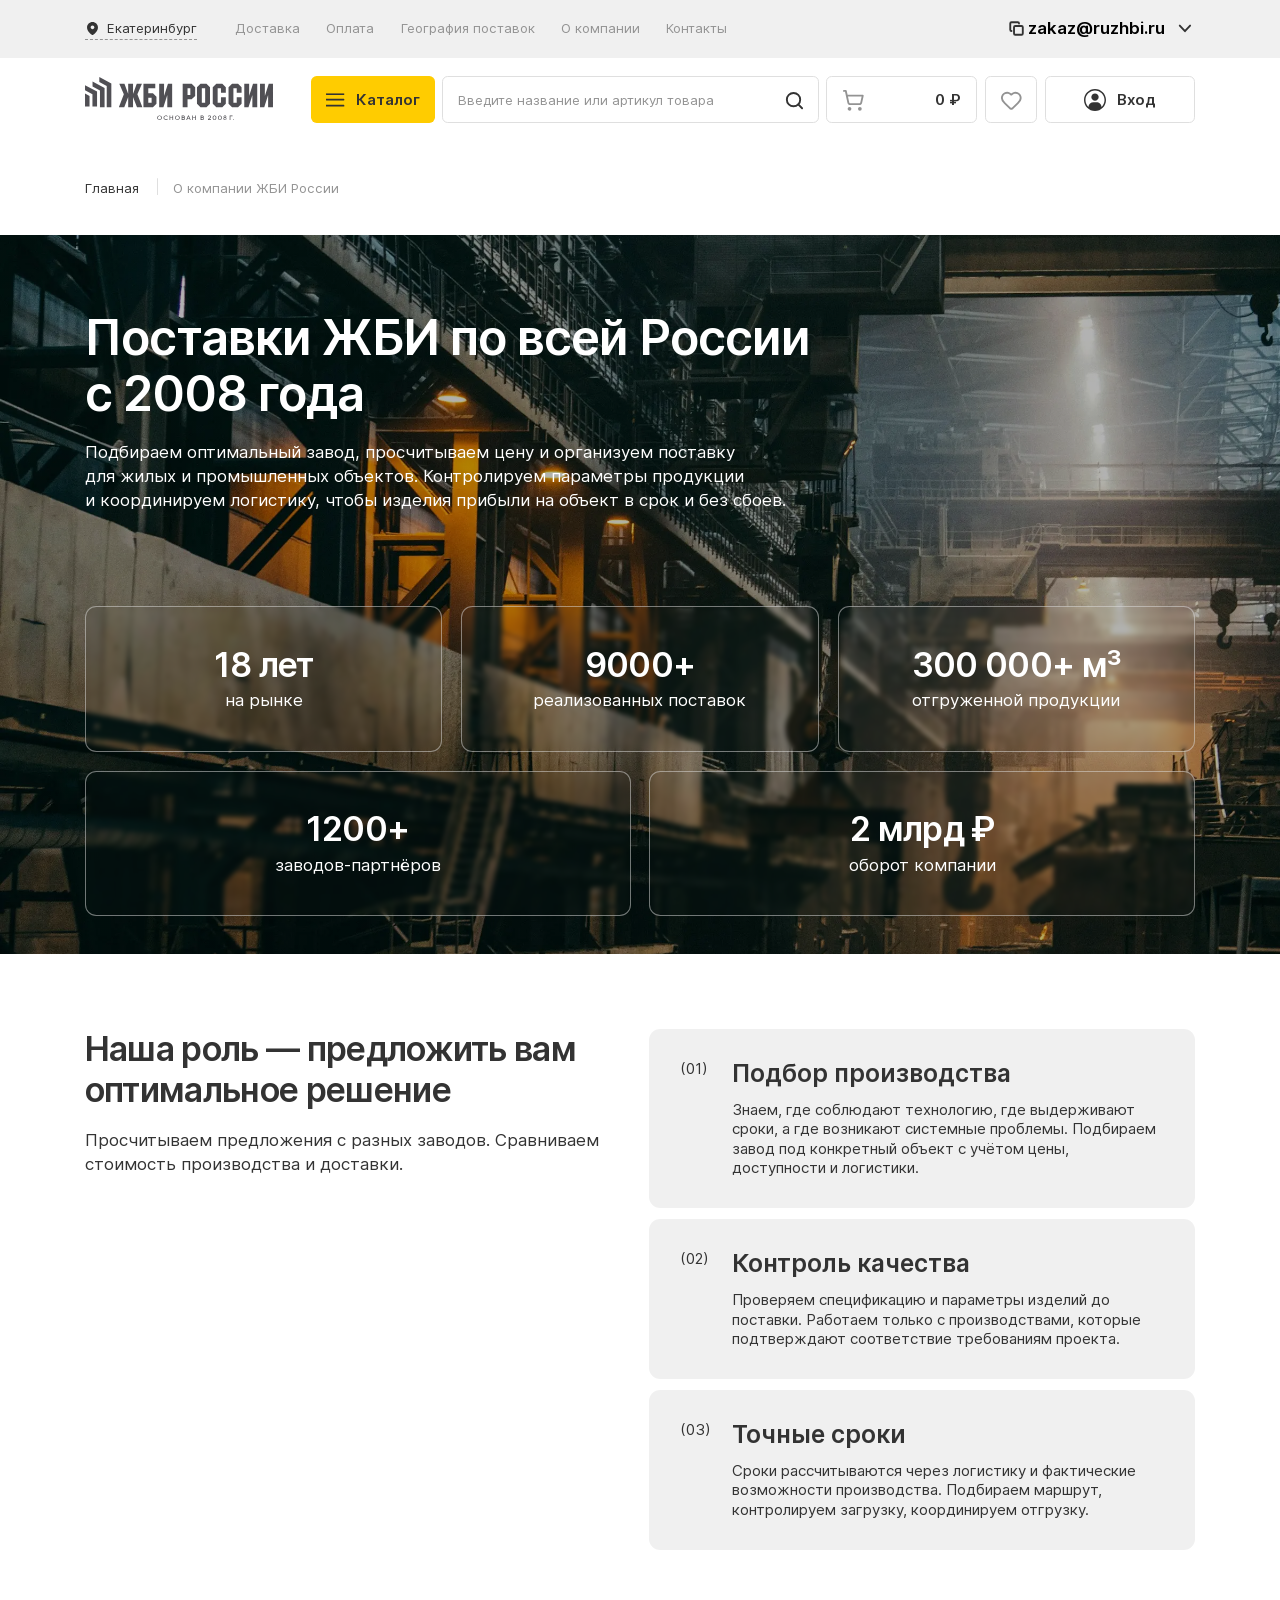
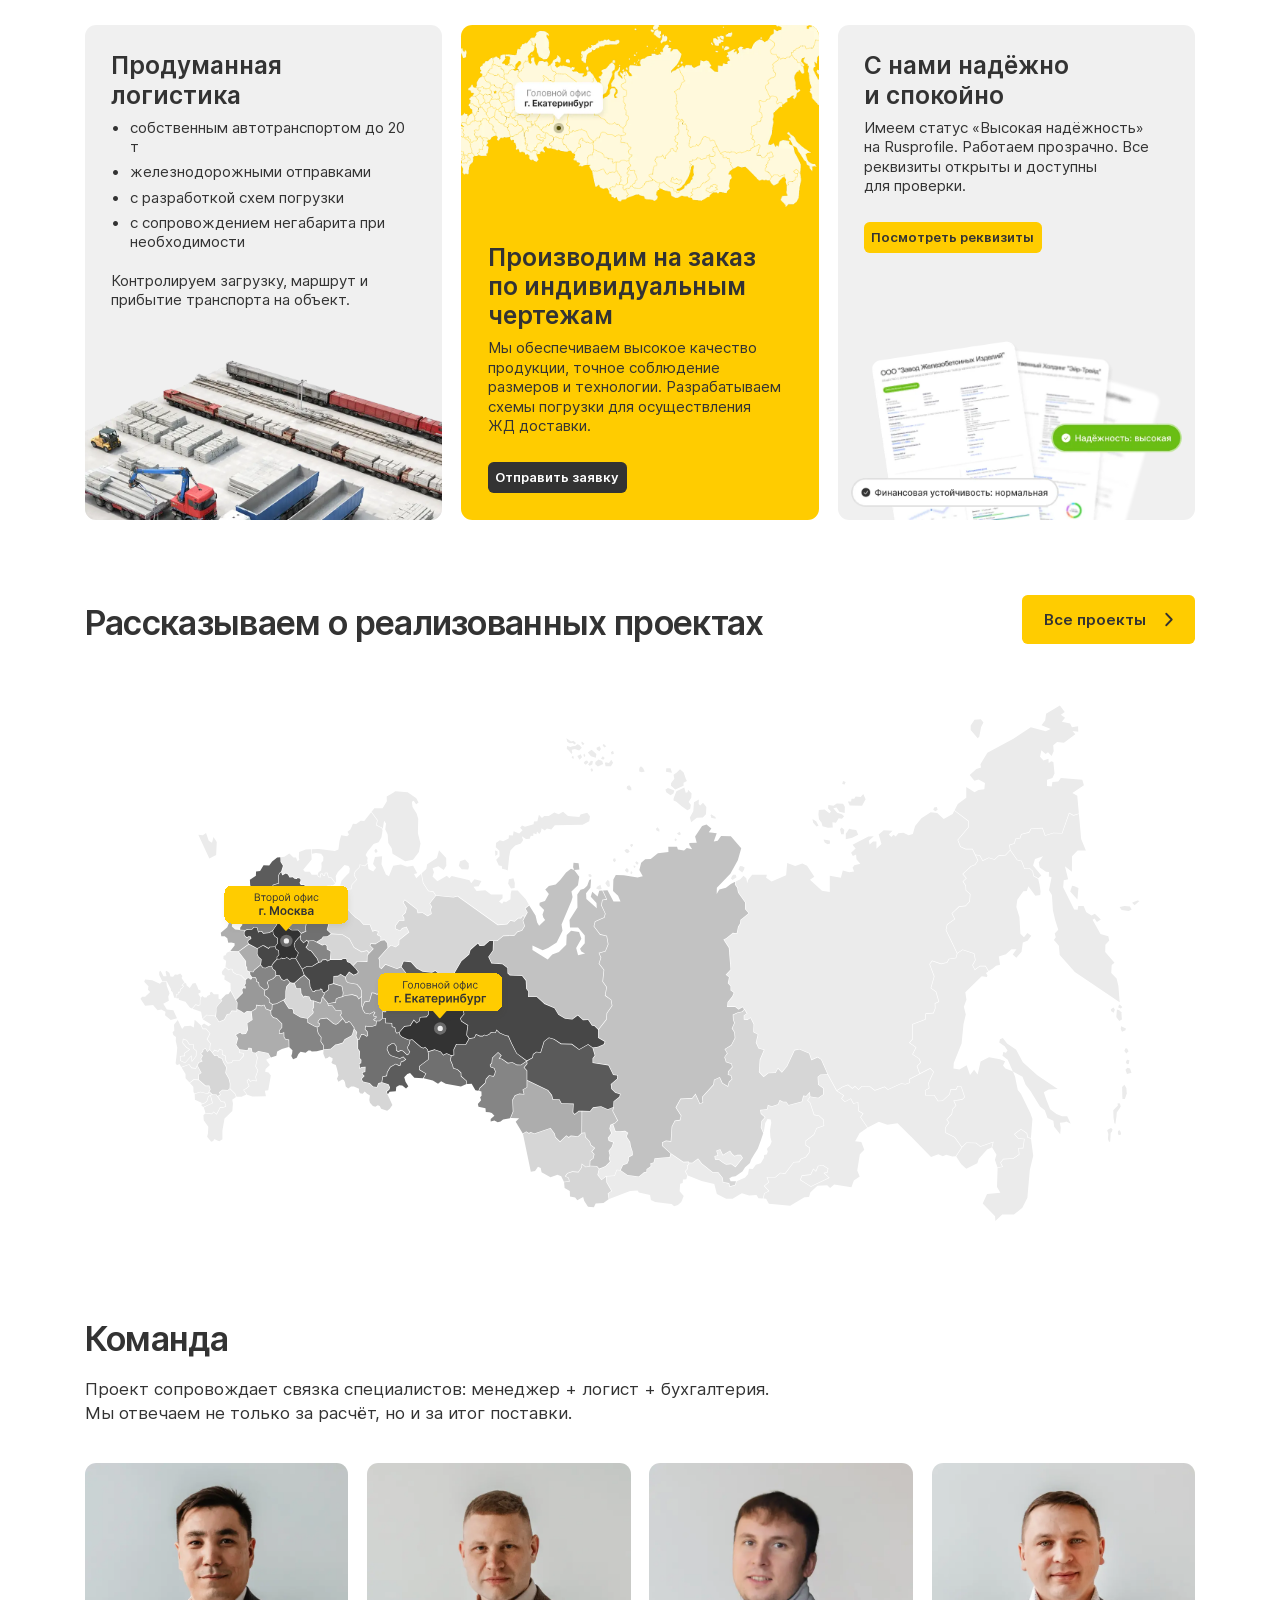
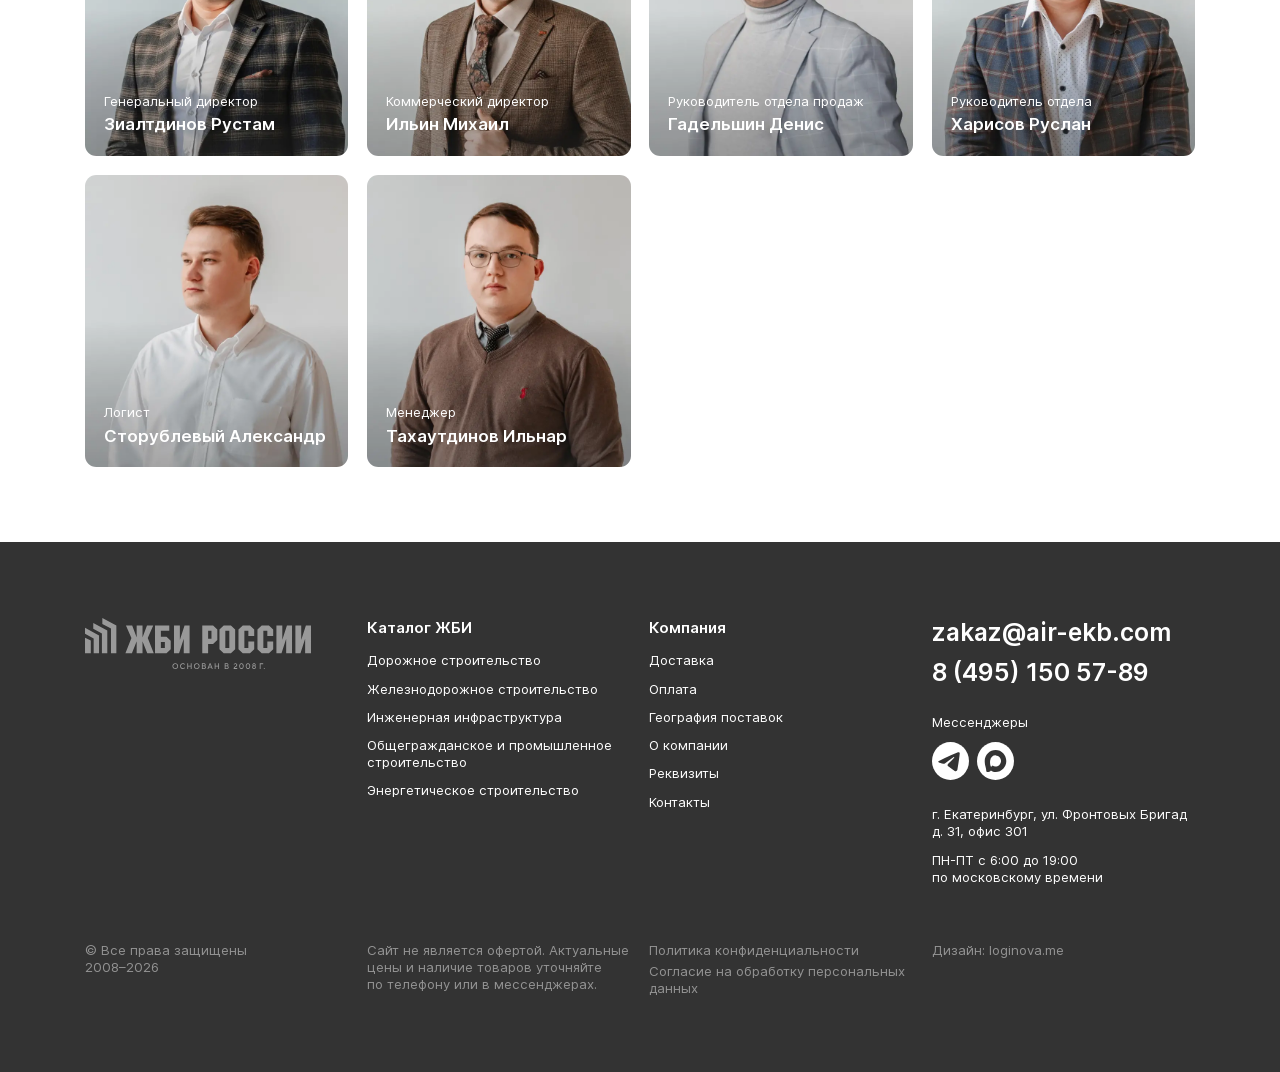
==== about.html @ 8b8c5595 "first commit" ====
<!DOCTYPE html>
<html lang="ru">

<head>
    <meta charset="UTF-8">
    <meta name="viewport" content="width=device-width, initial-scale=1.0">
    <meta name="description" content="">
    <meta name="keywords" content="">
    <meta name="color-scheme" content="light only">
    <link rel="stylesheet" href="css/swiper-bundle.min.css">
    <link rel="stylesheet" href="css/fancybox.css">
    <link rel="stylesheet" href="css/style.min.css">
    <link rel="icon" href="img/favicon.svg" type="image/svg+xml">
    <title>О компании</title>
</head>


<body class="m-page">
    <div class="wrapper">
        <div class="header-top">
            <div class="container">
                <div class="header-top__inner _flex">
                    <a href="" class="header-logo">
                        <img src="img/logo2.svg" alt="">
                    </a>

                    <div data-modal="cityModal" class="header-city _flex">
                        <img src="img/marker3.svg" alt="">
                        <div class="text14">Екатеринбург</div>
                    </div>
                    <div class="nav">
                        <ul>
                            <li><a href="">Доставка</a></li>
                            <li><a href="">Оплата</a></li>
                            <li><a href="">География поставок</a></li>
                            <li><a href="">О компании</a></li>
                            <li><a href="">Контакты</a></li>
                        </ul>
                    </div>

                    <button class="_toggle-catalog header-top__btn m-btn m-btn-yellow">
                        <span>Каталог</span>
                        <img src="img/arrow-right.svg" alt="">
                    </button>

                    <div class="header-action">
                        <div class="header-action__top _flex">
                            <button class="copy-btn" data-copy="zakaz@ruzhbi.ru">
                                <svg xmlns="http://www.w3.org/2000/svg" width="16" height="16" viewBox="0 0 16 16" fill="none">
                                    <path d="M2.66927 10.6654C1.93594 10.6654 1.33594 10.0654 1.33594 9.33203V2.66536C1.33594 1.93203 1.93594 1.33203 2.66927 1.33203H9.33594C10.0693 1.33203 10.6693 1.93203 10.6693 2.66536M6.66927 5.33203H13.3359C14.0723 5.33203 14.6693 5.92898 14.6693 6.66536V13.332C14.6693 14.0684 14.0723 14.6654 13.3359 14.6654H6.66927C5.93289 14.6654 5.33594 14.0684 5.33594 13.332V6.66536C5.33594 5.92898 5.93289 5.33203 6.66927 5.33203Z" stroke="#333333" stroke-width="2" stroke-linecap="round" stroke-linejoin="round" />
                                </svg>
                                <span class="h5 _view1">
                            zakaz@ruzhbi.ru
                        </span>
                                <span class="h5 _view2">
                            скопировано
                        </span>
                            </button>
                            <button class="header-action__toggle">
                                <svg xmlns="http://www.w3.org/2000/svg" width="20" height="20" viewBox="0 0 20 20" fill="none">
                                    <path d="M4 7L9.5 13L15 7" stroke="#333333" stroke-width="2" stroke-linecap="round" stroke-linejoin="round" />
                                </svg>
                            </button>
                        </div>
                        <div class="header-action__bottom">
                            <div class="header-action__links">
                                <a href="" class="header-action__link">
                                    <svg xmlns="http://www.w3.org/2000/svg" width="16" height="16" viewBox="0 0 16 16" fill="none">
                                        <path d="M9.22003 11.046C9.35772 11.1092 9.51283 11.1237 9.65983 11.0869C9.80682 11.0502 9.93692 10.9645 10.0287 10.844L10.2654 10.534C10.3896 10.3684 10.5506 10.234 10.7357 10.1414C10.9209 10.0488 11.125 10.0007 11.332 10.0007H13.332C13.6857 10.0007 14.0248 10.1411 14.2748 10.3912C14.5249 10.6412 14.6654 10.9804 14.6654 11.334V13.334C14.6654 13.6876 14.5249 14.0267 14.2748 14.2768C14.0248 14.5268 13.6857 14.6673 13.332 14.6673C10.1494 14.6673 7.09719 13.403 4.84675 11.1526C2.59631 8.90216 1.33203 5.84992 1.33203 2.66732C1.33203 2.3137 1.47251 1.97456 1.72256 1.72451C1.9726 1.47446 2.31174 1.33398 2.66536 1.33398H4.66536C5.01899 1.33398 5.35812 1.47446 5.60817 1.72451C5.85822 1.97456 5.9987 2.3137 5.9987 2.66732V4.66732C5.9987 4.87431 5.9505 5.07846 5.85793 5.2636C5.76536 5.44874 5.63096 5.60979 5.46536 5.73398L5.15336 5.96798C5.03098 6.06144 4.94471 6.19437 4.90922 6.34422C4.87374 6.49406 4.89122 6.65157 4.9587 6.78998C5.86982 8.64056 7.36831 10.1372 9.22003 11.046Z" stroke="#333333" stroke-width="2" stroke-linecap="round" stroke-linejoin="round" />
                                    </svg>
                                    <span class="h7">
                                8 (495) 150 57-89
                            </span>
                                </a>
                            </div>
                            <div class="header-action__links">
                                <a href="" class="header-action__link">
                                    <svg xmlns="http://www.w3.org/2000/svg" width="16" height="16" viewBox="0 0 16 16" fill="none">
                                        <path class="_fill" d="M1.2071 7.78249C2.60989 7.00979 4.17579 6.36489 5.63889 5.71669C8.15599 4.65499 10.6831 3.61169 13.2357 2.64039C13.7323 2.47489 14.6247 2.31304 14.7122 3.04904C14.6643 4.09084 14.4672 5.12654 14.332 6.16224C13.9888 8.43984 13.5922 10.7096 13.2055 12.9797C13.0722 13.7359 12.125 14.1273 11.5189 13.6434C10.0623 12.6595 8.59449 11.6852 7.15649 10.6785C6.68544 10.1999 7.12224 9.51254 7.54294 9.17074C8.74264 7.98844 10.0149 6.98394 11.1519 5.74054C11.4586 4.99989 10.5524 5.62409 10.2535 5.81534C8.61114 6.94714 7.00894 8.14804 5.27734 9.14274C4.39284 9.62964 3.36194 9.21354 2.47784 8.94184C1.68513 8.61364 0.523522 8.28299 1.20702 7.78254L1.2071 7.78249Z" fill="#333333" />
                                    </svg>
                                    <span class="h7">
                                Telegram
                            </span>
                                </a>
                                <a href="" class="header-action__link">
                                    <svg xmlns="http://www.w3.org/2000/svg" width="16" height="16" viewBox="0 0 16 16" fill="none">
                                        <path class="_fill" d="M8.15549 15.159C6.74231 15.159 6.08558 14.9518 4.94404 14.123C4.22198 15.0554 1.93545 15.784 1.83574 14.5374C1.83574 13.6015 1.62943 12.8107 1.39562 11.9474C1.11711 10.8837 0.800781 9.69926 0.800781 7.98296C0.800781 3.88387 4.14977 0.800049 8.11767 0.800049C12.089 0.800049 15.2007 4.03581 15.2007 8.02094C15.2071 9.90527 14.4689 11.7152 13.1481 13.0534C11.8272 14.3917 10.0317 15.1489 8.15549 15.159ZM8.21394 4.34316C6.28157 4.24301 4.77556 5.58635 4.44203 7.69288C4.16696 9.4368 4.65521 11.5606 5.07126 11.6711C5.27068 11.7194 5.77269 11.312 6.08558 10.9977C6.60296 11.3567 7.20545 11.5723 7.83228 11.6228C8.79478 11.6693 9.73702 11.3346 10.4565 10.6908C11.176 10.047 11.6152 9.14541 11.6798 8.1798C11.7175 7.21218 11.3754 6.2684 10.7272 5.55153C10.079 4.83465 9.17653 4.40198 8.21394 4.34661V4.34316Z" fill="#333333" />
                                    </svg>
                                    <span class="h7">
                                Max
                            </span>
                                </a>
                            </div>
                            <div class="text12 gray-text">
                                ПН-ПТ c 6:00 до 19:00 <br>
                        по московскому времени
                            </div>
                        </div>
                    </div>

                    <button class="header-top__close _toggle-menu">
                        <img src="img/close2.svg" alt="">
                    </button>

                    <a href="" class="header-top__req">
                        <span>Отправить заявку</span>
                        <img src="img/arrow-right.svg" alt="">
                    </a>
                </div>
            </div>
        </div>

        <div class="header-bottom">
            <div class="container">
                <div class="header-bottom__inner _flex">
                    <div class="header-bottom__mob">
                        <a href="" class="header-logo">
                            <img src="img/logo2.svg" alt="">
                        </a>
                        <a href="" class="header-bottom__phone h7">
                            8 (495) 150 57-89
                        </a>
                    </div>
                    <button class="_toggle-catalog catalog-btn m-btn m-btn-yellow">
                        <span class="catalog-btn__img">
                    <img src="img/burger.svg" alt="" class="_view1">
                    <img src="img/burger2.svg" alt="" class="_view2">
                </span>
                        <span class="body-m">Каталог</span>
                    </button>
                    <div class="header-search">
                        <div class="fg">
                            <input type="text" placeholder="Введите название или артикул товара">
                        </div>
                        <img class="header-search__icon" src="img/search.svg" alt="">
                    </div>
                    <a href="" class="header-cart m-btn-gray-outline">
                        <svg xmlns="http://www.w3.org/2000/svg" width="24" height="24" viewBox="0 0 24 24" fill="none">
                            <path d="M2.05078 2.05078H4.05078L6.71078 14.4708C6.80836 14.9256 7.06145 15.3323 7.42649 15.6206C7.79153 15.909 8.24569 16.0611 8.71078 16.0508H18.4908C18.946 16.05 19.3873 15.8941 19.7418 15.6086C20.0964 15.3232 20.3429 14.9253 20.4408 14.4808L22.0908 7.05078H5.12078M9.00078 21.0008C9.00078 21.5531 8.55307 22.0008 8.00078 22.0008C7.4485 22.0008 7.00078 21.5531 7.00078 21.0008C7.00078 20.4485 7.4485 20.0008 8.00078 20.0008C8.55307 20.0008 9.00078 20.4485 9.00078 21.0008ZM20.0008 21.0008C20.0008 21.5531 19.5531 22.0008 19.0008 22.0008C18.4485 22.0008 18.0008 21.5531 18.0008 21.0008C18.0008 20.4485 18.4485 20.0008 19.0008 20.0008C19.5531 20.0008 20.0008 20.4485 20.0008 21.0008Z" stroke="#939393" stroke-width="2" stroke-linecap="round" stroke-linejoin="round" />
                        </svg>
                        <span class="h6">0 ₽</span>
                    </a>
                    <a href="" class="header-favourite m-btn-gray-outline">
                        <svg xmlns="http://www.w3.org/2000/svg" width="24" height="24" viewBox="0 0 24 24" fill="none">
                            <path d="M2 9.50053C2.00002 8.38773 2.33759 7.30111 2.96813 6.38419C3.59867 5.46727 4.49252 4.76319 5.53161 4.36493C6.5707 3.96667 7.70616 3.89297 8.78801 4.15357C9.86987 4.41417 10.8472 4.99681 11.591 5.82453C11.6434 5.88054 11.7067 5.9252 11.7771 5.95573C11.8474 5.98626 11.9233 6.00201 12 6.00201C12.0767 6.00201 12.1526 5.98626 12.2229 5.95573C12.2933 5.9252 12.3566 5.88054 12.409 5.82453C13.1504 4.99143 14.128 4.4039 15.2116 4.14013C16.2952 3.87636 17.4335 3.94887 18.4749 4.34801C19.5163 4.74715 20.4114 5.45398 21.0411 6.37443C21.6708 7.29488 22.0053 8.38529 22 9.50053C22 11.7905 20.5 13.5005 19 15.0005L13.508 20.3135C13.3217 20.5275 13.0919 20.6994 12.834 20.8178C12.5762 20.9362 12.296 20.9984 12.0123 21.0002C11.7285 21.002 11.4476 20.9434 11.1883 20.8283C10.9289 20.7131 10.697 20.5442 10.508 20.3325L5 15.0005C3.5 13.5005 2 11.8005 2 9.50053Z" stroke="#939393" stroke-width="2" stroke-linecap="round" stroke-linejoin="round" />
                        </svg>
                    </a>
                    <div class="header-lk">
                        <a href="" class="header-lk__show m-btn m-btn-gray-outline">
                            <img src="img/user.svg" alt="">
                            <span class="h6">Вход</span>
                        </a>
                    </div>
                </div>
            </div>
            <div class="header-catalog">
                <button class="_back-to-menu header-catalog__close">
                    <img src="img/close2.svg" alt="">
                </button>
                <button class="_back-to-menu header-catalog__back back-btn">
                    <img src="img/arrow-left.svg" alt="">
                    <span class="h5">Каталог</span>
                </button>
                <div class="container">
                    <div class="header-catalog__inner">
                        <div class="header-catalog__col">
                            <div class="header-catalog__items">
                                <div class="menu-item">
                                    <div class="menu-item__show">
                                        <span class="h5">Популярные категории</span>
                                    </div>
                                    <div class="menu-item__hidden">
                                        <button class="menu-item__back back-btn">
                                            <img src="img/arrow-left.svg" alt="">
                                            <span class="h5">Популярные категории</span>
                                        </button>
                                        <div class="menu-item__scroll">
                                            <div class="menu-group">
                                                <a href="" class="h4">
                                                    Благоустройство территорий
                                                </a>
                                                <ul class="menu-group__links">
                                                    <li><a href="">Вазоны</a></li>
                                                    <li><a href="">Комплектующие водоотвода (решётки, пескоуловители и т.д.)</a></li>
                                                    <li><a href="">Заборы и другие элементы ограждения</a></li>
                                                    <li><a href="">Скамьи</a></li>
                                                    <li><a href="">Стойки (опоры) дорожных знаков</a></li>
                                                    <li><a href="">Столбы освещения (опоры освещения)</a></li>
                                                    <li><a href="">Тетраподы</a></li>
                                                    <li><a href="">Тротуарная плитка</a></li>
                                                    <li><a href="">Урны</a></li>
                                                    <li><a href="">Фундаменты дорожных знаков</a></li>
                                                    <li><a href="">Козырьки входа</a></li>
                                                </ul>
                                            </div>
                                            <div class="menu-group">
                                                <a href="" class="h4">
                                                    Балки
                                                </a>
                                                <ul class="menu-group__links">
                                                    <li><a href="">Балки обвязочные</a></li>
                                                    <li><a href="">Балки перекрытий СБНОС</a></li>
                                                    <li><a href="">Балки подкрановых путей</a></li>
                                                    <li><a href="">Балки стропильные</a></li>
                                                    <li><a href="">Балки фундаментные</a></li>
                                                </ul>
                                            </div>
                                            <div class="menu-group">
                                                <a href="" class="h4">
                                                    Благоустройство территорий
                                                </a>
                                                <ul class="menu-group__links">
                                                    <li><a href="">Вазоны</a></li>
                                                    <li><a href="">Комплектующие водоотвода (решётки, пескоуловители и т.д.)</a></li>
                                                    <li><a href="">Заборы и другие элементы ограждения</a></li>
                                                    <li><a href="">Скамьи</a></li>
                                                    <li><a href="">Стойки (опоры) дорожных знаков</a></li>
                                                    <li><a href="">Столбы освещения (опоры освещения)</a></li>
                                                    <li><a href="">Тетраподы</a></li>
                                                    <li><a href="">Тротуарная плитка</a></li>
                                                    <li><a href="">Урны</a></li>
                                                    <li><a href="">Фундаменты дорожных знаков</a></li>
                                                    <li><a href="">Козырьки входа</a></li>
                                                </ul>
                                            </div>
                                            <div class="menu-item__more _flex">
                                                <a href="" class="menu-item__more-link text16">
                                                    Все товары
                                                </a>
                                            </div>
                                        </div>
                                    </div>
                                </div>

                                <div class="menu-item">
                                    <div class="menu-item__show">
                                        <span class="h5">Дорожное строительство</span>
                                    </div>
                                    <div class="menu-item__hidden">
                                        <button class="menu-item__back back-btn">
                                            <img src="img/arrow-left.svg" alt="">
                                            <span class="h5">Дорожное строительство</span>
                                        </button>
                                        <div class="menu-item__scroll">
                                            <div class="menu-group">
                                                <ul class="menu-group__links">
                                                    <li><a href="">Автопавильоны</a></li>
                                                    <li><a href="">Балки</a></li>
                                                    <li><a href="">Бассейны</a></li>
                                                    <li><a href="">Блоки</a></li>
                                                    <li><a href="">Гаражи</a></li>
                                                    <li><a href="">Детали резервуаров</a></li>
                                                    <li><a href="">Диафрагмы жесткости</a></li>
                                                    <li><a href="">ЖБИ для с/х</a></li>
                                                    <li><a href="">Кирпич</a></li>
                                                    <li><a href="">Колонны</a></li>
                                                    <li><a href="">Люки</a></li>
                                                    <li><a href="">Панели стеновые, цокольные, карнизные, керамзитобетонные</a></li>
                                                    <li><a href="">Перемычки</a></li>
                                                    <li><a href="">Плиты</a></li>
                                                    <li><a href="">Прогоны</a></li>
                                                    <li><a href="">Ригели</a></li>
                                                    <li><a href="">Сваи</a></li>
                                                    <li><a href="">Фундаменты</a></li>
                                                    <li><a href="">Шахты лифта</a></li>
                                                    <li><a href="">Элементы лестничных сходов</a></li>
                                                </ul>
                                            </div>
                                        </div>
                                    </div>
                                </div>

                                <div class="menu-item">
                                    <div class="menu-item__show">
                                        <span class="h5">Железнодорожное строительство</span>
                                    </div>
                                    <div class="menu-item__hidden">
                                        <button class="menu-item__back back-btn">
                                            <img src="img/arrow-left.svg" alt="">
                                            <span class="h5">Железнодорожное строительство</span>
                                        </button>
                                        <div class="menu-item__scroll">
                                            <div class="menu-group">
                                                <ul class="menu-group__links">
                                                    <li><a href="">Автопавильоны</a></li>
                                                    <li><a href="">Балки</a></li>
                                                    <li><a href="">Бассейны</a></li>
                                                    <li><a href="">Блоки</a></li>
                                                    <li><a href="">Гаражи</a></li>
                                                    <li><a href="">Детали резервуаров</a></li>
                                                    <li><a href="">Диафрагмы жесткости</a></li>
                                                    <li><a href="">ЖБИ для с/х</a></li>
                                                    <li><a href="">Кирпич</a></li>
                                                    <li><a href="">Колонны</a></li>
                                                    <li><a href="">Люки</a></li>
                                                    <li><a href="">Панели стеновые, цокольные, карнизные, керамзитобетонные</a></li>
                                                    <li><a href="">Перемычки</a></li>
                                                    <li><a href="">Плиты</a></li>
                                                    <li><a href="">Прогоны</a></li>
                                                    <li><a href="">Ригели</a></li>
                                                    <li><a href="">Сваи</a></li>
                                                    <li><a href="">Фундаменты</a></li>
                                                    <li><a href="">Шахты лифта</a></li>
                                                    <li><a href="">Элементы лестничных сходов</a></li>
                                                </ul>
                                            </div>
                                        </div>
                                    </div>
                                </div>

                                <div class="menu-item">
                                    <div class="menu-item__show">
                                        <span class="h5">Инженерная инфраструктура</span>
                                    </div>
                                    <div class="menu-item__hidden">
                                        <button class="menu-item__back back-btn">
                                            <img src="img/arrow-left.svg" alt="">
                                            <span class="h5">Инженерная инфраструктура</span>
                                        </button>
                                        <div class="menu-item__scroll">
                                            <div class="menu-group">
                                                <ul class="menu-group__links">
                                                    <li><a href="">Автопавильоны</a></li>
                                                    <li><a href="">Балки</a></li>
                                                    <li><a href="">Бассейны</a></li>
                                                    <li><a href="">Блоки</a></li>
                                                    <li><a href="">Гаражи</a></li>
                                                    <li><a href="">Детали резервуаров</a></li>
                                                    <li><a href="">Диафрагмы жесткости</a></li>
                                                    <li><a href="">ЖБИ для с/х</a></li>
                                                    <li><a href="">Кирпич</a></li>
                                                    <li><a href="">Колонны</a></li>
                                                    <li><a href="">Люки</a></li>
                                                    <li><a href="">Панели стеновые, цокольные, карнизные, керамзитобетонные</a></li>
                                                    <li><a href="">Перемычки</a></li>
                                                    <li><a href="">Плиты</a></li>
                                                    <li><a href="">Прогоны</a></li>
                                                    <li><a href="">Ригели</a></li>
                                                    <li><a href="">Сваи</a></li>
                                                    <li><a href="">Фундаменты</a></li>
                                                    <li><a href="">Шахты лифта</a></li>
                                                    <li><a href="">Элементы лестничных сходов</a></li>
                                                </ul>
                                            </div>
                                        </div>
                                    </div>
                                </div>

                                <div class="menu-item">
                                    <div class="menu-item__show">
                                        <span class="h5">Общегражданское и промышленное строительство</span>
                                    </div>
                                    <div class="menu-item__hidden">
                                        <button class="menu-item__back back-btn">
                                            <img src="img/arrow-left.svg" alt="">
                                            <span class="h5">Общегражданское и промышленное строительство</span>
                                        </button>
                                        <div class="menu-item__scroll">
                                            <div class="menu-group">
                                                <ul class="menu-group__links">
                                                    <li><a href="">Автопавильоны</a></li>
                                                    <li><a href="">Балки</a></li>
                                                    <li><a href="">Бассейны</a></li>
                                                    <li><a href="">Блоки</a></li>
                                                    <li><a href="">Гаражи</a></li>
                                                    <li><a href="">Детали резервуаров</a></li>
                                                    <li><a href="">Диафрагмы жесткости</a></li>
                                                    <li><a href="">ЖБИ для с/х</a></li>
                                                    <li><a href="">Кирпич</a></li>
                                                    <li><a href="">Колонны</a></li>
                                                    <li><a href="">Люки</a></li>
                                                    <li><a href="">Панели стеновые, цокольные, карнизные, керамзитобетонные</a></li>
                                                    <li><a href="">Перемычки</a></li>
                                                    <li><a href="">Плиты</a></li>
                                                    <li><a href="">Прогоны</a></li>
                                                    <li><a href="">Ригели</a></li>
                                                    <li><a href="">Сваи</a></li>
                                                    <li><a href="">Фундаменты</a></li>
                                                    <li><a href="">Шахты лифта</a></li>
                                                    <li><a href="">Элементы лестничных сходов</a></li>
                                                </ul>
                                            </div>
                                        </div>
                                    </div>
                                </div>

                                <div class="menu-item">
                                    <div class="menu-item__show">
                                        <span class="h5">Энергетическое строительство</span>
                                    </div>
                                    <div class="menu-item__hidden">
                                        <button class="menu-item__back back-btn">
                                            <img src="img/arrow-left.svg" alt="">
                                            <span class="h5">Энергетическое строительство</span>
                                        </button>
                                        <div class="menu-item__scroll">
                                            <div class="menu-group">
                                                <ul class="menu-group__links">
                                                    <li><a href="">Автопавильоны</a></li>
                                                    <li><a href="">Балки</a></li>
                                                    <li><a href="">Бассейны</a></li>
                                                    <li><a href="">Блоки</a></li>
                                                    <li><a href="">Гаражи</a></li>
                                                    <li><a href="">Детали резервуаров</a></li>
                                                    <li><a href="">Диафрагмы жесткости</a></li>
                                                    <li><a href="">ЖБИ для с/х</a></li>
                                                    <li><a href="">Кирпич</a></li>
                                                    <li><a href="">Колонны</a></li>
                                                    <li><a href="">Люки</a></li>
                                                    <li><a href="">Панели стеновые, цокольные, карнизные, керамзитобетонные</a></li>
                                                    <li><a href="">Перемычки</a></li>
                                                    <li><a href="">Плиты</a></li>
                                                    <li><a href="">Прогоны</a></li>
                                                    <li><a href="">Ригели</a></li>
                                                    <li><a href="">Сваи</a></li>
                                                    <li><a href="">Фундаменты</a></li>
                                                    <li><a href="">Шахты лифта</a></li>
                                                    <li><a href="">Элементы лестничных сходов</a></li>
                                                </ul>
                                            </div>
                                        </div>
                                    </div>
                                </div>

                            </div>
                        </div>
                        <div class="header-catalog__col2"></div>
                    </div>
                </div>
            </div>
        </div>




        <main class="content">

            <div class='about-main m-section'>
                <div class="container">
                    <div class='breadcrumbs'>
                        <button class="breadcrumbs__btn">
                            <img src="img/dots.svg" alt="">
                        </button>
                        <div class='breadcrumbs__inner'>
                            <a href="" class="breadcrumbs__item"><span>Главная</span></a>
                            <div class="breadcrumbs__item"><span>О компании ЖБИ России</span></div>
                        </div>
                    </div>
                </div>
                <div class="about-main__wrap">
                    <img src="img/about-main.webp" alt="" class="about-main__img">
                    <div class="container">
                        <div class="about-main__content">
                            <h1 class="h1">
                                Поставки ЖБИ по всей России с 2008 года
                            </h1>
                            <div class="_mt20 _mt16-mob">
                                <div class="text18 text16-tablet">
                                    Подбираем оптимальный завод, просчитываем цену и организуем поставку для жилых и промышленных объектов. Контролируем параметры продукции и координируем логистику, чтобы изделия прибыли на объект в срок и без сбоев.
                                </div>
                            </div>
                        </div>
                        <div class="about-main__items grid5 grid-laptop6">
                            <div class="about-item">
                                <div class="h2">18 лет</div>
                                <div class="_mt4">
                                    <div class="text18 _mt16-mob">на рынке</div>
                                </div>
                            </div>
                            <div class="about-item">
                                <div class="h2">9000+</div>
                                <div class="_mt4">
                                    <div class="text18 _mt16-mob">реализованных поставок</div>
                                </div>
                            </div>
                            <div class="about-item">
                                <div class="h2">300 000+ м³</div>
                                <div class="_mt4">
                                    <div class="text18 _mt16-mob">отгруженной продукции</div>
                                </div>
                            </div>
                            <div class="about-item">
                                <div class="h2">1200+</div>
                                <div class="_mt4">
                                    <div class="text18 _mt16-mob">заводов-партнёров</div>
                                </div>
                            </div>
                            <div class="about-item">
                                <div class="h2">2 млрд ₽</div>
                                <div class="_mt4">
                                    <div class="text18 _mt16-mob">оборот компании</div>
                                </div>
                            </div>
                        </div>
                    </div>
                </div>
            </div>

            <div class="role m-section">
                <div class="container">
                    <div class="grid2 grid-tablet">
                        <div class="role__col">
                            <div class="h2">
                                Наша роль — предложить вам оптимальное решение
                            </div>
                            <div class="_mt20 _mt16-tablet">
                                <div class="text18 text16-tablet">
                                    Просчитываем предложения с разных заводов. Сравниваем стоимость производства и доставки.
                                </div>
                            </div>
                        </div>
                        <div class="role__col2">
                            <div class="role__items">
                                <div class="role-item">
                                    <div class="role-item__num text16">
                                        (01)
                                    </div>
                                    <div class="role-item__content">
                                        <div class="h3">
                                            Подбор производства
                                        </div>
                                        <div class="_mt12">
                                            <div class="text16">
                                                Знаем, где соблюдают технологию, где выдерживают сроки, а где возникают системные проблемы. Подбираем завод под конкретный объект с учётом цены, доступности и логистики.
                                            </div>
                                        </div>
                                    </div>
                                </div>
                                <div class="role-item">
                                    <div class="role-item__num text16">
                                        (02)
                                    </div>
                                    <div class="role-item__content">
                                        <div class="h3">
                                            Контроль качества
                                        </div>
                                        <div class="_mt12">
                                            <div class="text16">
                                                Проверяем спецификацию и параметры изделий до поставки. Работаем только с производствами, которые подтверждают соответствие требованиям проекта.
                                            </div>
                                        </div>
                                    </div>
                                </div>
                                <div class="role-item">
                                    <div class="role-item__num text16">
                                        (03)
                                    </div>
                                    <div class="role-item__content">
                                        <div class="h3">
                                            Точные сроки
                                        </div>
                                        <div class="_mt12">
                                            <div class="text16">
                                                Сроки рассчитываются через логистику и фактические возможности производства. Подбираем маршрут, контролируем загрузку, координируем отгрузку.
                                            </div>
                                        </div>
                                    </div>
                                </div>
                            </div>
                        </div>
                    </div>
                </div>
            </div>

            <div class="about-advantages m-section">
                <div class="container">
                    <div class="grid3 grid-tablet">
                        <div class="advantage-card">
                            <div class="advantage-card__content">
                                <div class="h3">
                                    Продуманная логистика
                                </div>
                                <div class="_mt8">
                                    <div class="text text--small">
                                        <ul>
                                            <li>собственным автотранспортом до 20 т</li>
                                            <li>железнодорожными отправками</li>
                                            <li>с разработкой схем погрузки</li>
                                            <li>с сопровождением негабарита при необходимости</li>
                                        </ul>

                                        <p>Контролируем загрузку, маршрут и прибытие транспорта на объект.</p>
                                    </div>
                                </div>
                            </div>
                            <div class="advantage-card__img">
                                <img src="img/advantage-img4.webp" alt="" class="_view1">
                                <img src="img/advantage-img4-tablet.webp" alt="" class="_view2">
                            </div>
                        </div>
                        <div class="advantage-card advantage-card--yellow">
                            <div class="advantage-card__content">
                                <div class="h3">
                                    Производим на заказ <span class="_no-wrap">по индивидуальным</span> чертежам
                                </div>
                                <div class="_mt8">
                                    <div class="body-m">
                                        Мы обеспечиваем высокое качество продукции, точное соблюдение размеров и технологии. Разрабатываем схемы погрузки для осуществления ЖД доставки.
                                    </div>
                                </div>
                                <div class="_mt28 _flex">
                                    <a href="" class="m-btn m-btn-black m-btn-small">
                                        <span>Отправить заявку</span>
                                    </a>
                                </div>
                            </div>
                            <div class="advantage-card__img">
                                <img src="img/advantage-img2.webp" alt="" class="_view1">
                                <img src="img/advantage-img2-tablet.webp" alt="" class="_view2">
                            </div>
                        </div>
                        <div class="advantage-card">
                            <div class="advantage-card__content">
                                <div class="h3">
                                    С нами надёжно и спокойно
                                </div>
                                <div class="_mt8">
                                    <div class="body-m">
                                        Имеем статус «Высокая надёжность» на Rusprofile. Работаем прозрачно. Все реквизиты открыты <span class="_no-wrap">и доступны</span> для проверки.
                                    </div>
                                </div>
                                <div class="_mt28 _flex">
                                    <a href="" class="m-btn m-btn-yellow m-btn-small">
                                        <span>Посмотреть реквизиты</span>
                                    </a>
                                </div>
                            </div>
                            <div class="advantage-card__img">
                                <img src="img/advantage-img3.webp" alt="" class="_view1">
                                <img src="img/advantage-img3-tablet.webp" alt="" class="_view2">
                            </div>
                        </div>

                    </div>
                </div>
            </div>

            <div class="done-projects m-section">
                <div class="container">
                    <div class="link-and-title">
                        <div class="h2">
                            Рассказываем о реализованных проектах
                        </div>
                        <a href="" class="m-btn m-btn-yellow">
                            <span>Все проекты</span>
                            <img src="img/arrow-right.svg" alt="">
                        </a>
                    </div>
                    <div class="done-projects__map _mt40 _mt28-tablet">
                        <img src="img/map.svg" alt="">
                    </div>
                </div>
            </div>

            <div class="team m-section _last">
                <div class="container">
                    <div class="h2">
                        Команда
                    </div>
                    <div class="team__desc _mt20">
                        <div class="text18">
                            Проект сопровождает связка специалистов: менеджер + логист + бухгалтерия. <span class="_no-wrap">Мы отвечаем</span> не только за расчёт, но и за итог поставки.
                        </div>
                    </div>
                    <div class="team-slider slider _mt40 _mt28-tablet">
                        <div class="swiper-container">
                            <div class="swiper-wrapper">
                                <div class="swiper-slide">
                                    <div class="team-card">
                                        <div class="team-card__img">
                                            <img src="img/team-img.webp" alt="">
                                        </div>
                                        <div class="team-card__content">
                                            <div class="text14">
                                                Генеральный директор
                                            </div>
                                            <div class="h5">
                                                Зиалтдинов Рустам
                                            </div>
                                        </div>
                                    </div>

                                </div>
                                <div class="swiper-slide">
                                    <div class="team-card">
                                        <div class="team-card__img">
                                            <img src="img/team-img2.webp" alt="">
                                        </div>
                                        <div class="team-card__content">
                                            <div class="text14">
                                                Коммерческий директор
                                            </div>
                                            <div class="h5">
                                                Ильин Михаил
                                            </div>
                                        </div>
                                    </div>

                                </div>
                                <div class="swiper-slide">
                                    <div class="team-card">
                                        <div class="team-card__img">
                                            <img src="img/team-img3.webp" alt="">
                                        </div>
                                        <div class="team-card__content">
                                            <div class="text14">
                                                Руководитель отдела продаж
                                            </div>
                                            <div class="h5">
                                                Гадельшин Денис
                                            </div>
                                        </div>
                                    </div>

                                </div>
                                <div class="swiper-slide">
                                    <div class="team-card">
                                        <div class="team-card__img">
                                            <img src="img/team-img4.webp" alt="">
                                        </div>
                                        <div class="team-card__content">
                                            <div class="text14">
                                                Руководитель отдела
                                            </div>
                                            <div class="h5">
                                                Харисов Руслан
                                            </div>
                                        </div>
                                    </div>

                                </div>
                                <div class="swiper-slide">
                                    <div class="team-card">
                                        <div class="team-card__img">
                                            <img src="img/team-img5.webp" alt="">
                                        </div>
                                        <div class="team-card__content">
                                            <div class="text14">
                                                Логист
                                            </div>
                                            <div class="h5">
                                                Сторублевый Александр
                                            </div>
                                        </div>
                                    </div>

                                </div>
                                <div class="swiper-slide">
                                    <div class="team-card">
                                        <div class="team-card__img">
                                            <img src="img/team-img6.webp" alt="">
                                        </div>
                                        <div class="team-card__content">
                                            <div class="text14">
                                                Менеджер
                                            </div>
                                            <div class="h5">
                                                Тахаутдинов Ильнар
                                            </div>
                                        </div>
                                    </div>

                                </div>
                            </div>
                        </div>
                        <div class="swiper-nav">
                            <div class="swiper-button m-btn-gray-outline swiper-button-prev">
                                <img src="img/prev.svg" alt="">
                            </div>
                            <div class="swiper-button m-btn-gray-outline swiper-button-next">
                                <img src="img/next.svg" alt="">
                            </div>
                        </div>

                    </div>
                </div>
            </div>

        </main>
        <footer class="footer">
            <div class="container">
                <div class="footer-top grid4">
                    <div class="footer-top__col">
                        <a href="" class="footer__logo">
                            <img src="img/logo.svg" alt="">
                        </a>
                    </div>
                    <div class="footer-top__col2">
                        <div class="body-m semi-bold-text">
                            Каталог ЖБИ
                        </div>
                        <div class="footer-nav _mt16">
                            <ul>
                                <li><a href="">Дорожное строительство</a></li>
                                <li><a href="">Железнодорожное строительство</a></li>
                                <li><a href="">Инженерная инфраструктура</a></li>
                                <li><a href="">Общегражданское и промышленное строительство</a></li>
                                <li><a href="">Энергетическое строительство</a></li>
                            </ul>
                        </div>
                    </div>
                    <div class="footer-top__col3">
                        <div class="body-m semi-bold-text">
                            Компания
                        </div>
                        <div class="footer-nav _mt16">
                            <ul>
                                <li><a href="">Доставка</a></li>
                                <li><a href="">Оплата</a></li>
                                <li><a href="">География поставок</a></li>
                                <li><a href="">О компании</a></li>
                                <li><a href="">Реквизиты</a></li>
                                <li><a href="">Контакты</a></li>
                            </ul>
                        </div>
                    </div>
                    <div class="footer-top__col4">
                        <div class="h3">
                            <a href="mailto:zakaz@air-ekb.com">zakaz@air-ekb.com</a>
                        </div>
                        <div class="_mt12">
                            <div class="h3">
                                <a href="tel:8 (495) 150 57-89">8 (495) 150 57-89</a>
                            </div>
                        </div>
                        <div class="_mt28 _mt16-tablet">
                            <div class="body-s">
                                Мессенджеры
                            </div>
                            <div class="socials _mt12">
                                <a href="" class="socials__item">
                                    <img src="img/tg.svg" alt="">
                                </a>
                                <a href="" class="socials__item">
                                    <img src="img/max.svg" alt="">
                                </a>
                            </div>
                        </div>
                        <div class="_mt28 _mt16-tablet">
                            <div class="body-s">
                                г. Екатеринбург, ул. Фронтовых Бригад <span class="_no-wrap">д. 31,</span> <span class="_no-wrap">офис 301</span>
                            </div>
                            <div class="_mt12">
                                <div class="body-s">
                                    ПН-ПТ c 6:00 до 19:00 по московскому времени
                                </div>
                            </div>
                        </div>
                    </div>
                </div>
                <div class="footer-bottom gray-text grid4">
                    <div class="footer-bottom__col">
                        <div class="body-s">
                            © Все права защищены <br>
                2008–2026
                        </div>
                    </div>
                    <div class="footer-bottom__col2">
                        <div class="body-s">
                            Сайт не является офертой. Актуальные цены <span class="_no-wrap">и наличие</span> товаров уточняйте по телефону или в мессенджерах.
                        </div>
                    </div>
                    <div class="footer-bottom__col3">
                        <a href="" class="body-s">Политика конфиденциальности</a>
                        <div class="_mt4">
                            <a href="" class="body-s">
                                Согласие на обработку персональных данных
                            </a>
                        </div>
                    </div>
                    <div class="footer-bottom__col4">
                        <div class="body-s">
                            Дизайн: <a href="">loginova.me</a>
                        </div>
                    </div>
                </div>
            </div>

            <button class="scroll-up">
                <img src="img/arrow-top.svg" alt="">
            </button>

            <div class="footer-mob">
                <button class="_toggle-menu footer-mob__btn">
                    <img src="img/menu-icon.svg" alt="">
                    <span>Меню</span>
                </button>
                <a href="" class="footer-mob__btn">
                    <img src="img/menu-icon2.svg" alt="">
                    <span>Избранное</span>
                    <span class="pin">2</span>
                </a>
                <a href="" class="footer-mob__btn">
                    <img src="img/menu-icon3.svg" alt="">
                    <span>Корзина</span>
                    <span class="pin">24</span>
                </a>
                <a href="" class="footer-mob__btn">
                    <img src="img/menu-icon4.svg" alt="">
                    <span>Вход</span>
                </a>
                <a href="" class="footer-mob__btn">
                    <img src="img/menu-icon5.svg" alt="">
                    <span>Контакты</span>
                </a>
            </div>

        </footer>
    </div>

    <div class="modal modal-city" id="cityModal">
        <div class="modal__bg modal-bg _close-modal"></div>
        <div class="modal__dialog">
            <div class="h2">
                Выберите город
            </div>

            <div class="header-search">
                <div class="fg">
                    <input type="text" placeholder="Введите название города">
                </div>
                <img class="header-search__icon" src="img/search.svg" alt="">
            </div>

            <div class="modal-city__bottom">
                <div class="modal-city__suggest">
                    <div class="modal-city__suggest-item"><span class="h5">Москва</span></div>
                    <div class="modal-city__suggest-item modal-city__suggest-item--active"><span class="h5">Екатеринбург</span></div>
                    <div class="modal-city__suggest-item"><span class="h5">Пермь</span></div>
                </div>
                <div class="modal-city__letters">
                    <a href="#group1" class="modal-city__letter">А</a>
                    <a href="#group2" class="modal-city__letter">Б</a>
                    <a href="#group3" class="modal-city__letter">В</a>
                    <a href="#group4" class="modal-city__letter">Г</a>
                    <a href="#group5" class="modal-city__letter">Е</a>
                    <a href="#group6" class="modal-city__letter">И</a>
                    <a href="" class="modal-city__letter">К</a>
                    <a href="" class="modal-city__letter">Л</a>
                    <a href="" class="modal-city__letter">М</a>
                    <a href="" class="modal-city__letter">Н</a>
                    <a href="" class="modal-city__letter">О</a>
                    <a href="" class="modal-city__letter">П</a>
                    <a href="" class="modal-city__letter">Р</a>
                    <a href="" class="modal-city__letter">С</a>
                    <a href="" class="modal-city__letter">Т</a>
                    <a href="" class="modal-city__letter">У</a>
                    <a href="" class="modal-city__letter">Ф</a>
                    <a href="" class="modal-city__letter">Х</a>
                    <a href="" class="modal-city__letter">Ч</a>
                    <a href="" class="modal-city__letter">Ш</a>
                    <a href="" class="modal-city__letter">Ю</a>
                    <a href="" class="modal-city__letter">Я</a>
                </div>

                <div class="modal-city__groups">
                    <div id="group1" class="modal-city__group">
                        <div class="modal-city__group-title">А</div>
                        <div class="modal-city__list">
                            <div class="modal-city__item">Абакан</div>
                            <div class="modal-city__item">Арамиль</div>
                            <div class="modal-city__item">Армавир</div>
                            <div class="modal-city__item">Архангельск</div>
                            <div class="modal-city__item">Алушта</div>
                            <div class="modal-city__item">Ардон</div>
                            <div class="modal-city__item">Арти</div>
                            <div class="modal-city__item">Астрахань</div>
                            <div class="modal-city__item">Анапа</div>
                        </div>
                    </div>
                    <div id="group2" class="modal-city__group">
                        <div class="modal-city__group-title">Б</div>
                        <div class="modal-city__list">
                            <div class="modal-city__item">Абакан</div>
                            <div class="modal-city__item">Арамиль</div>
                            <div class="modal-city__item">Армавир</div>
                            <div class="modal-city__item">Архангельск</div>
                            <div class="modal-city__item">Алушта</div>
                            <div class="modal-city__item">Ардон</div>
                            <div class="modal-city__item">Арти</div>
                            <div class="modal-city__item">Астрахань</div>
                            <div class="modal-city__item">Анапа</div>
                        </div>
                    </div>
                    <div id="group3" class="modal-city__group">
                        <div class="modal-city__group-title">В</div>
                        <div class="modal-city__list">
                            <div class="modal-city__item">Абакан</div>
                            <div class="modal-city__item">Арамиль</div>
                            <div class="modal-city__item">Армавир</div>
                            <div class="modal-city__item">Архангельск</div>
                            <div class="modal-city__item">Алушта</div>
                            <div class="modal-city__item">Ардон</div>
                            <div class="modal-city__item">Арти</div>
                            <div class="modal-city__item">Астрахань</div>
                            <div class="modal-city__item">Анапа</div>
                        </div>
                    </div>
                    <div id="group4" class="modal-city__group">
                        <div class="modal-city__group-title">Г</div>
                        <div class="modal-city__list">
                            <div class="modal-city__item">Абакан</div>
                            <div class="modal-city__item">Арамиль</div>
                            <div class="modal-city__item">Армавир</div>
                            <div class="modal-city__item">Архангельск</div>
                            <div class="modal-city__item">Алушта</div>
                            <div class="modal-city__item">Ардон</div>
                            <div class="modal-city__item">Арти</div>
                            <div class="modal-city__item">Астрахань</div>
                            <div class="modal-city__item">Анапа</div>
                        </div>
                    </div>
                    <div id="group5" class="modal-city__group">
                        <div class="modal-city__group-title">Д</div>
                        <div class="modal-city__list">
                            <div class="modal-city__item">Абакан</div>
                            <div class="modal-city__item">Арамиль</div>
                            <div class="modal-city__item">Армавир</div>
                            <div class="modal-city__item">Архангельск</div>
                            <div class="modal-city__item">Алушта</div>
                            <div class="modal-city__item">Ардон</div>
                            <div class="modal-city__item">Арти</div>
                            <div class="modal-city__item">Астрахань</div>
                            <div class="modal-city__item">Анапа</div>
                        </div>
                    </div>
                    <div id="group6" class="modal-city__group">
                        <div class="modal-city__group-title">Е</div>
                        <div class="modal-city__list">
                            <div class="modal-city__item">Абакан</div>
                            <div class="modal-city__item">Арамиль</div>
                            <div class="modal-city__item">Армавир</div>
                            <div class="modal-city__item">Архангельск</div>
                            <div class="modal-city__item">Алушта</div>
                            <div class="modal-city__item">Ардон</div>
                            <div class="modal-city__item">Арти</div>
                            <div class="modal-city__item">Астрахань</div>
                            <div class="modal-city__item">Анапа</div>
                        </div>
                    </div>
                </div>
            </div>


            <button class="close-btn _close-modal">
                <img src="img/close2.svg" alt="">
            </button>
        </div>
    </div>


    <script src="js/jquery.min.js"></script>
    <script src="js/fancybox.umd.js"></script>
    <script src="js/swiper-bundle.min.js"></script>
    <script src="js/main.min.js"></script>

</body>

</html>
---- css/style.min.css ----
@font-face{font-family:Inter;src:url(../fonts/Inter-Regular.woff) format("woff"),url(../fonts/Inter-Regular.woff2) format("woff2");font-weight:400;font-style:normal;font-display:swap}@font-face{font-family:Inter;src:url(../fonts/Inter-Medium.woff) format("woff"),url(../fonts/Inter-Medium.woff2) format("woff2");font-weight:500;font-style:normal;font-display:swap}@font-face{font-family:Inter;src:url(../fonts/Inter-SemiBold.woff) format("woff"),url(../fonts/Inter-SemiBold.woff2) format("woff2");font-weight:600;font-style:normal;font-display:swap}@font-face{font-family:Inter;src:url(../fonts/Inter-Bold.woff) format("woff"),url(../fonts/Inter-Bold.woff2) format("woff2");font-weight:700;font-style:normal;font-display:swap}*,::after,::before{margin:0;padding:0;-webkit-box-sizing:border-box;box-sizing:border-box;-webkit-font-smoothing:antialiased!important;-webkit-tap-highlight-color:transparent;outline:0!important}h1,h2,h3,h4,h5,h6{font-weight:400}a,body,div,form,h1,h2,h3,h4,h5,li,p,ul{margin:0;padding:0;border:0;text-decoration:none;line-height:1}button,input,textarea{outline:0!important;-webkit-transition:.125s;transition:.125s;font-family:inherit}input:active,input[type=checkbox]:focus,input[type=file]:focus,input[type=radio]:focus,input[type=text]:focus{outline:0!important}::-webkit-input-placeholder{color:#222}::-moz-placeholder{color:#222}:-moz-placeholder{color:#222}:-ms-input-placeholder{color:#222}input::-webkit-inner-spin-button,input::-webkit-outer-spin-button{-webkit-appearance:none;margin:0}input[type=number]{-moz-appearance:textfield}html{height:100%;scroll-behavior:smooth;width:100%}svg{-ms-flex-negative:0;flex-shrink:0;height:auto}circle,path,rect,svg{-webkit-transition:.3s;transition:.3s}a{color:inherit;text-decoration:none;-webkit-transition:.3s;transition:.3s}a:focus,a:hover{text-decoration:none}li,ul{margin:0;padding:0;list-style:none}i{line-height:100%}fieldset{min-width:0;padding:0;margin:0;border:0}button{cursor:pointer;border:none;outline:0;-webkit-box-sizing:border-box;box-sizing:border-box;-webkit-transition:.3s;transition:.3s;background-color:inherit;font-size:1em}.swiper-button-next,.swiper-button-prev{z-index:2}.swiper-button-next::after,.swiper-button-prev::after{display:none}img{-webkit-user-select:none;-moz-user-select:none;-o-user-select:none;-ms-user-select:none;user-select:none;-ms-flex-negative:0;flex-shrink:0}html.fixed-body{overflow-y:hidden}.wrapper{min-height:100vh;display:-webkit-box;display:-ms-flexbox;display:flex;-webkit-box-orient:vertical;-webkit-box-direction:normal;-ms-flex-direction:column;flex-direction:column;-ms-flex-negative:0;flex-shrink:0}.content{-webkit-box-flex:1;-ms-flex-positive:1;flex-grow:1;display:-webkit-box;display:-ms-flexbox;display:flex;-webkit-box-orient:vertical;-webkit-box-direction:normal;-ms-flex-direction:column;flex-direction:column;width:100%}.m-page{width:calc(100vw - (100vw - 100%));overflow-x:hidden;font-family:Inter,sans-serif;font-weight:400;color:#333;font-size:16px}@media screen and (max-width:1680px){.m-page{font-size:.9523809524vw}}.m-page.fixed-body,.m-page.fixed-body2{overflow-y:hidden;padding-right:var(--scrollWidth)}.container{max-width:1680px;width:100%;margin:0 auto;padding:0 5.625em}a:hover{color:#eea501}@media screen and (max-width:1440px){.m-page{font-size:16px}.container{max-width:1360px}}@media screen and (max-width:1440px)and (max-width:1360px){.m-page{font-size:1.1764705882vw}}@media screen and (max-width:992px){.m-page{font-size:2vw}.container{padding:0 2.5em}}@media screen and (max-width:576px){.m-page{font-size:4.4444444444vw}.container{padding:0 1.25em}}.text-center{text-align:center}.caps-text{text-transform:uppercase}.underline-text{text-decoration:underline}.h1,.text h1{font-size:3.25em;line-height:115%;letter-spacing:-.02em;font-weight:600}.h2,.text h2{font-size:2.25em;line-height:120%;letter-spacing:-.02em;font-weight:600}.h3,.text h3{font-size:1.625em;line-height:120%;font-weight:600}.h4,.text h4{font-size:1.25em;line-height:120%;font-weight:600}.h5,.h6,.h7,.text h5,.text h6{font-weight:600}.text20{font-size:1.25em;line-height:120%}.text19{font-size:1.1875em;line-height:120%}.body-l,.h5,.text h5,.text li,.text p,.text18{font-size:1.125em;line-height:140%}.text17{font-size:1.0625em;line-height:120%}.body-m,.h6,.text h6,.text--small li,.text--small p,.text16{font-size:1em;line-height:130%}.text15{font-size:.9375em;line-height:120%}.body-s,.h7,.text14{font-size:.875em;line-height:129%}.text13{font-size:.8125em;line-height:120%}.body-xs,.text12{font-size:.75em;line-height:120%}.text11{font-size:.6875em;line-height:120%}.text10{font-size:.625em;line-height:120%}.body-xxs,.text8{font-size:.5em;line-height:110%}.extra-bold-text{font-weight:800}.bold-text{font-weight:700}.semi-bold-text{font-weight:600}.medium-text{font-weight:500}.regular-text{font-weight:400}.light-text{font-weight:300}._no-wrap{white-space:nowrap}.gray-text{color:#939393}.green-text{color:#69be15}@media screen and (max-width:992px){.h1,.text h1{font-size:2.625em;line-height:120%}.h2,.text h2{font-size:2.125em;line-height:115%}.h3-tablet{font-size:1.125em}.text20-tablet{font-size:1.25em}.text19-tablet{font-size:1.1875em}.text18-tablet{font-size:1.125em}.text17-tablet{font-size:1.0625em}.text li,.text p,.text16-tablet{font-size:1em;line-height:130%}.text15-tablet{font-size:.9375em;line-height:140%}.text14-tablet{font-size:.875em;line-height:130%}.text13-tablet{font-size:.8125em}.text12-tablet{font-size:.75em}.text11-tablet{font-size:.6875em}.text10-tablet{font-size:.625em}}@media screen and (max-width:576px){.h1,.h2,.text h1,.text h2{font-size:1.75em;line-height:115%}.h3-20-mob{font-size:1.25em}.text14-mob{font-size:.875em;line-height:130%}.text12-mob{font-size:.75em}}.m-btn{display:-webkit-box;display:-ms-flexbox;display:flex;-webkit-box-align:center;-ms-flex-align:center;align-items:center;-webkit-box-pack:center;-ms-flex-pack:center;justify-content:center;-webkit-transition:.225s ease-out;transition:.225s ease-out;padding:0 1.5em;height:3.25em;border-radius:.375em;font-weight:600}.m-btn:focus{-webkit-box-shadow:none;box-shadow:none}.m-btn img{width:1.5em;margin:0 .75em}.m-btn img:first-child{margin-left:0}.m-btn img:last-child{margin-right:0}.m-btn-small{height:2.0625em;padding:0 .5em}.m-btn-small span{font-size:.875em}.m-btn-yellow{background-color:#fc0;color:#333}.m-btn-yellow:hover{background-color:#eea501;color:#333}.m-btn-gray-outline{border:1px solid #dfdfdf;color:#333}.m-btn-gray-outline:hover{background-color:rgba(238,165,1,.2);border-color:#eea501;color:#333}.m-btn-black{background-color:#333;color:#fff}.m-btn-black:hover{background-color:#262626;color:#fff}.fg{position:relative;margin:0}.fg label{display:block;font-size:.9375em;line-height:140%;margin-bottom:.375em}.fg label span{color:#fc0}.fg .nice-select,.fg input,.fg textarea{border-radius:.375em;border:1px solid #dfdfdf;padding:0 1.5em;height:3.3125em;width:100%;font-size:1em;background-color:#fff;color:#000}.fg .nice-select::-webkit-input-placeholder,.fg input::-webkit-input-placeholder,.fg textarea::-webkit-input-placeholder{color:#939393}.fg .nice-select::-moz-placeholder,.fg input::-moz-placeholder,.fg textarea::-moz-placeholder{color:#939393}.fg .nice-select:-ms-input-placeholder,.fg input:-ms-input-placeholder,.fg textarea:-ms-input-placeholder{color:#939393}.fg .nice-select::-ms-input-placeholder,.fg input::-ms-input-placeholder,.fg textarea::-ms-input-placeholder{color:#939393}.fg .nice-select::placeholder,.fg input::placeholder,.fg textarea::placeholder{color:#939393}.fg .nice-select:focus,.fg input:focus,.fg textarea:focus{border-color:#939393}.fg .nice-select:disabled,.fg input:disabled,.fg textarea:disabled{pointer-events:none;background:#f6f6f6!important;color:rgba(0,0,0,.4)}.fg textarea{padding-top:1.19em;padding-bottom:1.19em;height:13.0625em;resize:vertical}.fg__field{position:relative}.fg .nice-select{display:-webkit-box;display:-ms-flexbox;display:flex;-webkit-box-align:center;-ms-flex-align:center;align-items:center;-webkit-box-pack:justify;-ms-flex-pack:justify;justify-content:space-between;border-radius:.1875em;white-space:nowrap;height:3.6875em;padding:0 0 0 1.25em}.fg .nice-select.disabled{pointer-events:none;background:#f6f6f6!important}.fg .nice-select.disabled .current{opacity:.4}.fg .nice-select.open{border-bottom-left-radius:0;border-bottom-right-radius:0}.fg .nice-select:focus{border:1px solid #333}.fg .nice-select:before{content:"";-webkit-box-ordinal-group:4;-ms-flex-order:3;order:3;border-left:#333;-ms-flex-negative:0;flex-shrink:0;width:3.6875em;height:3.6875em;background-image:url(../img/select-arrow.svg);background-size:.5em auto;background-repeat:no-repeat;background-position:center;margin-left:1em}.fg .nice-select .current{font-size:1em;line-height:157%}.fg .nice-select .list{margin-top:-1px;border-radius:0 0 .1875em .1875em;width:calc(100% + 2px);left:-1px;border:1px solid #333;background:#fff;-webkit-box-shadow:none;box-shadow:none;max-height:14.875em;overflow-y:auto;z-index:5}.fg .nice-select .list::-webkit-scrollbar{width:.3125em;height:.3125em}.fg .nice-select .list::-webkit-scrollbar-track{background:#dfdfdf;border-radius:.25em}.fg .nice-select .list::-webkit-scrollbar-thumb{background:#939393;border-radius:.25em}.fg .nice-select .option{height:3.6875em;font-size:1em;line-height:157%;padding:.5em 1.25em;display:-webkit-box;display:-ms-flexbox;display:flex;-webkit-box-align:center;-ms-flex-align:center;align-items:center;color:#2b2b2b;border:none;border-bottom:1px solid #333}.fg .nice-select .option:last-child{border-bottom:none}.fg .nice-select .option.disabled{display:none}.fg .nice-select .option.focus,.fg .nice-select .option.selected.focus,.fg .nice-select .option:hover{background-color:#fc0;border-color:#fc0;font-weight:400;color:#fff}.fg._error input,.fg._error textarea{border-color:#fc0;color:#fc0}.fg._error input::-webkit-input-placeholder,.fg._error textarea::-webkit-input-placeholder{color:#fc0}.fg._error input::-moz-placeholder,.fg._error textarea::-moz-placeholder{color:#fc0}.fg._error input:-ms-input-placeholder,.fg._error textarea:-ms-input-placeholder{color:#fc0}.fg._error input::-ms-input-placeholder,.fg._error textarea::-ms-input-placeholder{color:#fc0}.fg._error input::placeholder,.fg._error textarea::placeholder{color:#fc0}.fg._error .fg__error-text{display:block}.fg__error-text{margin-top:.375em;color:#fc0;display:none}.m-check,.m-radio{position:relative}.m-check input,.m-radio input{position:absolute;opacity:0;width:100%;height:100%;left:0;top:0;z-index:2;cursor:pointer}.m-check label,.m-radio label{position:relative;cursor:pointer;display:block;padding-left:1.9375em;min-height:1.4375em}.m-check label:after,.m-check label:before,.m-radio label:after,.m-radio label:before{pointer-events:none}.m-check label:before,.m-radio label:before{content:"";position:absolute;z-index:1;left:0;top:0;border:1px solid #dfdfdf;width:1.4375em;height:1.4375em;background-size:0 auto;background-repeat:no-repeat;background-position:center;-webkit-transition:none;transition:none;background-color:#fff}.m-check label a,.m-radio label a{text-decoration:underline;position:relative;z-index:2}.m-check input:checked+label::before{background-size:.625em auto}.m-check label:before{border-radius:.25em;background-image:url(../img/check.svg)}.cartcalc{max-width:100%;width:7.5625em;display:grid;grid-template-columns:.875em calc(100% - 1.75em) .875em;border:1px solid #dfdfdf;height:3.0625em;padding:0 .75em;border-radius:.375em}.cartcalc input{height:100%;width:100%;border:none;color:#333;font-weight:600;font-size:1em;text-align:center}.cartcalc svg{width:100%;height:auto}.cartcalc button{display:-webkit-box;display:-ms-flexbox;display:flex;-webkit-box-align:center;-ms-flex-align:center;align-items:center;-webkit-box-pack:center;-ms-flex-pack:center;justify-content:center}.pagination{margin-top:2.5em}.pagination ul{display:-webkit-box;display:-ms-flexbox;display:flex;-webkit-box-align:center;-ms-flex-align:center;align-items:center;-webkit-box-pack:center;-ms-flex-pack:center;justify-content:center;gap:.5em}.pagination a{font-size:1.125em;display:-webkit-box;display:-ms-flexbox;display:flex;-webkit-box-align:center;-ms-flex-align:center;align-items:center;-webkit-box-pack:center;-ms-flex-pack:center;justify-content:center;height:2.22em;min-width:2.22em;padding:0 .5em;border-radius:.33em;font-weight:600;color:#939393}.pagination a:hover{background-color:#f0f0f0;color:#333}.pagination .next a,.pagination .prev a{border:1px solid #dfdfdf}.pagination .next a:after,.pagination .prev a:after{content:"";width:1em;height:1em;background-size:100% auto;background-repeat:no-repeat;background-position:center}.pagination .next a:hover,.pagination .prev a:hover{background-color:rgba(238,165,1,.2)}.pagination .disabled{pointer-events:none}.pagination .disabled a:after{opacity:.5}.pagination .prev{margin-right:auto}.pagination .prev a:after{background-image:url(../img/prev.svg)}.pagination .next{margin-left:auto}.pagination .next a:after{background-image:url(../img/next.svg)}.pagination .current a{background-color:#f0f0f0;color:#333;pointer-events:none}.load-more{margin-top:2.375em;display:-webkit-box;display:-ms-flexbox;display:flex;-webkit-box-align:center;-ms-flex-align:center;align-items:center;-webkit-box-pack:center;-ms-flex-pack:center;justify-content:center}.load-more__btn{display:-webkit-box;display:-ms-flexbox;display:flex;-webkit-box-align:center;-ms-flex-align:center;align-items:center}.load-more__btn:hover{opacity:.7}.load-more__btn img{width:1.25em;margin-right:1.25em}.tabs{display:-webkit-box;display:-ms-flexbox;display:flex}.tab{height:3.5625em;padding:0 1.56em;display:-webkit-box;display:-ms-flexbox;display:flex;-webkit-box-align:center;-ms-flex-align:center;align-items:center;position:relative;text-transform:uppercase;font-weight:700;color:rgba(51,51,51,.8);-webkit-transition:.3s;transition:.3s}.tab:not(:last-child){margin:0 .94em 0 0}.tab:before{content:"";position:absolute;width:100%;height:2px;left:0;bottom:0;background-color:#fc0;opacity:0;-webkit-transition:inherit;transition:inherit}.tab span{font-size:.875em;line-height:120%}.tab:hover{background:#fbfbfb;cursor:pointer}.tab._active{background:#fbfbfb;pointer-events:none}.tab._active:before{opacity:1}.tab-content{display:none}.tab-content._active{display:block}._dense{grid-auto-flow:dense}.grid,.grid2,.grid3,.grid4,.grid5,.grid6,.grid8{display:grid;gap:1.25em}.grid{grid-template-columns:100%}.grid2{grid-template-columns:repeat(2,calc(50% - .625em))}.grid3{grid-template-columns:repeat(3,calc(33.3333333333% - .8333333333em))}.grid4{grid-template-columns:repeat(4,calc(25% - .9375em))}.grid5{grid-template-columns:repeat(5,calc(20% - 1em))}.grid6{grid-template-columns:repeat(6,calc(16.6666666667% - 1.0416666667em))}.grid8{grid-template-columns:repeat(8,calc(12.5% - 1.09375em))}@media screen and (max-width:1440px){.grid-laptop2{grid-template-columns:repeat(2,calc(50% - .625em))}.grid-laptop3{grid-template-columns:repeat(3,calc(33.3333333333% - .8333333333em))}.grid-laptop6{grid-template-columns:repeat(6,calc(16.6666666667% - 1.0416666667em))}}@media screen and (max-width:992px){.grid-tablet{grid-template-columns:100%}.grid-tablet2{grid-template-columns:repeat(2,calc(50% - .625em))}.grid-tablet3{grid-template-columns:repeat(3,calc(33.3333333333% - .8333333333em))}.grid-tablet4{grid-template-columns:repeat(4,calc(25% - .9375em))}}@media screen and (max-width:576px){.pagination{margin-top:1.75em}.pagination a{font-size:.875em;height:2.14em;min-width:2.14em;border-radius:.43em}.pagination .next a,.pagination .prev a{min-width:2.57em;height:2.57em}.load-more{margin-top:1.75em}.load-more__btn img{width:1.125em;margin-right:.75em}.grid-mob{grid-template-columns:100%}.grid-mob2{grid-template-columns:repeat(2,calc(50% - .625em))}.grid-mob-small{grid-template-columns:100%;gap:.75em}.grid-mob-big{grid-template-columns:100%}.grid-mob2{grid-template-columns:repeat(2,calc(50% - .375em));gap:.75em}}._flex,._flex-between,._flex-center{display:-webkit-box;display:-ms-flexbox;display:flex;-webkit-box-align:center;-ms-flex-align:center;align-items:center}._flex-between._start,._flex-center._start,._flex._start{-webkit-box-align:unset;-ms-flex-align:unset;align-items:unset}._flex-between{-webkit-box-pack:justify;-ms-flex-pack:justify;justify-content:space-between}._flex-center{-webkit-box-pack:center;-ms-flex-pack:center;justify-content:center}._mt48{margin-top:3em}._mt40{margin-top:2.5em}._mt32{margin-top:2em}._mt30{margin-top:1.875em}._mt28{margin-top:1.75em}._mt24{margin-top:1.5em}._mt20{margin-top:1.25em}._mt16{margin-top:1em}._mt12{margin-top:.75em}._mt8{margin-top:.5em}._mt4{margin-top:.25em}._scale-img{overflow:hidden}._scale-img:hover img{-webkit-transform:scale(1.05);-ms-transform:scale(1.05);transform:scale(1.05)}._scale-img img{-webkit-transition:.6s;transition:.6s}.m-backdrop{position:relative}.m-backdrop:after{content:"";position:absolute;top:0;left:0;width:100%;height:100%;background:rgba(0,0,0,.12);pointer-events:none;border-radius:inherit}.socials{display:-webkit-box;display:-ms-flexbox;display:flex;-webkit-box-align:center;-ms-flex-align:center;align-items:center}.socials__item{width:2.5em;height:2.5em;display:-webkit-box;display:-ms-flexbox;display:flex;-webkit-box-align:center;-ms-flex-align:center;align-items:center;-webkit-box-pack:center;-ms-flex-pack:center;justify-content:center}.socials__item:not(:last-child){margin:0 .5em 0 0}.socials__item img{width:100%;-webkit-transition:.3s;transition:.3s}.socials__item:hover img{-webkit-transform:translateY(-10%);-ms-transform:translateY(-10%);transform:translateY(-10%)}.cart-btn,.favourite-btn{display:-webkit-box;display:-ms-flexbox;display:flex;-webkit-box-align:center;-ms-flex-align:center;align-items:center;-webkit-box-pack:center;-ms-flex-pack:center;justify-content:center;background-repeat:no-repeat;background-position:center;background-size:1.25em auto,0 auto;-webkit-transition:none;transition:none}.cart-btn._added,.favourite-btn._added{background-size:0 auto,1.25em auto}.cart-btn{background-image:url(../img/cart.svg),url(../img/cart2.svg)}.favourite-btn{background-image:url(../img/favourite.svg),url(../img/favourite2.svg)}.qa-card{padding:1.25em 2.5em;border-radius:1.25em;background:#fff}.qa-card._active .qa-card__btn img{-webkit-transform:rotate(-45deg);-ms-transform:rotate(-45deg);transform:rotate(-45deg)}.qa-card__show{cursor:pointer;display:-webkit-box;display:-ms-flexbox;display:flex;-webkit-box-align:center;-ms-flex-align:center;align-items:center;-webkit-box-pack:justify;-ms-flex-pack:justify;justify-content:space-between;min-height:6.25em}.qa-card__btn{margin-left:1em;width:2.5em;display:-webkit-box;display:-ms-flexbox;display:flex;-webkit-box-align:center;-ms-flex-align:center;align-items:center;-webkit-box-pack:center;-ms-flex-pack:center;justify-content:center;-ms-flex-negative:0;flex-shrink:0}.qa-card__btn img{-webkit-transition:.3s;transition:.3s;width:100%}.qa-card__hidden{margin-top:-.625em;padding-top:1.25em;display:none;border-top:1px solid #e3e3e3}@media screen and (max-width:992px){._mt30-tablet{margin-top:1.875em}._mt28-tablet{margin-top:1.75em}._mt16-tablet{margin-top:1em}}@media screen and (max-width:576px){._mt28-mob{margin-top:1.75em}._mt16-mob{margin-top:1em}._mt8-mob{margin-top:.5em}}:root{--vh:1vh}.breadcrumbs{margin-bottom:1.25em}.breadcrumbs__item{position:relative;display:inline}.breadcrumbs__item:last-child{color:#939393}.breadcrumbs__item:not(:first-child){margin-left:2em}.breadcrumbs__item:not(:first-child):before{content:"";position:absolute;z-index:1;width:1px;height:1.125em;background-color:#dfdfdf;border-radius:1px;top:0;right:100%;margin-right:1em}.breadcrumbs span{font-size:.875em;line-height:129%}.breadcrumbs__btn{-webkit-box-align:center;-ms-flex-align:center;align-items:center;-webkit-box-pack:center;-ms-flex-pack:center;justify-content:center;display:none;width:2em}.breadcrumbs__btn img{width:100%}@media screen and (max-width:992px){.breadcrumbs--collapse{display:-webkit-box;display:-ms-flexbox;display:flex;-webkit-box-align:center;-ms-flex-align:center;align-items:center}.breadcrumbs--collapse .breadcrumbs__inner{display:inline-block}.breadcrumbs--collapse .breadcrumbs__item{display:block}.breadcrumbs--collapse .breadcrumbs__item::before{top:50%;-webkit-transform:translateY(-50%);-ms-transform:translateY(-50%);transform:translateY(-50%)}.breadcrumbs--collapse .breadcrumbs__item:not(:last-child){display:none}.breadcrumbs--collapse .breadcrumbs__btn{display:-webkit-inline-box;display:-ms-inline-flexbox;display:inline-flex}}.modal-bg{position:fixed;top:0;left:0;width:100%;height:calc(100*var(--vh));background-color:#333;opacity:.5}.modal{position:fixed;left:0;top:0;width:100%;height:calc(100*var(--vh));overflow-y:auto;z-index:80;opacity:0;pointer-events:none;padding:1em 0;text-align:center}.modal:after{content:"";display:inline-block;height:100%;vertical-align:middle;margin-right:-4px}.modal__dialog{text-align:left;vertical-align:middle;background:#fff;width:62.5em;max-width:calc(100% - 2em);position:relative;z-index:3;padding:4em;display:inline-block}.modal._active{opacity:1;pointer-events:unset}.modal._active .modal__bg{display:block}.modal .close-btn{position:absolute;right:1.25em;top:1.25em}.modal .header-search{margin:1.25em 0 0}.close-btn{width:2em;display:-webkit-box;display:-ms-flexbox;display:flex;-webkit-box-align:center;-ms-flex-align:center;align-items:center;-webkit-box-pack:center;-ms-flex-pack:center;justify-content:center;-ms-flex-negative:0;flex-shrink:0}.close-btn img{width:100%}.modal-city__suggest{display:-webkit-box;display:-ms-flexbox;display:flex;-webkit-box-align:center;-ms-flex-align:center;align-items:center;-ms-flex-wrap:wrap;flex-wrap:wrap;margin-top:1em}.modal-city__suggest-item{margin:1em 2em 0 0}.modal-city__suggest-item--active,.modal-city__suggest-item:hover{text-decoration-line:underline;cursor:pointer}.modal-city__suggest-item--active{pointer-events:none}.modal-city__letters{display:-webkit-box;display:-ms-flexbox;display:flex;-webkit-box-align:center;-ms-flex-align:center;align-items:center;-ms-flex-wrap:wrap;flex-wrap:wrap;margin-top:2.5em;gap:.4375em}.modal-city__letter{-ms-flex-negative:0;flex-shrink:0;width:1.75em;height:1.875em;border-radius:.25em;border:1px solid #dfdfdf;display:-webkit-box;display:-ms-flexbox;display:flex;-webkit-box-align:center;-ms-flex-align:center;align-items:center;-webkit-box-pack:center;-ms-flex-pack:center;justify-content:center}.modal-city__letter--active,.modal-city__letter:hover{cursor:pointer;background-color:#fc0;border-color:#fc0;color:#333}.modal-city__letter--active{pointer-events:none}.modal-city__bottom{-webkit-box-flex:1;-ms-flex-positive:1;flex-grow:1;display:-webkit-box;display:-ms-flexbox;display:flex;-webkit-box-orient:vertical;-webkit-box-direction:normal;-ms-flex-direction:column;flex-direction:column;min-height:0}.modal-city__groups{margin-top:3em}.modal-city__group:not(:last-child){margin-bottom:1em}.modal-city__group-title{font-weight:600;font-size:1.125em;line-height:120%;padding-bottom:.67em;border-bottom:1px solid #dfdfdf}.modal-city__list{margin-top:1em;display:grid;grid-template-columns:repeat(4,1fr);gap:.25em}.modal-city__item{line-height:140%;color:#939393;-webkit-transition:.225s;transition:.225s}.modal-city__item:hover{color:#333;cursor:pointer}@media screen and (max-width:992px){.modal__dialog{padding:2.5em 1.5em}}.header-catalog__close,.header-top__close{display:none}.header-top{background-color:#f0f0f0;padding:1.125em 0;position:relative;z-index:21}.header-top .header-logo,.header-top__btn,.header-top__req{display:none}.nav ul{display:-webkit-box;display:-ms-flexbox;display:flex;gap:1.75em;color:#939393}.nav a{font-size:.875em;line-height:129%}.header-city{cursor:pointer;padding:.125em 0;border-bottom:1px dashed #939393;margin-right:2.5em}.header-city img{width:1em;margin-right:.5em}.header-action{margin-left:auto;position:relative}.header-action .copy-btn svg{width:1em;margin-right:.25em}.header-action .copy-btn:hover{color:#eea501}.header-action .copy-btn:hover path{stroke:#eea501}.header-action__toggle{width:1.25em;display:-webkit-box;display:-ms-flexbox;display:flex;-webkit-box-align:center;-ms-flex-align:center;align-items:center;-webkit-box-pack:center;-ms-flex-pack:center;justify-content:center;margin-left:.75em}.header-action__toggle:hover path{stroke:#eea501}.header-action__toggle svg{width:100%}.header-action__bottom{position:absolute;top:100%;right:0;margin-top:1.625em;min-width:15em;padding:1.25em;border-radius:.75em;border:1px solid #dfdfdf;background:#fff;-webkit-transition:.3s;transition:.3s;opacity:0;pointer-events:none}.header-action__links{display:grid;grid-template-columns:100%;gap:.5em;padding-bottom:1em;margin-bottom:1em;border-bottom:1px dashed #dfdfdf}.header-action__link{display:-webkit-inline-box;display:-ms-inline-flexbox;display:inline-flex;-webkit-box-align:center;-ms-flex-align:center;align-items:center;margin-right:auto}.header-action__link svg{width:1em;margin-right:.5em}.header-action__link:hover{color:#eea501}.header-action__link:hover path{stroke:#eea501}.header-action__link:hover ._fill{stroke:transparent;fill:#eea501}.header-action._open .header-action__bottom{opacity:1;pointer-events:unset}.header-action._open .header-action__toggle svg{-webkit-transform:rotate(-180deg);-ms-transform:rotate(-180deg);transform:rotate(-180deg)}.header-logo{display:block;width:15.625em}.header-logo img{width:100%}.burger{display:none}@media screen and (max-width:992px){.header-catalog__close,.header-top__close{display:-webkit-box;display:-ms-flexbox;display:flex;-webkit-box-align:center;-ms-flex-align:center;align-items:center;-webkit-box-pack:center;-ms-flex-pack:center;justify-content:center;top:1.25em;right:1.25em;width:2em;height:2em;position:fixed}.header-catalog__close img,.header-top__close img{width:100%}.header-top{position:fixed;top:0;left:0;width:100%;background-color:#fff;padding:0;opacity:0;pointer-events:none}.header-top .container{padding:0}.header-top__inner{height:calc(100*var(--vh));overflow-y:auto;-webkit-box-orient:vertical;-webkit-box-direction:normal;-ms-flex-direction:column;flex-direction:column;-webkit-box-align:start;-ms-flex-align:start;align-items:flex-start;padding:2.5em}.header-top .header-logo{display:block;width:12.5em;margin-bottom:2.5em}.header-top__btn{display:-webkit-box;display:-ms-flexbox;display:flex;-webkit-box-pack:justify;-ms-flex-pack:justify;justify-content:space-between;padding:0 .75em;height:3em;width:100%;margin-top:2.5em;-webkit-box-ordinal-group:3;-ms-flex-order:2;order:2}.header-top__btn span{font-size:1.125em}.header-top__req{margin-top:auto;display:-webkit-box;display:-ms-flexbox;display:flex;-webkit-box-align:center;-ms-flex-align:center;align-items:center;font-weight:600;-webkit-box-ordinal-group:11;-ms-flex-order:10;order:10}.header-top__req span{line-height:140%}.header-top__req img{margin-left:.5em;width:1.25em}.nav{-webkit-box-ordinal-group:4;-ms-flex-order:3;order:3;margin-top:1.25em;margin-bottom:2em}.nav ul{display:grid;grid-template-columns:100%;gap:1.25em}.nav a{font-size:1.125em;line-height:120%;font-weight:600;color:#333}.header-action{margin:1em 0 0}.header-action__toggle{display:none}}@media screen and (max-width:576px){.header-top__inner{padding:2.5em 1.875em}.header-top__close{right:.5em;top:.5em}}.header-bottom{padding:1.25em 0;background-color:#fff;position:sticky;top:0;z-index:20}.header-bottom__phone{display:none}.header-lk{margin-left:.5em;width:12.5em}.header-lk__show{height:3.125em}.header-cart,.header-favourite{margin-left:.5em;height:3.125em;display:-webkit-box;display:-ms-flexbox;display:flex;-webkit-box-align:center;-ms-flex-align:center;align-items:center;-webkit-box-pack:center;-ms-flex-pack:center;justify-content:center;border-radius:.375em}.header-cart:hover path,.header-favourite:hover path{stroke:#333}.header-cart svg,.header-favourite svg{width:1.5em}.header-favourite{width:3.5em}.header-cart{-webkit-box-pack:justify;-ms-flex-pack:justify;justify-content:space-between;padding:0 1em;width:12.5em}.catalog-btn{padding:0 1em;-ms-flex-negative:0;flex-shrink:0;height:3.125em;display:-webkit-box;display:-ms-flexbox;display:flex;-webkit-box-align:center;-ms-flex-align:center;align-items:center;-webkit-box-pack:center;-ms-flex-pack:center;justify-content:center;margin-left:2.5em}.catalog-btn__img{width:1.25em;-ms-flex-negative:0;flex-shrink:0;margin-right:.75em;position:relative}.catalog-btn__img img{width:100%;position:absolute;top:50%;left:50%;-webkit-transform:translate(-50%,-50%);-ms-transform:translate(-50%,-50%);transform:translate(-50%,-50%);-webkit-transition:.3s;transition:.3s;margin:0 .75em 0 0}.catalog-btn__img ._view2{opacity:0}.header-search{-webkit-box-flex:1;-ms-flex-positive:1;flex-grow:1;margin-left:.5em;position:relative}.header-search__icon{position:absolute;top:50%;right:1em;-webkit-transform:translateY(-50%);-ms-transform:translateY(-50%);transform:translateY(-50%);width:1.3125em}.header-search .fg{height:3.125em}.header-search .fg input{height:100%;border-radius:.43em;font-size:.875em;padding:0 4em 0 1.12em}.m-page._fix-header .header-bottom{-webkit-box-shadow:0 5px 12px rgba(51,51,51,.1);box-shadow:0 5px 12px rgba(51,51,51,.1)}.m-page._open-menu .header-top{opacity:1;pointer-events:unset}.m-page._open-catalog .catalog-btn ._view1{opacity:0}.m-page._open-catalog .catalog-btn ._view2{opacity:1}.m-page._open-catalog .header-catalog{opacity:1;pointer-events:unset}@media screen and (max-width:1440px){.header-logo{width:12.5em}.header-cart,.header-lk{width:10em}}@media screen and (max-width:992px){.catalog-btn,.header-cart,.header-favourite,.header-lk{display:none}.header-bottom{padding:0}.header-bottom__inner{display:block}.header-bottom__mob{width:calc(100% + 5em);padding-left:2.5em;padding-right:2.5em;margin-left:-2.5em;background-color:#f0f0f0;height:3.8125em;display:-webkit-box;display:-ms-flexbox;display:flex;-webkit-box-align:center;-ms-flex-align:center;align-items:center;-webkit-box-pack:justify;-ms-flex-pack:justify;justify-content:space-between}.header-bottom__phone{display:block}.header-search{margin:.75em 0 0}.header-search__icon{width:1em}.header-search .fg{height:2.75em}.header-search .fg input{height:100%}.header-logo{width:10em}}@media screen and (max-width:576px){.header-bottom__mob{width:calc(100% + 2.5em);padding-left:1.25em;padding-right:1.25em;margin-left:-1.25em;height:3em}.header-logo{width:6.875em}}.header-catalog{position:absolute;border-top:1px solid #dfdfdf;width:100%;height:calc(100*var(--vh) - 9.75em);top:100%;background-color:#fff;opacity:0;pointer-events:none}.header-catalog .container{height:100%}.header-catalog__inner{display:grid;height:100%;position:relative}.header-catalog__inner:before{content:"";position:absolute;width:50vw;height:100%;background-color:#f0f0f0;right:calc(100% - 28.75em);top:0}.header-catalog__items{width:28.75em;padding:3em 0}.header-catalog__back{display:none}.menu-item._open .menu-item__hidden{opacity:1;pointer-events:unset}.menu-item._open .menu-item__show{background-color:#fff}.menu-item__show{padding:1em;border-radius:.5em 0 0 .5em;-webkit-transition:.3s;transition:.3s;display:-webkit-box;display:-ms-flexbox;display:flex;-webkit-box-align:center;-ms-flex-align:center;align-items:center;-webkit-box-pack:justify;-ms-flex-pack:justify;justify-content:space-between;position:relative;z-index:2}.menu-item__show:after{content:"";width:.875em;height:.875em;margin-left:2em;-ms-flex-negative:0;flex-shrink:0;background-image:url(../img/arrow-right4.svg);background-size:100% auto;background-repeat:no-repeat;background-position:center}.menu-item__show:hover{cursor:pointer;background-color:#fff}.menu-item__hidden{position:absolute;width:calc(100% - 28.75em);height:100%;right:0;top:0;padding:3em 0 3em 2em;-webkit-transition:.3s;transition:.3s;opacity:0;pointer-events:none}.menu-item__scroll{height:100%;overflow-y:auto;padding-right:.625em}.menu-item__scroll::-webkit-scrollbar{width:.3125em;height:.3125em}.menu-item__scroll::-webkit-scrollbar-track{background:#dfdfdf;border-radius:.25em}.menu-item__scroll::-webkit-scrollbar-thumb{background:#939393;border-radius:.25em}.menu-item__more{margin-top:2.5em}.menu-item__more-link{font-weight:600;padding-bottom:.25em;border-bottom:1px dashed #333}.menu-item__more-link:hover{border-color:#eea501}.menu-item__back{display:none}.menu-group{padding-bottom:2em;margin-bottom:2em;border-bottom:1px solid #dfdfdf}.menu-group__links{margin-top:.75em;display:grid;grid-template-columns:repeat(2,calc(50% - .25em));gap:.5em}.menu-group__links:first-child{margin-top:0}.menu-group__links a{font-size:1em;line-height:130%}.m-page._fix-header .header-catalog{height:calc(100*var(--vh) - 5.625em)}@media screen and (max-width:992px){.header-catalog{height:calc(100*var(--vh));z-index:100;position:fixed;top:0;padding:2.5em;overflow-y:auto}.header-catalog .container{padding:0}.header-catalog__inner{height:unset;padding:0}.header-catalog__inner:before{display:none}.header-catalog__items{width:100%;padding:0}.header-catalog._open-sub-catalog .menu-item,.header-catalog._open-sub-catalog .menu-item__show{display:none}.header-catalog._open-sub-catalog .menu-item._open,.header-catalog._open-sub-catalog .menu-item._open .menu-item__hidden{display:block}.header-catalog._open-sub-catalog .header-catalog__back{display:none}.menu-item__show{padding:1em 0;border-radius:0;background-color:rgba(0,0,0,0)!important;border-bottom:1px solid #dfdfdf}.menu-item__show .h5{font-weight:400}.menu-item__scroll{height:unset;overflow:unset}.menu-item__back{display:-webkit-box;display:-ms-flexbox;display:flex}.menu-item__hidden{position:static;width:100%;padding:0;display:none}.back-btn{display:-webkit-box;display:-ms-flexbox;display:flex;-webkit-box-align:center;-ms-flex-align:center;align-items:center;padding:.75em 0;border-bottom:1px solid #dfdfdf;width:100%;margin-bottom:1.5em}.back-btn img{width:1.5em;margin-right:.5em}.menu-group{padding-bottom:0;margin-bottom:0;border-bottom:none}.menu-group .h4{display:none}.menu-group__links{margin-top:0;display:block}.menu-group__links a{display:-webkit-box;display:-ms-flexbox;display:flex;-webkit-box-align:center;-ms-flex-align:center;align-items:center;-webkit-box-pack:justify;-ms-flex-pack:justify;justify-content:space-between;font-size:1em;line-height:130%;padding:1em 0;border-bottom:1px solid #dfdfdf}.menu-group__links a:after{content:"";width:.875em;height:.875em;margin-left:2em;-ms-flex-negative:0;flex-shrink:0;background-image:url(../img/arrow-right4.svg);background-size:100% auto;background-repeat:no-repeat;background-position:center}}@media screen and (max-width:576px){.header-catalog{padding:2.5em 1.875em}.header-catalog__close{right:.5em;top:.5em}}.footer{padding:5em 0;background-color:#333;color:#fff;position:relative;z-index:10}.footer__logo{display:block;max-width:17.5em}.footer__logo img{width:100%;display:block}@media screen and (min-width:1441px){.footer-bottom,.footer-top{grid-template-columns:repeat(4,calc(25% - 1.875em));gap:2.5em}}.footer-nav ul{display:grid;grid-template-columns:100%;gap:.75em}.footer-nav a{font-size:.875em;line-height:129%}.footer-bottom{margin-top:3.75em}@media screen and (max-width:1440px){.footer__logo{max-width:15em}}@media screen and (max-width:992px){.footer__logo{margin:0 auto}.footer .socials{-webkit-box-pack:center;-ms-flex-pack:center;justify-content:center}.footer-top{text-align:center;grid-template-columns:100%;gap:3.75em}.footer-bottom{text-align:center;grid-template-columns:100%;gap:2.5em}}@media screen and (max-width:576px){.footer{padding:3.75em 0}}.text{display:grid;grid-template-columns:100%;gap:1.25em}.text li{position:relative;padding-left:1.25em}.text li:before{position:absolute;top:0;left:0}.text ol,.text ul{display:grid;grid-template-columns:100%;gap:.375em}.text ol{counter-reset:list}.text ol li{counter-increment:list}.text ol li:before{content:counter(list) ". "}.text ul li:before{content:"•"}.text hr{height:0;display:block;opacity:0;margin:0}@media screen and (max-width:992px){.text{gap:.5em}.text ol,.text ul{gap:0}}.m-section{padding:2.5em 0}.m-section._first{padding-top:0}.m-section._last{padding-bottom:5em}.m-img img{width:100%;display:block}.m-img ._view2,.m-img ._view3,.m-img ._view4{display:none}.subscribe__inner{display:grid;grid-template-columns:30.5em 58.3125em;-webkit-box-pack:justify;-ms-flex-pack:justify;justify-content:space-between;border-radius:.75em;background:#f0f0f0;overflow:hidden}.subscribe-form{padding:2.5em 5em}.subscribe-form .fg{max-width:23.75em}.advantage-card{display:-webkit-box;display:-ms-flexbox;display:flex;-webkit-box-orient:vertical;-webkit-box-direction:normal;-ms-flex-direction:column;flex-direction:column;-webkit-box-pack:justify;-ms-flex-pack:justify;justify-content:space-between;border-radius:.75em;background-color:#f0f0f0;overflow:hidden}.advantage-card--yellow{background:#fc0;-webkit-box-orient:vertical;-webkit-box-direction:reverse;-ms-flex-direction:column-reverse;flex-direction:column-reverse}.advantage-card__content{padding:1.75em}.advantage-card__img img{width:100%;display:block}.advantage-card__img ._view2{display:none}.main-projects__title{max-width:43em}.link-and-title{display:-webkit-box;display:-ms-flexbox;display:flex;-webkit-box-pack:justify;-ms-flex-pack:justify;justify-content:space-between;-webkit-box-align:end;-ms-flex-align:end;align-items:flex-end}.link-and-title .m-btn{-ms-flex-negative:0;flex-shrink:0}.link-and-title .m-btn img{margin-right:-.5em}.project-card{border-radius:.75em;background-color:#f0f0f0;padding:.75em;display:-webkit-box;display:-ms-flexbox;display:flex;-webkit-box-orient:vertical;-webkit-box-direction:normal;-ms-flex-direction:column;flex-direction:column}.project-card__top{-ms-flex-wrap:wrap;flex-wrap:wrap;gap:.5em}.project-card__place img{width:.875em;margin-right:.375em}.project-card__img{margin-top:1.25em;position:relative;padding-bottom:60.5%;display:block;border-radius:.5em;margin-bottom:.5em}.project-card__img img{position:absolute;top:0;left:0;width:100%;height:100%;-o-object-fit:cover;object-fit:cover;border-radius:inherit}.project-card__bottom{margin-top:auto;border-radius:.5em;padding:1em;background-color:#fff;-webkit-box-flex:1;-ms-flex-positive:1;flex-grow:1;display:-webkit-box;display:-ms-flexbox;display:flex;-webkit-box-orient:vertical;-webkit-box-direction:normal;-ms-flex-direction:column;flex-direction:column;-webkit-box-pack:justify;-ms-flex-pack:justify;justify-content:space-between}.project-card__info{display:-webkit-box;display:-ms-flexbox;display:flex;-webkit-box-align:center;-ms-flex-align:center;align-items:center;gap:1.25em;min-height:3.8125em;padding-bottom:1em;margin-bottom:1em;border-bottom:1px solid #dfdfdf}.project-card__icon{width:9.375em}.project-card__desc{overflow:hidden;display:-webkit-box;-webkit-line-clamp:3;-webkit-box-orient:vertical}.project-card__link{display:-webkit-box;display:-ms-flexbox;display:flex;-webkit-box-align:center;-ms-flex-align:center;align-items:center}.project-card__link span{line-height:130%}.project-card__link img{width:.375em;margin-left:1.25em;-webkit-transition:.3s;transition:.3s}.project-card__link:hover{color:#333}.project-card__link:hover img{-webkit-transform:translateX(.25em);-ms-transform:translateX(.25em);transform:translateX(.25em)}.dot{background-color:#dfdfdf;width:.375em;height:.375em;border-radius:50%;-ms-flex-negative:0;flex-shrink:0}@media screen and (max-width:1440px){.m-img ._view2{display:block}.m-img ._view1{display:none}.subscribe__inner{grid-template-columns:30.5em 40.8125em}.subscribe-form{padding:2.5em}.main-projects__title{max-width:unset}.project-card__top{min-height:2.625em}}@media screen and (max-width:992px){.m-img ._view3{display:block}.m-img ._view2{display:none}.subscribe__inner{grid-template-columns:100%}.advantage-card{gap:1.75em}.advantage-card__img ._view1{display:none}.advantage-card__img ._view2{display:block}.main-projects__title{max-width:33em}}@media screen and (max-width:576px){.m-img ._view4{display:block}.m-img ._view3{display:none}.m-section{padding:1.875em 0}.m-section._last{padding-bottom:3.75em}.subscribe__img{min-height:12.5em}.subscribe-form{padding:1.25em 1.25em 1.75em}.advantage-card{gap:0}.advantage-card__content{padding:1.25em}.advantage-card__img ._view1{display:block}.advantage-card__img ._view2{display:none}.link-and-title{-webkit-box-orient:vertical;-webkit-box-direction:normal;-ms-flex-direction:column;flex-direction:column;-webkit-box-align:start;-ms-flex-align:start;align-items:flex-start}.link-and-title .m-btn{margin:1em 0 0}.project-card__icon{width:6.25em}}.category-card{padding:1.5em;border:1px solid #dfdfdf;border-radius:.75em;min-height:25em}.category-card._big{grid-row:span 2}.category-card__top{display:-webkit-box;display:-ms-flexbox;display:flex;-webkit-box-align:start;-ms-flex-align:start;align-items:flex-start;-webkit-box-pack:justify;-ms-flex-pack:justify;justify-content:space-between}.category-card__num{margin-left:.67em;-ms-flex-negative:0;flex-shrink:0;color:#939393}.category-card__links{display:-webkit-box;display:-ms-flexbox;display:flex;-webkit-box-orient:vertical;-webkit-box-direction:normal;-ms-flex-direction:column;flex-direction:column;-webkit-box-align:start;-ms-flex-align:start;align-items:flex-start}.category-card__link{margin-bottom:.75em;font-size:1em;line-height:130%;display:-webkit-box;display:-ms-flexbox;display:flex;-webkit-box-align:center;-ms-flex-align:center;align-items:center}.category-card__link:after{content:"";width:1.25em;height:1.25em;background-image:url("data:image/svg+xml;charset=utf8,%3Csvg width='24' height='24' viewBox='0 0 24 24' fill='none' xmlns='http://www.w3.org/2000/svg'%3E%3Cpath d='M9 18L15 12L9 6' stroke='%23333333' stroke-width='2' stroke-linecap='round' stroke-linejoin='round'/%3E%3C/svg%3E");background-size:100% auto;background-repeat:no-repeat;background-position:center;-ms-flex-negative:0;flex-shrink:0;margin-left:.25em}.category-card__link:last-child{margin-bottom:0}.category-card__link:hover{color:#eea501}.category-card__link:hover:after{background-image:url("data:image/svg+xml;charset=utf8,%3Csvg width='24' height='24' viewBox='0 0 24 24' fill='none' xmlns='http://www.w3.org/2000/svg'%3E%3Cpath d='M9 18L15 12L9 6' stroke='%23eea501' stroke-width='2' stroke-linecap='round' stroke-linejoin='round'/%3E%3C/svg%3E")}.product-card{text-align:center;display:block}.product-card:hover{color:#333}.product-card:hover .product-card__img{background-color:#dfdfdf}.product-card__img{padding-bottom:100%;border-radius:.75em;margin-bottom:.5em;background-color:#f0f0f0;position:relative;-webkit-transition:.3s;transition:.3s}.product-card__img img{position:absolute;top:50%;left:50%;-webkit-transform:translate(-50%,-50%);-ms-transform:translate(-50%,-50%);transform:translate(-50%,-50%);max-width:100%;max-height:100%}.main__inner{border-radius:.75em;background-color:#f0f0f0;-webkit-box-align:center;-ms-flex-align:center;align-items:center}.main__col{padding:3.75em}.main__col2{display:-webkit-box;display:-ms-flexbox;display:flex;-webkit-box-align:center;-ms-flex-align:center;align-items:center;-webkit-box-pack:end;-ms-flex-pack:end;justify-content:flex-end}.main__img{width:43.75em;display:block}.main__badge{display:-webkit-inline-box;display:-ms-inline-flexbox;display:inline-flex;-webkit-box-align:center;-ms-flex-align:center;align-items:center;padding:.5em 1em;border-radius:3.125em;border:1px solid #dfdfdf}.main__badge span{line-height:130%}@media screen and (max-width:1440px){.category-card{min-height:23.75em}.category-card._big{grid-row:span 1;grid-column:1/-1}.main__inner{-webkit-box-align:unset;-ms-flex-align:unset;align-items:unset;grid-template-columns:calc(100% - 35.5em) 34.25em}.main__col{padding-right:0}.main__col2{-webkit-box-align:unset;-ms-flex-align:unset;align-items:unset}.main__img{width:100%}}@media screen and (max-width:992px){.category-card{min-height:unset}.main__inner{grid-template-columns:100%}.main__col{padding:0 3.75em 3.75em}.main__col2{-webkit-box-ordinal-group:0;-ms-flex-order:-1;order:-1}.main__img{margin:0 auto;max-width:35em}}@media screen and (max-width:576px){.category-card .h3{font-size:1.25em}.main__inner{grid-template-columns:100%;gap:0}.main__col{padding:1.75em 1.25em 2.5em}.main__badge span{font-size:.75em}}.main-info{padding:1.25em 0;margin-top:1.25em;background-color:#f0f0f0;border-radius:.75em;display:grid;grid-template-columns:repeat(3,33.3333333333%)}.main-info__col{padding:0 2.5em;border-right:1px solid #dfdfdf}.main-info__col:last-child{border:none}.req .subscribe__inner{grid-template-columns:37.5em 51.25em}.ceo .text,.delivery .text,.product-desc .text{position:relative}.ceo._show-all .text-btn ._view1,.delivery._show-all .text-btn ._view1,.product-desc._show-all .text-btn ._view1{display:none}.ceo._show-all .text-btn ._view2,.delivery._show-all .text-btn ._view2,.product-desc._show-all .text-btn ._view2{display:block}.ceo._show-all .text-btn svg,.delivery._show-all .text-btn svg,.product-desc._show-all .text-btn svg{-webkit-transform:rotate(-180deg);-ms-transform:rotate(-180deg);transform:rotate(-180deg)}.ceo .text-btn img,.delivery .text-btn img,.product-desc .text-btn img{-webkit-transition:.3s;transition:.3s}.ceo .text-btn ._view2,.delivery .text-btn ._view2,.product-desc .text-btn ._view2{display:none}.ceo:not(._show-all) .text,.product-desc:not(._show-all) .text{overflow:hidden}.ceo:not(._show-all) .text:before,.product-desc:not(._show-all) .text:before{content:"";position:absolute;left:0;bottom:0;width:100%;height:3.75em;background:-webkit-gradient(linear,left top,left bottom,from(rgba(255,255,255,.5)),to(#fff));background:linear-gradient(to bottom,rgba(255,255,255,.5) 0,#fff 100%);z-index:2}.ceo__inner{max-width:69.875em}.ceo:not(._show-all) .text{height:19.875em}.text-btn{display:-webkit-box;display:-ms-flexbox;display:flex;-webkit-box-align:center;-ms-flex-align:center;align-items:center;font-weight:600;padding-bottom:.25em;border-bottom:1px dashed #333}.text-btn:hover{color:#eea501;border-color:#eea501}.text-btn:hover path{stroke:#eea501}.text-btn svg{width:1.25em;margin-left:.5em}.help__inner{padding:5em;background-color:#f0f0f0;border-radius:.75em;position:relative}.help__content{max-width:41em}.help__nav{gap:.5em}.help__nav .m-btn img{width:1em;margin:0 .5em 0 0}.help__worker{text-align:right;position:absolute;right:5em;bottom:0;display:-webkit-box;display:-ms-flexbox;display:flex;-webkit-box-align:end;-ms-flex-align:end;align-items:flex-end}.help__worker img{width:22em}.help__worker-text{display:grid;grid-template-columns:100%;gap:.25em;padding:0 1.25em 1.25em 0}@media screen and (max-width:1440px){.req .subscribe__inner{grid-template-columns:30.625em 35.625em;padding-right:2.5em}.ceo__inner{max-width:62.5em}.help__inner{padding:5em 2.5em}}@media screen and (max-width:992px){.main-info{padding:0 2.5em;grid-template-columns:100%}.main-info__col{padding:1.25em 0;border-right:none;border-bottom:1px solid #dfdfdf}.req .subscribe__inner{grid-template-columns:100%;padding-right:0}.ceo:not(._show-all) .text{height:14.75em}.help__inner{padding:2.5em 2.5em 0}.help__worker{position:static;margin-top:2.5em}.help__worker img{width:21em}}@media screen and (max-width:576px){.main-info{padding:0 1.25em}.help__inner{padding:1.75em 1.25em 12.5em;overflow:hidden}.help__nav{-webkit-box-orient:vertical;-webkit-box-direction:normal;-ms-flex-direction:column;flex-direction:column}.help__nav .m-btn{width:100%}.help__worker{margin-top:3em;text-align:left}.help__worker-text{padding:1em .5em;max-width:11.375em}.help__worker img{width:15.625em;position:absolute;right:-4.75em;bottom:0}}.catalog__inner{padding-top:5em;border-top:1px solid #dfdfdf}.catalog__grid{display:grid;grid-template-columns:22.5em calc(100% - 23.75em);gap:1.25em}.catalog__tab{display:-webkit-box;display:-ms-flexbox;display:flex;-webkit-box-align:center;-ms-flex-align:center;align-items:center;-webkit-box-pack:justify;-ms-flex-pack:justify;justify-content:space-between;padding:1em;font-weight:600;cursor:pointer;-webkit-transition:.3s;transition:.3s;position:relative}.catalog__tab._active,.catalog__tab:hover{border-radius:.5em}.catalog__tab._active:before,.catalog__tab:hover:before{opacity:0}.catalog__tab._active{background-color:#f0f0f0;pointer-events:none}.catalog__tab:hover{background-color:#dfdfdf}.catalog__tab:before{content:"";position:absolute;left:50%;top:100%;-webkit-transform:translateX(-50%);-ms-transform:translateX(-50%);transform:translateX(-50%);width:calc(100% - 2em);border-bottom:1px dashed #dfdfdf;z-index:-1}.catalog__tab:after{content:"";width:.875em;height:.875em;background-image:url(../img/arrow-right3.svg);background-size:100% auto;background-repeat:no-repeat;background-position:center;margin-left:2em;-ms-flex-negative:0;flex-shrink:0}.product-card2{display:grid;grid-template-columns:5.625em calc(100% - 6.375em);gap:.75em;-webkit-box-align:center;-ms-flex-align:center;align-items:center;border-radius:.625em;background-color:#f0f0f0;padding:.5em .625em}.product-card2:hover{color:#333;background-color:#dfdfdf}.product-card2__img{background-color:#fff;display:-webkit-box;display:-ms-flexbox;display:flex;-webkit-box-align:center;-ms-flex-align:center;align-items:center;-webkit-box-pack:center;-ms-flex-pack:center;justify-content:center;height:4.375em;border-radius:.75em;overflow:hidden}.product-card2__img img{max-width:100%;max-height:100%}.product-card2__title{overflow:hidden;display:-webkit-box;-webkit-line-clamp:3;-webkit-box-orient:vertical;font-size:1em;line-height:130%;font-weight:600}.catalog-spoiler__show{display:none}@media screen and (min-width:993px){.catalog-spoiler__hidden{display:block!important}}@media screen and (max-width:1440px){.catalog__grid{grid-template-columns:17.5em calc(100% - 18.75em)}}@media screen and (max-width:992px){.catalog__grid{grid-template-columns:100%;gap:0}.catalog__col{display:none}.catalog .tab-content{display:block}.catalog-spoiler{border-bottom:1px dashed #dfdfdf}.catalog-spoiler._open .catalog-spoiler__show{background-color:#f0f0f0;border-radius:.5em}.catalog-spoiler._open .catalog-spoiler__show:after{-webkit-transform:rotate(-180deg);-ms-transform:rotate(-180deg);transform:rotate(-180deg)}.catalog-spoiler__show{padding:1em;display:-webkit-box;display:-ms-flexbox;display:flex;-webkit-box-align:center;-ms-flex-align:center;align-items:center;-webkit-box-pack:justify;-ms-flex-pack:justify;justify-content:space-between;-webkit-transition:.3s;transition:.3s}.catalog-spoiler__show:after{content:"";width:.875em;height:.875em;background-image:url(../img/arrow-bottom.svg);background-size:100% auto;background-repeat:no-repeat;background-position:center;margin-left:2em;-ms-flex-negative:0;flex-shrink:0;-webkit-transition:.3s;transition:.3s}.catalog-spoiler__hidden{padding:1.25em 0 2.5em;display:none}}@media screen and (max-width:576px){.catalog-items{grid-template-columns:100%;gap:.5em}.catalog-spoiler__hidden{padding:.5em 0 1.75em}}.catalog-main .h1{max-width:20em}.catalog-content__inner{display:grid;grid-template-columns:14.5em calc(100% - 15.75em);gap:1.75em 1.25em}.filter__mob{display:none}.filter__top{padding:1.75em 0;border-top:1px solid #dfdfdf}.filter__group{border-top:1px solid #dfdfdf}.filter__group:last-child{border-bottom:1px solid #dfdfdf}.filter__group._show-all .filter__more ._view1,.filter__group:not(._show-all) .m-check:nth-child(5)~.m-check{display:none}.filter__group._show-all .filter__more ._view2{display:block}.filter__show{display:-webkit-box;display:-ms-flexbox;display:flex;-webkit-box-align:center;-ms-flex-align:center;align-items:center;-webkit-box-pack:justify;-ms-flex-pack:justify;justify-content:space-between;-webkit-transition:.225s;transition:.225s;padding:2em 0;cursor:pointer}.filter__show--active svg{-webkit-transform:rotate(180deg);-ms-transform:rotate(180deg);transform:rotate(180deg)}.filter__hidden{display:none;margin-top:-.5em;padding-bottom:2em}.filter__hidden--active{display:block}.filter__toggle{margin-left:1.25em;display:-webkit-box;display:-ms-flexbox;display:flex;-webkit-box-align:center;-ms-flex-align:center;align-items:center;-webkit-box-pack:center;-ms-flex-pack:center;justify-content:center}.filter__toggle svg{width:.8125em}.filter__checks{max-height:22em;overflow-y:auto;display:grid;grid-template-columns:100%;gap:1em}.filter__checks::-webkit-scrollbar{width:.3125em;height:.3125em}.filter__checks::-webkit-scrollbar-track{background:#dfdfdf;border-radius:.25em}.filter__checks::-webkit-scrollbar-thumb{background:#939393;border-radius:.25em}.filter__checks-wrap{padding-right:.25em}.filter .m-check label{display:-webkit-box;display:-ms-flexbox;display:flex;-webkit-box-align:center;-ms-flex-align:center;align-items:center}.filter__more{display:-webkit-box;display:-ms-flexbox;display:flex;margin-top:1em;color:#eea501}.filter__more:hover{color:#fc0}.filter__more ._view2{display:none}.filter__search{margin-bottom:1.25em}.filter__search input{padding:0 1em}@media screen and (max-width:992px){.catalog-content__inner{grid-template-columns:100%}._show-filter .filter{-webkit-transform:translateX(0);-ms-transform:translateX(0);transform:translateX(0)}._show-filter .filter__bg{display:block}.filter{position:fixed;top:0;left:0;-webkit-transform:translateX(-120%);-ms-transform:translateX(-120%);transform:translateX(-120%);width:22.5em;height:calc(100*var(--vh));background-color:#fff;z-index:100;display:-webkit-box;display:-ms-flexbox;display:flex;-webkit-box-orient:vertical;-webkit-box-direction:normal;-ms-flex-direction:column;flex-direction:column;-webkit-transition:.225s;transition:.225s}.filter__bg{background:-webkit-gradient(linear,left bottom,left top,from(rgba(0,0,0,.4)),to(rgba(0,0,0,.4)));background:linear-gradient(0deg,rgba(0,0,0,.4),rgba(0,0,0,.4));position:fixed;top:0;left:0;bottom:0;right:0;z-index:99;display:none}.filter__top{display:none}.filter__bottom{padding:0 .25em 0 1.25em;-webkit-box-flex:1;-ms-flex-positive:1;flex-grow:1;min-height:0}.filter__scroll{height:100%;overflow-y:auto;padding-right:1em}.filter__scroll::-webkit-scrollbar{width:.3125em;height:.3125em}.filter__scroll::-webkit-scrollbar-track{background:#dfdfdf;border-radius:.25em}.filter__scroll::-webkit-scrollbar-thumb{background:#939393;border-radius:.25em}.filter__mob{display:block}.filter__mob-top{position:relative;display:-webkit-box;display:-ms-flexbox;display:flex;-webkit-box-align:center;-ms-flex-align:center;align-items:center;-webkit-box-pack:center;-ms-flex-pack:center;justify-content:center;height:4em;border-bottom:1px solid #dfdfdf}.filter__mob-back,.filter__mob-close{position:absolute;right:1.25em;top:50%;-webkit-transform:translateY(-50%);-ms-transform:translateY(-50%);transform:translateY(-50%);display:-webkit-box;display:-ms-flexbox;display:flex;-webkit-box-align:center;-ms-flex-align:center;align-items:center;-webkit-box-pack:center;-ms-flex-pack:center;justify-content:center}.filter__mob-back:hover path,.filter__mob-close:hover path{stroke:#eea501}.filter__mob-back svg,.filter__mob-close svg{width:.875em}.filter__mob-back{right:unset;left:1.25em}.filter__mob-back svg{width:1em}.filter__mob--sub .filter__mob1{display:none}.filter__mob--sub .filter__mob2{display:-webkit-box;display:-ms-flexbox;display:flex}.filter__mob2{display:none}.filter__checks{overflow-y:unset;max-height:unset}.filter__group:first-child{border-top:none}}.catalog-mob{display:none}.catalog-banner{border-radius:.75em;overflow:hidden;margin-top:4em;background-color:#f0f0f0}.catalog-banner__img{width:100%;display:block}.catalog-banner__content{padding:1.25em}.catalog-banner__btn{width:100%;height:2.8125em;margin-top:1.5em;padding:0}.catalog-banner__btn span{font-size:.875em}.catalog-row,.catalog-table__head{display:grid;grid-template-columns:calc(100% - 52.5em) 7.25em 10em 10em 6.25em 14em;gap:1em;-webkit-box-pack:justify;-ms-flex-pack:justify;justify-content:space-between}.catalog-table__head{padding:0 2em 1.375em}.catalog-table__head-mob-col{display:none}.catalog-table__sort{display:-webkit-box;display:-ms-flexbox;display:flex;-webkit-box-align:center;-ms-flex-align:center;align-items:center;color:#939393;cursor:pointer}.catalog-table__sort:after{content:"";width:.8125em;height:.4375em;background-image:url(../img/triangle.svg),url(../img/triangle2.svg);background-repeat:no-repeat;background-position:center;background-size:100% auto,0 auto;margin-left:.5em;-ms-flex-negative:0;flex-shrink:0}.catalog-table__sort._active{color:#333}.catalog-table__sort._active:after{background-size:0 auto,100% auto}.catalog-row .cart-btn,.catalog-row .favourite-btn,.delivery-row .cart-btn,.delivery-row .favourite-btn{width:2.5em;height:2.5em;margin-left:.375em;border-radius:.375em}.catalog-row{padding:1.5em 2em;border:1px solid #dfdfdf;border-bottom:none;-webkit-box-align:center;-ms-flex-align:center;align-items:center}.catalog-row:last-child{border-bottom:1px solid #dfdfdf}.catalog-row__available{min-height:1.875em;margin-right:.75em}.catalog-row__available:before{content:"";width:.5em;height:.5em;border-radius:50%;background-color:#69be15;margin-right:.25em}.catalog-row__badge{padding:0 .75em;display:-webkit-box;display:-ms-flexbox;display:flex;-webkit-box-align:center;-ms-flex-align:center;align-items:center;-webkit-box-pack:center;-ms-flex-pack:center;justify-content:center;border-radius:3.125em;background:#ebffd7;height:1.875em}.catalog-row__col6{display:-webkit-box;display:-ms-flexbox;display:flex}.catalog-row__btn{-webkit-box-flex:1;-ms-flex-positive:1;flex-grow:1;padding:0;height:2.5em}.catalog-row__btn span{font-size:.875em}.catalog-row__mob-col,.catalog-row__mob-title{display:none}@media screen and (max-width:1440px){.catalog-row,.catalog-table__head{grid-template-columns:calc(100% - 36em) 12.75em 6.25em 14em}.catalog-table__head-col2,.catalog-table__head-col3,.catalog-table__head-col4{display:none}.catalog-table__head-mob-col{display:block}.catalog-table__sort{color:#333}.catalog-row__col2,.catalog-row__col3,.catalog-row__col4,.catalog-table__sort:after{display:none}.catalog-row__mob-col{display:-webkit-box;display:-ms-flexbox;display:flex}.catalog-row__sizes{display:-webkit-box;display:-ms-flexbox;display:flex;gap:.25em}.catalog-row__size:last-child:after{display:none}.catalog-row__size:before{content:attr(data-text) ":"}.catalog-row__size:after{content:", "}}@media screen and (max-width:992px){.catalog-banner{display:none}.catalog-mob{display:block}.catalog-mob__btn{padding:0 1.75em;margin-bottom:1.25em;height:2.5em}.catalog-mob__btn img{width:1.25em;margin-right:.625em}.catalog-table__head{display:none}}@media screen and (max-width:992px)and (min-width:577px){.catalog-table__rows{display:grid;grid-template-columns:50% 50%}.catalog-table__rows .catalog-row{border-top:none;border-bottom:1px solid #dfdfdf!important;border-left:none}.catalog-table__rows .catalog-row:nth-child(1),.catalog-table__rows .catalog-row:nth-child(2){border-top:1px solid #dfdfdf}.catalog-table__rows .catalog-row:nth-child(odd){border-left:1px solid #dfdfdf}}@media screen and (max-width:992px){.catalog-row{padding:1.25em;grid-template-columns:100%}.catalog-row__col5{margin-top:-.75em}.catalog-row__mob-title{display:block;width:9em;-ms-flex-negative:0;flex-shrink:0;line-height:140%}.catalog-row__badge{height:1.75em;padding:0 .5em}}.catalog-info{position:relative;min-height:18.125em;padding-right:39em}.catalog-info__img{position:absolute;right:0;top:0;max-width:38.3125em;max-height:18.125em}.catalog-info__desc,.catalog-info__title{max-width:46.25em}.selected-tags{margin-bottom:3.5em;display:-webkit-box;display:-ms-flexbox;display:flex;-ms-flex-wrap:wrap;flex-wrap:wrap;gap:.5em}.selected-tags__item{display:-webkit-box;display:-ms-flexbox;display:flex;-webkit-box-align:center;-ms-flex-align:center;align-items:center;-webkit-box-pack:center;-ms-flex-pack:center;justify-content:center;cursor:pointer;border:1px solid #dfdfdf;height:2.8125em;padding:0 .9375em;font-weight:600;border-radius:.375em;-webkit-transition:.3s;transition:.3s}.selected-tags__item:after{content:"";width:1.125em;height:1.125em;background-image:url(../img/close.svg);background-size:100% auto;background-repeat:no-repeat;background-position:center;-ms-flex-negative:0;flex-shrink:0;margin-left:.625em;display:none}.selected-tags__item._selected,.selected-tags__item:hover{background-color:#fc0;border-color:#fc0}.selected-tags__item._selected:after{display:block}@media screen and (max-width:1440px){.catalog-info{padding-right:29em;min-height:15.125em}.catalog-info__img{max-width:29em;max-height:15.125em}.catalog-info__desc,.catalog-info__title{max-width:46.25em}}@media screen and (max-width:992px){.catalog-info{padding:0;min-height:unset}.catalog-info__img{width:100%;display:block;position:static}.selected-tags{margin-bottom:1.5em;width:calc(100% + 5em);padding-left:2.5em;padding-right:2.5em;margin-left:-2.5em;overflow-x:auto;-ms-flex-wrap:nowrap;flex-wrap:nowrap}.selected-tags::-webkit-scrollbar{width:0;height:0}.selected-tags__item{-ms-flex-negative:0;flex-shrink:0}}@media screen and (max-width:576px){.selected-tags{width:calc(100% + 2.5em);padding-left:1.25em;padding-right:1.25em;margin-left:-1.25em}.selected-tags__item{font-size:.875em}}.team__desc{max-width:46.25em}.slider .swiper-container{width:calc(100% + 1.25em)}.slider .swiper-wrapper{-webkit-box-align:stretch;-ms-flex-align:stretch;align-items:stretch}.slider .swiper-slide{padding-right:1.25em;height:auto}.slider .swiper-nav{margin-top:1em;display:-webkit-box;display:-ms-flexbox;display:flex;-webkit-box-align:center;-ms-flex-align:center;align-items:center;-webkit-box-pack:center;-ms-flex-pack:center;justify-content:center;gap:.75em}.slider .swiper-button{position:static;margin:0}.swiper-button{width:3em;height:3em;border-radius:.375em;display:-webkit-box;display:-ms-flexbox;display:flex;-webkit-box-align:center;-ms-flex-align:center;align-items:center;-webkit-box-pack:center;-ms-flex-pack:center;justify-content:center}.swiper-button img{width:1.125em}@media screen and (min-width:577px){.team-slider .swiper-wrapper{display:grid;grid-template-columns:repeat(4,calc(25% - .9375em));gap:1.25em;-webkit-transform:unset!important;-ms-transform:unset!important;transform:unset!important}.team-slider .swiper-container{width:100%}.team-slider .swiper-slide{padding-right:0}.team-slider .swiper-nav{display:none}}.team-card{position:relative;color:#fff}.team-card__img{position:relative;padding-bottom:111%;display:block;border-radius:.75em}.team-card__img img{position:absolute;top:0;left:0;width:100%;height:100%;-o-object-fit:cover;object-fit:cover;border-radius:inherit}.team-card__content{position:absolute;left:0;bottom:0;width:100%;padding:1.25em;display:grid;grid-template-columns:100%;gap:.25em}.done-projects__map img{width:100%;display:block}.role__items{display:grid;grid-template-columns:100%;gap:.75em}.role-item{display:grid;grid-template-columns:2.5em calc(100% - 3.5em);gap:1em;padding:2em;border-radius:.75em;background-color:#f0f0f0}@media screen and (max-width:992px){.role__col{max-width:36.25em;margin-bottom:.5em}}@media screen and (max-width:576px){.team{overflow:hidden}.team-slider .swiper-slide{width:18.75em}.role-item{padding:1.25em;grid-template-columns:100%}.swiper-button{width:2.25em;height:2.25em}.swiper-button img{width:.875em}}.about-main__wrap{margin-top:2.5em;position:relative;padding:5em 0 2.5em;color:#fff;background:-webkit-gradient(linear,left bottom,left top,from(rgba(0,0,0,.3)),to(rgba(0,0,0,.3)));background:linear-gradient(0deg,rgba(0,0,0,.3) 0,rgba(0,0,0,.3) 100%)}.about-main__img{position:absolute;top:0;left:0;width:100%;height:100%;-o-object-fit:cover;object-fit:cover;z-index:-1}.about-main__content{max-width:49em}.about-main__items{margin-top:8.75em}.about-item{padding:2.5em 1em;border-radius:.75em;border:1px solid rgba(223,223,223,.5);background:hsla(0,0%,100%,.01);backdrop-filter:blur(2.5px);text-align:center}.clients{margin-top:2.5em}.clients__grid{margin-top:1.25em;display:grid;grid-template-columns:repeat(6,calc(16.6666666667% - .625em));gap:.75em}.client-item{padding:2em 2.25em;display:-webkit-box;display:-ms-flexbox;display:flex;-webkit-box-align:center;-ms-flex-align:center;align-items:center;-webkit-box-pack:center;-ms-flex-pack:center;justify-content:center;border-radius:.5em;border:1px solid #dfdfdf;height:7.5em}.client-item img{max-width:100%;max-height:100%}.projects__inner{padding-top:5em;border-top:1px solid #dfdfdf}.our-expansion__inner{padding:5em;background-color:#f0f0f0;border-radius:.75em;position:relative}.our-expansion__content{max-width:39.25em}.our-expansion__img{position:absolute;bottom:0;right:5em;width:38.25em}@media screen and (max-width:1440px)and (min-width:993px){.about-main .about-item{grid-column:span 2}.about-main .about-item:nth-child(4),.about-main .about-item:nth-child(5){grid-column:span 3}}@media screen and (max-width:1440px){.about-main__items{margin-top:6.25em}.client-item{padding:1.875em .25em}.our-expansion__inner{padding:3.375em 2.5em}.our-expansion__content{max-width:28em}.our-expansion__img{right:2.5em}}@media screen and (max-width:992px){.about-main__wrap{margin-top:0}.about-main__items{grid-template-columns:repeat(2,calc(50% - .5em));gap:1em}.about-main .about-item:nth-child(3){grid-column:span 2}.clients__grid{grid-template-columns:repeat(3,calc(33.3333333333% - .5em))}.client-item{padding:1.5em 2em}.our-expansion__inner{padding:2.5em 2.5em 0}.our-expansion__content{max-width:100%}.our-expansion__img{position:static;display:block;margin-top:2.5em;max-width:100%}}@media screen and (max-width:576px){.about-main__wrap{padding-top:2.5em}.about-main__items{grid-template-columns:100%;gap:.5em;margin-top:3.75em}.about-item{padding:1.75em 1em}.clients__grid{margin-top:1em;grid-template-columns:repeat(2,calc(50% - .375em))}.client-item{padding:.5em 1.25em;height:5em}.projects__inner{padding-top:0;border-top:none}.our-expansion__inner{padding:1.75em 1.25em 0}}.project-main .h1{max-width:20em}.project-main__grid{margin-top:2.5em;display:grid;grid-template-columns:calc(100% - 55.5em) 30.5em 22.5em;gap:1.25em}.gallery__img{border-radius:.75em;position:relative;padding-bottom:65.2%;display:block}.gallery__img img{position:absolute;top:0;left:0;width:100%;height:100%;-o-object-fit:cover;object-fit:cover;border-radius:inherit}.gallery__small{margin-top:.625em}.gallery__small .swiper-slide{width:6.5em}.gallery__small .gallery__img{cursor:pointer;border-radius:.375em;padding-bottom:90%}.gallery .swiper{width:calc(100% + .75em)}.gallery .swiper-slide{padding-right:.75em}.project-info{min-height:100%;padding:1.25em;border-radius:.75em;background-color:#f0f0f0;display:-webkit-box;display:-ms-flexbox;display:flex;-webkit-box-orient:vertical;-webkit-box-direction:normal;-ms-flex-direction:column;flex-direction:column}.project-info__top{display:-webkit-box;display:-ms-flexbox;display:flex;-webkit-box-pack:justify;-ms-flex-pack:justify;justify-content:space-between;-webkit-box-align:start;-ms-flex-align:start;align-items:flex-start;gap:1em}.project-info__top img{width:9.375em;-ms-flex-negative:0;flex-shrink:0}.project-info__bottom{margin-top:auto;padding-top:3.75em}.project-info__props{display:grid;grid-template-columns:100%;gap:.75em}.prop-item{display:-webkit-box;display:-ms-flexbox;display:flex;-webkit-box-align:end;-ms-flex-align:end;align-items:flex-end}.prop-item__desc,.prop-item__title{font-size:1em;line-height:130%}.prop-item__title{color:#939393;-webkit-box-ordinal-group:0;-ms-flex-order:-1;order:-1}.prop-item:before{content:"";margin:0 .3125em .375em;min-width:.5em;-webkit-box-flex:1;-ms-flex-positive:1;flex-grow:1;border-bottom:1px dashed #dfdfdf}.prop-item__link{color:#333;text-decoration:underline}.prop-item__link--dashed{text-decoration-style:dashed}.prop-item__link:hover{color:#eea501;text-decoration:underline}.prop-item .m-info{margin-left:.375em}.product-card3{padding:1.25em;display:grid;grid-template-columns:9.625em calc(100% - 10.375em);gap:.75em;border-radius:.5em;border:1px solid #dfdfdf}.product-card3__img img{width:100%;display:block}@media screen and (max-width:1440px){.project-main__grid{grid-template-columns:calc(100% - 50em) 23.75em 23.75em}.gallery__big .gallery__img{padding:0;height:25em}}@media screen and (max-width:992px){.project-main__grid{grid-template-columns:100%;margin-top:1.75em}}@media screen and (max-width:576px){.project-main__grid{gap:.75em}.gallery__big .gallery__img{height:13.75em;border-radius:.5em}.gallery .swiper{width:calc(100% + .25em)}.gallery .swiper-slide{padding-right:.25em}.gallery__small{margin-top:.25em}.gallery__small .gallery__img{padding-bottom:100%}.gallery__small .swiper-slide{width:4em}.project-info__bottom{padding-top:2.5em}.product-card3{grid-template-columns:8.375em calc(100% - 9.125em)}}.product-card4{border-radius:.75em;border:1px solid #dfdfdf;padding:1.25em;position:relative}.product-card4 .favourite-btn{position:absolute;top:.75em;right:.75em;width:1.5em;height:1.5em;background-size:100% auto,0 auto;z-index:2}.product-card4 .favourite-btn._added{background-size:0 auto,100% auto}.product-card4__img{padding-bottom:53.75%;position:relative;margin-bottom:1.25em}.product-card4__img img{position:absolute;top:50%;left:50%;-webkit-transform:translate(-50%,-50%);-ms-transform:translate(-50%,-50%);transform:translate(-50%,-50%);max-width:100%;max-height:100%}.product-card4__tag{padding:.25em .5em;display:-webkit-inline-box;display:-ms-inline-flexbox;display:inline-flex;-webkit-box-align:center;-ms-flex-align:center;align-items:center;border-radius:3.125em;background-color:#f0f0f0;text-transform:uppercase}.product-card4__tag span{font-size:.625em;line-height:120%;letter-spacing:.04em;overflow:hidden;display:-webkit-box;-webkit-line-clamp:1;-webkit-box-orient:vertical}.favourite-empty{text-align:center;padding:6.25em 0}.favourite-empty__nav{margin-top:3.75em}@media screen and (max-width:992px){.favourite-empty{padding:2em 0}.favourite-empty__nav{margin-top:2.5em}}@media screen and (max-width:576px){.product-card4{padding:1em}}.contacts-info__link,.requisite-card__link{display:-webkit-box;display:-ms-flexbox;display:flex;-webkit-box-align:center;-ms-flex-align:center;align-items:center;font-weight:600}.contacts-info__link img,.requisite-card__link img{width:1.25em;margin-left:.5em;-webkit-transition:.3s;transition:.3s}.contacts-info__link:hover,.requisite-card__link:hover{color:#333}.contacts-info__link:hover img,.requisite-card__link:hover img{-webkit-transform:translateX(.25em);-ms-transform:translateX(.25em);transform:translateX(.25em)}.contacts-info{padding:2em;background-color:#f0f0f0;border-radius:.75em;display:-webkit-box;display:-ms-flexbox;display:flex;-webkit-box-orient:vertical;-webkit-box-direction:normal;-ms-flex-direction:column;flex-direction:column;min-height:30em}.contacts-info__mail{display:-webkit-box;display:-ms-flexbox;display:flex;-webkit-box-align:center;-ms-flex-align:center;align-items:center}.contacts-info__bottom{margin-top:auto;padding-top:2em;display:-webkit-box;display:-ms-flexbox;display:flex;border-top:1px solid #dfdfdf}.copy-btn{display:-webkit-box;display:-ms-flexbox;display:flex;-webkit-box-align:center;-ms-flex-align:center;align-items:center;-webkit-box-pack:center;-ms-flex-pack:center;justify-content:center}.copy-btn img{width:1.5em;margin-right:.75em}.copy-btn ._view2,.copy-btn._copied ._view1{display:none}.copy-btn._copied ._view2{display:block}.contact-card{padding:.75em;border:1px solid #dfdfdf;border-radius:.75em;display:-webkit-box;display:-ms-flexbox;display:flex;-webkit-box-orient:vertical;-webkit-box-direction:normal;-ms-flex-direction:column;flex-direction:column}.contact-card__img{position:relative;padding-bottom:0;display:block;height:17.5em;border-radius:.5em}.contact-card__img img{position:absolute;top:0;left:0;width:100%;height:100%;-o-object-fit:cover;object-fit:cover;border-radius:inherit}.contact-card__info{padding:.75em}.contact-card__bottom{padding:.75em;margin-top:auto}.contact-card .copy-btn img{width:1em;margin-right:.25em}.requisite-card{padding:2.5em;border-radius:.75em;border:1px solid #dfdfdf}.requisite-card__badge{display:-webkit-inline-box;display:-ms-inline-flexbox;display:inline-flex;-webkit-box-align:center;-ms-flex-align:center;align-items:center;background-color:#69be15;color:#fff;padding:0 1em;height:2.0625em;border-radius:3.125em;font-weight:600}.requisite-card__props{margin-top:2em;display:grid;grid-template-columns:100%;gap:.375em}.requisite-card__props2{display:grid;grid-template-columns:100%;gap:.375em}.requisite-card__prop{display:-webkit-box;display:-ms-flexbox;display:flex;-webkit-box-pack:justify;-ms-flex-pack:justify;justify-content:space-between;gap:.25em}.requisite-card__bottom{margin-top:2em;padding-top:2em;border-top:1px solid #dfdfdf}.requisite-card__download{display:-webkit-box;display:-ms-flexbox;display:flex;-webkit-box-align:center;-ms-flex-align:center;align-items:center;font-weight:600}.requisite-card__download svg{width:1.25em;margin-left:.5em}.requisite-card__download:hover{color:#eea501}.requisite-card__download:hover path{stroke:#eea501}@media screen and (max-width:992px){.contacts-info{grid-column:1/-1;min-height:unset}.contacts-info__bottom{margin-top:4em}}@media screen and (max-width:576px){.contacts-info{padding:2em 1.25em}.contacts-info__bottom{margin-top:2.5em}.contact-card{min-height:28em}.contact-card__img{height:12.5em}.requisite-card{padding:2em 1.25em}}.catalog-item__wrap{padding:1.25em 0;background-color:#f0f0f0;margin-top:2.5em}.catalog-item__grid{display:grid;grid-template-columns:calc(100% - 55.5em) 30.5em 22.5em;gap:2.5em 1.25em;min-height:30.75em}.gallery2{height:100%;position:relative}.gallery2 .catalog-row__badge{position:absolute;top:.75em;left:.75em;z-index:2}.gallery2 .gallery__big{height:calc(100% - 5.75em)}.gallery2 .gallery__small{height:5.125em}.gallery2 .gallery__small .swiper-slide{width:16.6666666667%}.gallery2 .swiper{width:100%}.gallery2 .gallery__img,.gallery2 .swiper,.gallery2 .swiper-slide,.gallery2 .swiper-wrapper{height:100%}.gallery2 .gallery__img{padding:0;background-color:#fff}.gallery2 .gallery__img:not(._full) img{position:absolute;top:50%;left:50%;-webkit-transform:translate(-50%,-50%);-ms-transform:translate(-50%,-50%);transform:translate(-50%,-50%);max-width:100%;max-height:100%;width:auto;height:auto}.product-cart,.product-info{padding:1.25em;background-color:#fff;border-radius:.75em;display:-webkit-box;display:-ms-flexbox;display:flex;-webkit-box-orient:vertical;-webkit-box-direction:normal;-ms-flex-direction:column;flex-direction:column}.product-info__top{margin-top:.75em;-ms-flex-wrap:wrap;flex-wrap:wrap}.product-info__top .dot{margin:0 .5em}.product-info__props{margin-top:1.5em;display:grid;grid-template-columns:100%;gap:.75em}.product-info__bottom{margin-top:auto;padding-top:2.5em}.product-info__tags{display:-webkit-box;display:-ms-flexbox;display:flex;-ms-flex-wrap:wrap;flex-wrap:wrap;gap:.25em;margin-top:.5em}.product-info__tag{display:-webkit-box;display:-ms-flexbox;display:flex;-webkit-box-align:center;-ms-flex-align:center;align-items:center;padding:.375em .625em;border-radius:3.125em;border:1px solid #dfdfdf}.product-info__tag span{font-size:.875em;line-height:129%}@media screen and (max-width:1440px){.catalog-item__grid{grid-template-columns:repeat(2,calc(50% - .625em))}.gallery2{grid-column:1/-1;height:30.75em}.gallery2 .gallery__small .swiper-slide{width:6.5em}}@media screen and (max-width:992px){.catalog-item__wrap{margin-top:1.75em}.product-scheme{max-width:34.25em}}@media screen and (max-width:576px){.catalog-item{overflow:hidden}.catalog-item__grid{grid-template-columns:100%;gap:.75em}.gallery2{height:17.75em}.gallery2 .gallery__big{height:calc(100% - 4em)}.gallery2 .gallery__small{height:3.75em}.gallery2 .gallery__small .swiper-slide{width:4em}.gallery2 .gallery__small .swiper{overflow:unset}}.product-cart{height:calc(100% - 4.75em);position:relative}.product-cart__props{margin-top:1em;display:grid;grid-template-columns:100%;gap:.75em}.product-cart__bottom{margin-top:auto;padding-top:2.75em}.product-cart__btn{width:100%;height:3.0625em}.product-cart__nav{margin-top:.375em;display:-webkit-box;display:-ms-flexbox;display:flex}.product-cart__nav .product-cart__btn{width:auto;-webkit-box-flex:1;-ms-flex-positive:1;flex-grow:1}.product-cart .favourite-btn{-ms-flex-negative:0;flex-shrink:0;height:3.0625em;width:4.5em;margin-left:.375em;border-radius:.375em;background-size:1.5em auto,0 auto}.product-cart .favourite-btn._added{background-size:0 auto,1.5em auto}.product-cart__added{display:none;grid-template-columns:calc(100% - 7.75em) 7.375em;gap:.375em;-webkit-box-flex:1;-ms-flex-positive:1;flex-grow:1;height:3.0625em}.product-cart__added-link{border-radius:.375em;height:3.0625em;display:-webkit-box;display:-ms-flexbox;display:flex;-webkit-box-align:center;-ms-flex-align:center;align-items:center;-webkit-box-pack:center;-ms-flex-pack:center;justify-content:center;-webkit-box-orient:vertical;-webkit-box-direction:normal;-ms-flex-direction:column;flex-direction:column;text-align:center}.product-cart__badge{position:absolute;top:0;right:0;border-radius:0 .75em;background-color:#fff3c2;height:1.625em;display:-webkit-box;display:-ms-flexbox;display:flex;-webkit-box-align:center;-ms-flex-align:center;align-items:center;padding:0 .75em}.product-cart__badge:hover .product-cart__tooltip{opacity:1;pointer-events:unset}.product-cart__tooltip{position:absolute;width:17.5em;right:50%;-webkit-transform:translateX(50%);-ms-transform:translateX(50%);transform:translateX(50%);bottom:1em;border-radius:.75em;border:1px solid #dfdfdf;background:#fff;text-align:center;padding:.75em;opacity:0;pointer-events:none}.product-cart._added .product-cart__nav .product-cart__btn{display:none}.product-cart._added .product-cart__added{display:grid}.m-info{display:-webkit-box;display:-ms-flexbox;display:flex;-webkit-box-align:center;-ms-flex-align:center;align-items:center;-webkit-box-pack:center;-ms-flex-pack:center;justify-content:center;width:1em}.m-info img{width:100%}.product-more{height:4em;display:-webkit-box;display:-ms-flexbox;display:flex;-webkit-box-align:center;-ms-flex-align:center;align-items:center;-webkit-box-pack:center;-ms-flex-pack:center;justify-content:center;border-radius:.75em;background-color:#fff;margin-top:.75em;font-weight:600;width:100%}.product-more:hover{color:#eea501}.product-more:hover path{stroke:#eea501}.product-more svg{width:1.25em;margin-left:.375em}.product-detail{margin-top:2.5em}.product-detail__grid{display:grid;grid-template-columns:calc(100% - 23.75em) 22.5em;gap:5em 1.25em;-webkit-box-align:start;-ms-flex-align:start;align-items:flex-start}.product-detail__col2{display:grid;grid-template-columns:100%;gap:.75em}.manager,.reference,.yandex-reviews{padding:1.25em;border:1px solid #dfdfdf;border-radius:.75em}.yandex-reviews{display:-webkit-box;display:-ms-flexbox;display:flex;-webkit-box-orient:vertical;-webkit-box-direction:normal;-ms-flex-direction:column;flex-direction:column}.yandex-reviews__bottom{margin-top:auto;padding-top:1.5em}.yandex-reviews__marker{width:1.875em;margin-right:.375em}.yandex-reviews .h3{font-size:1.5em;letter-spacing:-.04em}.yandex-reviews__stars{width:7.5em;margin-left:.375em}.manager__img{width:3.375em;height:3.375em;position:relative;margin-right:.75em;-ms-flex-negative:0;flex-shrink:0}.manager__img span{width:.875em;height:.875em;border-radius:50%;background-color:#69be15;border:.125em solid #fff;position:absolute;right:-.0625em;bottom:-.0625em}.manager__img img{width:100%;height:100%;display:block;-o-object-fit:cover;object-fit:cover;border-radius:50%}.manager__social{margin-top:1.25em;padding-top:1.25em;border-top:1px solid #dfdfdf;display:grid;grid-template-columns:repeat(2,calc(50% - .25em));gap:.5em}.manager__social-item{background-color:#dff2fb;height:2.25em;font-weight:600;color:#27a7e7;border-radius:.375em;display:-webkit-box;display:-ms-flexbox;display:flex;-webkit-box-align:center;-ms-flex-align:center;align-items:center;-webkit-box-pack:center;-ms-flex-pack:center;justify-content:center}.manager__social-item:hover{color:#27a7e7;background-color:#ceebf9}.manager__social-item--max{color:#0026ff;background-color:#d9deff}.manager__social-item--max:hover{color:#0026ff;background-color:#bfc9ff}.manager__social-item img{width:1.25em;margin-right:.5em}.manager__social-item span{font-size:.875em}.manager__links{display:-webkit-box;display:-ms-flexbox;display:flex;-webkit-box-orient:vertical;-webkit-box-direction:normal;-ms-flex-direction:column;flex-direction:column;-webkit-box-align:start;-ms-flex-align:start;align-items:flex-start;margin-top:1em;gap:1em}.manager .copy-btn,.manager__phone{color:#939393}.manager .copy-btn:hover,.manager__phone:hover{color:#333}.manager .copy-btn:hover path,.manager__phone:hover path{stroke:#333}.manager .copy-btn svg,.manager__phone svg{width:1em;margin-right:.5em}.manager__phone{display:-webkit-box;display:-ms-flexbox;display:flex;-webkit-box-align:center;-ms-flex-align:center;align-items:center}@media screen and (max-width:1440px){.product-cart__tooltip{right:-1em;-webkit-transform:unset;-ms-transform:unset;transform:unset}.product-detail__grid{grid-template-columns:100%}.product-detail__col2{grid-template-columns:repeat(3,calc(33.3333333333% - .8333333333em));gap:.75em 1.25em}}@media screen and (max-width:992px)and (min-width:577px){.team-slider .swiper-wrapper{grid-template-columns:repeat(2,calc(50% - .625em))}.manager__top{display:block}.manager__img{margin:0 0 .75em}.manager__social{grid-template-columns:100%}}@media screen and (max-width:576px){.product-detail__grid{gap:3.75em}.product-detail__col2{grid-template-columns:100%}}.reference{padding:.375em;display:-webkit-box;display:-ms-flexbox;display:flex;-webkit-box-orient:vertical;-webkit-box-direction:normal;-ms-flex-direction:column;flex-direction:column}.reference__img{position:relative;padding-bottom:0;display:block;height:9.375em;border-radius:.25em}.reference__img img{position:absolute;top:0;left:0;width:100%;height:100%;-o-object-fit:cover;object-fit:cover;border-radius:inherit}.reference__content{margin-top:auto;padding:.75em}.product-detail__tabs{display:-webkit-box;display:-ms-flexbox;display:flex;gap:1.25em;border-bottom:1px solid #dfdfdf;margin-bottom:2.5em}.product-detail__tab{height:3.375em;padding:0 1.75em;display:-webkit-box;display:-ms-flexbox;display:flex;-webkit-box-align:center;-ms-flex-align:center;align-items:center;-webkit-box-pack:center;-ms-flex-pack:center;justify-content:center;cursor:pointer;margin-bottom:-1px;border-bottom:1px solid #dfdfdf;color:#939393;-webkit-transition:.3s;transition:.3s;position:relative;-ms-flex-negative:0;flex-shrink:0}.product-detail__tab._active,.product-detail__tab:hover{color:#333}.product-detail__tab._active:before,.product-detail__tab:hover:before{opacity:1}.product-detail__tab:before{content:"";position:absolute;height:2px;width:100%;left:0;bottom:-1px;background-color:#333;opacity:0;-webkit-transition:.3s;transition:.3s}.product-detail__docs{display:-webkit-box;display:-ms-flexbox;display:flex;-webkit-box-orient:vertical;-webkit-box-direction:normal;-ms-flex-direction:column;flex-direction:column;-webkit-box-align:start;-ms-flex-align:start;align-items:flex-start;gap:1.25em}.product-detail__doc{display:-webkit-box;display:-ms-flexbox;display:flex;-webkit-box-align:center;-ms-flex-align:center;align-items:center}.product-detail__doc svg{width:1.125em;margin-right:1em}.product-detail__doc span{font-size:1em;line-height:130%}.product-detail__doc:hover{color:#eea501}.product-detail__doc:hover path{stroke:#eea501}.product-desc .text{max-width:63.75em}.product-desc:not(._show-all) .text{max-height:31.5em}.product-scheme{margin-top:3.75em}.product-scheme__item{border-radius:.75em;border:1px solid #dfdfdf;display:-webkit-box;display:-ms-flexbox;display:flex;-webkit-box-align:center;-ms-flex-align:center;align-items:center;-webkit-box-pack:center;-ms-flex-pack:center;justify-content:center;height:20em}.product-scheme__item img{max-width:100%;max-height:100%}@media screen and (max-width:576px){.product-detail__tabs{gap:.75em;border-bottom:none;width:calc(100% + 2.5em);padding-left:1.25em;padding-right:1.25em;margin-left:-1.25em;overflow-x:auto;padding-bottom:1em;margin-bottom:1.5em}.product-detail__tabs::-webkit-scrollbar{width:0;height:0}.product-detail__tab{height:2.8125em;padding:0 1.25em;margin-bottom:0}.product-detail__tab:before{bottom:0}.product-detail__tab span{font-size:1em}.product-scheme{margin-top:2.5em}}.delivery__title span{border-bottom:1px dashed #939393}.delivery__info{padding:.75em 1em;background-color:#fff3c2;border-radius:.5em;display:-webkit-box;display:-ms-flexbox;display:flex;-webkit-box-align:center;-ms-flex-align:center;align-items:center}.delivery__info img{width:1.125em;margin-right:.875em}.delivery .selected-tags{margin-top:1.75em;margin-bottom:0;gap:.25em}.delivery .selected-tags__item{height:2.125em;font-weight:400}.delivery .selected-tags__item:after{width:.875em;height:.875em;margin-left:.5em}.delivery._show-all .text-btn svg{-webkit-transform:rotate(-45deg);-ms-transform:rotate(-45deg);transform:rotate(-45deg)}.delivery:not(._show-all) .delivery-row:nth-child(8)~.delivery-row{display:none}.delivery-table{margin-top:1.75em}.delivery-table:first-child{margin-top:0}.delivery-table__head{-webkit-box-align:center;-ms-flex-align:center;align-items:center;background-color:#f0f0f0}.delivery-table__head-col{padding:1em}.delivery-row,.delivery-table__head{display:grid;grid-template-columns:calc(100% - 59.125em) 11.25em 7.5em 11em 6.875em 7.5em 15em}.delivery-row{border-bottom:1px solid #dfdfdf;-webkit-transition:.3s;transition:.3s;position:relative;border-left:1px solid #dfdfdf}.delivery-row:hover{background-color:#fff3c2}.delivery-row__col{padding:.6875em 1em;min-height:3.875em;border-right:1px solid #dfdfdf;display:-webkit-box;display:-ms-flexbox;display:flex;-webkit-box-align:center;-ms-flex-align:center;align-items:center}.delivery-row__col7{padding-right:.5em;padding-left:.5em}.delivery-row .product-cart__badge{right:unset;left:0;border-radius:0 0 .75em}@media screen and (min-width:993px){.delivery-row .prop-item:before,.delivery-row .prop-item__title{display:none}.delivery-row._badge .delivery-row__col{padding-top:1.5em;min-height:4.75em}.analogs-table .delivery-row,.analogs-table .delivery-table__head{grid-template-columns:calc(100% - 55em) 11em 11em 11em 7em 15em}}@media screen and (max-width:992px){.delivery-table__head{display:none}.delivery-row{grid-template-columns:100%;gap:.75em;padding:1.25em;border-right:1px solid #dfdfdf}.delivery-row:hover{background-color:rgba(0,0,0,0)}.delivery-row:first-child{border-top:1px solid #dfdfdf}.delivery-row__col{border:none;min-height:unset;padding:0;display:block}.delivery-row__col1{-webkit-box-ordinal-group:3;-ms-flex-order:2;order:2;margin:1em 0 -.25em}.delivery-row__col7{display:-webkit-box;display:-ms-flexbox;display:flex;-webkit-box-ordinal-group:4;-ms-flex-order:3;order:3;max-width:15em}.delivery-row .h6{font-size:1.75em;letter-spacing:-.02em}.delivery-row._badge{padding-top:2em}.delivery-row .product-cart__badge{left:1.25em;border-radius:0 0 .75em .75em}.analogs-table .delivery-row__col:first-child{margin-bottom:1em}.analogs-table .delivery-row__col:last-child{margin-top:1em}}@media screen and (max-width:576px){.delivery-row__col1{margin-top:1.75em}}.last-products{overflow:hidden}.products-slider{margin-top:2.5em;position:relative}.products-slider .swiper-slide{width:25%}.products-slider .swiper-nav{position:absolute;right:0;bottom:100%;margin-bottom:2.5em}.footer-mob{display:none}.pin{padding:.38em;height:2em;min-width:2em;display:-webkit-box;display:-ms-flexbox;display:flex;-webkit-box-align:center;-ms-flex-align:center;align-items:center;-webkit-box-pack:center;-ms-flex-pack:center;justify-content:center;background-color:#ea1111;color:#fff;border-radius:2em}.scroll-up{position:fixed;right:2.5em;bottom:2.5em;width:3.125em;height:3.125em;display:-webkit-box;display:-ms-flexbox;display:flex;-webkit-box-align:center;-ms-flex-align:center;align-items:center;-webkit-box-pack:center;-ms-flex-pack:center;justify-content:center;border-radius:50%;background-color:#fff;-webkit-box-shadow:0 5px 12px rgba(51,51,51,.1);box-shadow:0 5px 12px rgba(51,51,51,.1);opacity:0;pointer-events:none}.scroll-up--active{opacity:1;pointer-events:unset}.scroll-up:hover{background-color:#eea501}.scroll-up img{width:1.375em}@media screen and (max-width:1440px){.products-slider .swiper-slide{width:33.3333333333%}}@media screen and (max-width:992px){.products-slider .swiper-slide{width:50%}.footer-mob{position:fixed;bottom:0;left:0;width:100%;z-index:10;border-radius:1.25em 1.25em 0 0;border-top:1px solid #dfdfdf;background:#fff;padding:.75em 2.5em;display:-webkit-box;display:-ms-flexbox;display:flex;-webkit-box-pack:justify;-ms-flex-pack:justify;justify-content:space-between}.footer-mob__btn{min-width:3.5em;display:-webkit-box;display:-ms-flexbox;display:flex;-webkit-box-align:center;-ms-flex-align:center;align-items:center;-webkit-box-orient:vertical;-webkit-box-direction:normal;-ms-flex-direction:column;flex-direction:column;color:#939393;position:relative}.footer-mob__btn img{height:1.5em;margin-bottom:.31em}.footer-mob__btn span{font-size:.5em;line-height:110%}.footer-mob__btn .pin{position:absolute;top:-.75em;left:50%}.scroll-up{bottom:6.25em}}@media screen and (max-width:576px){.products-slider{margin-top:1.75em}.products-slider .swiper-slide{width:20em}.products-slider .swiper-nav{position:static;margin-top:1em}.products-slider .product-card3{grid-template-columns:7.75em calc(100% - 8.5em)}.footer-mob{padding:.75em 1.25em}.scroll-up{right:1.25em;bottom:5em}}
/*# sourceMappingURL=../sourcemaps/style.min.css.map */
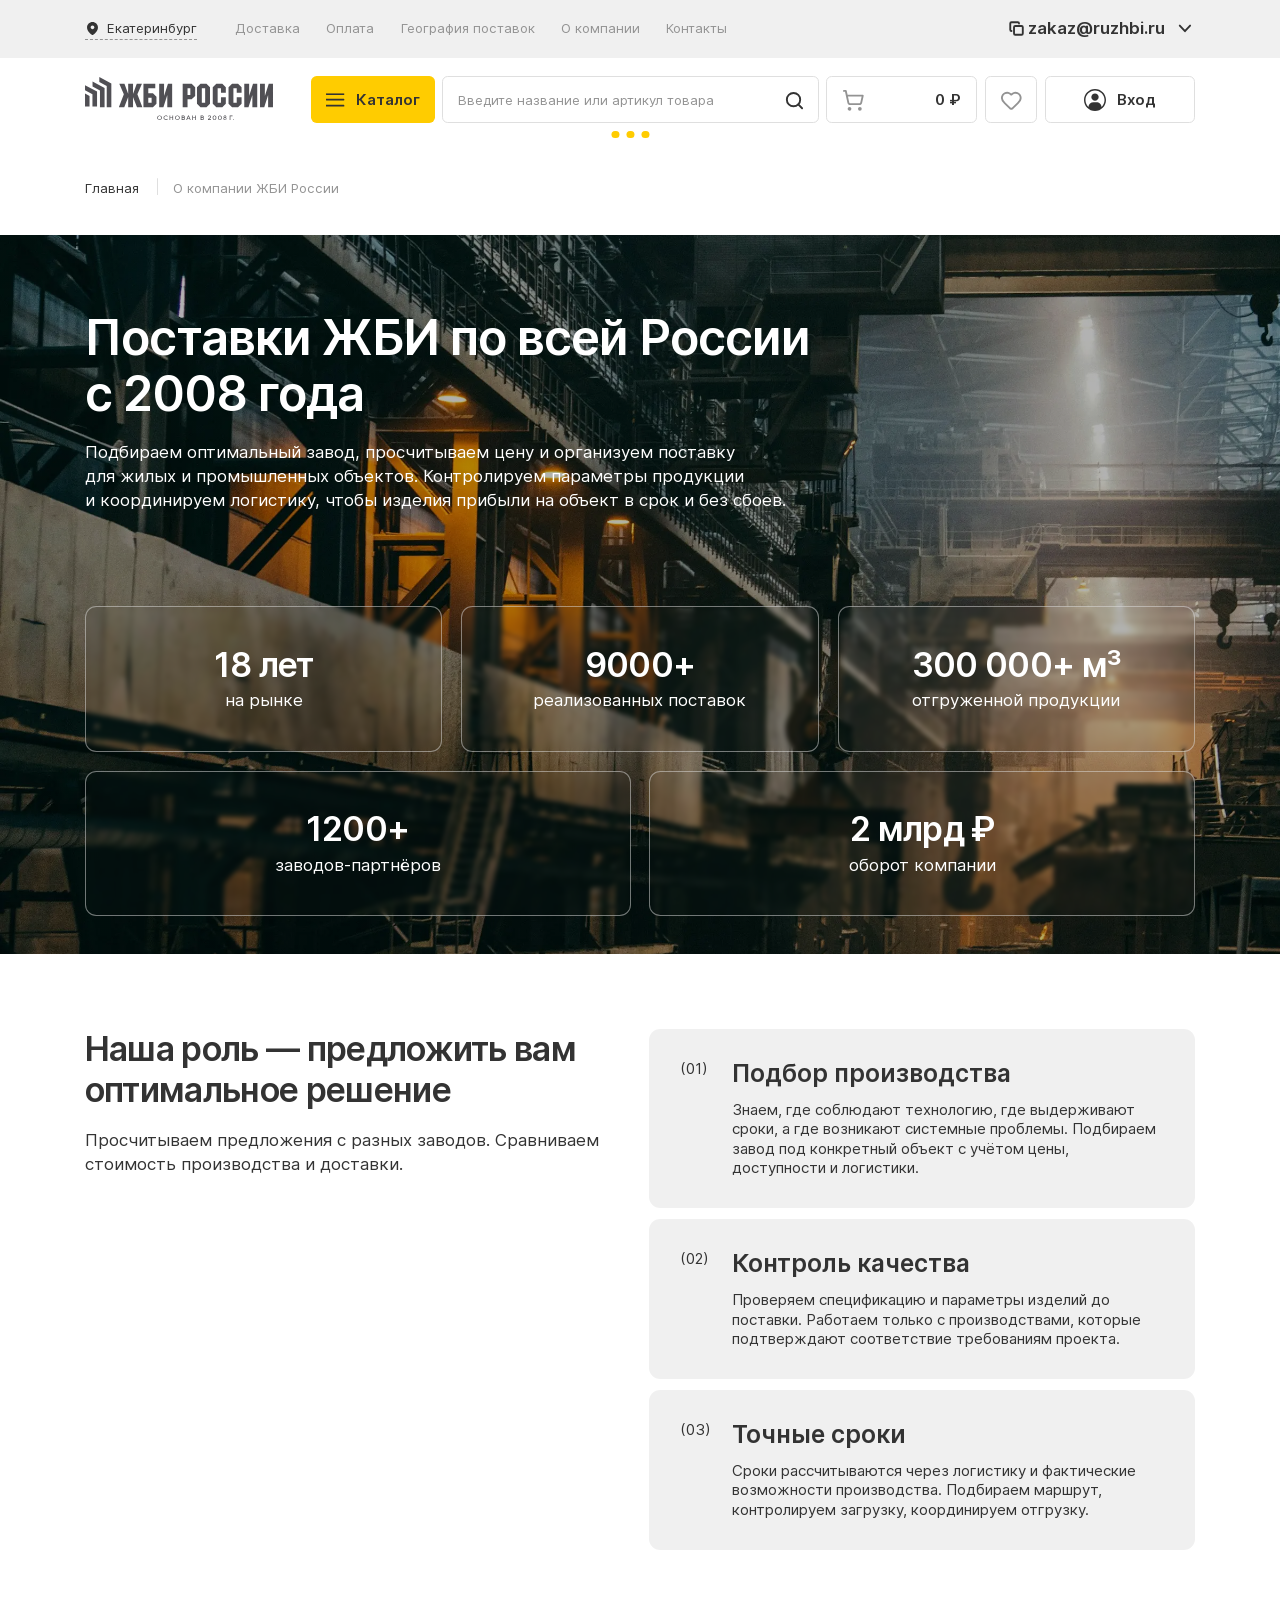
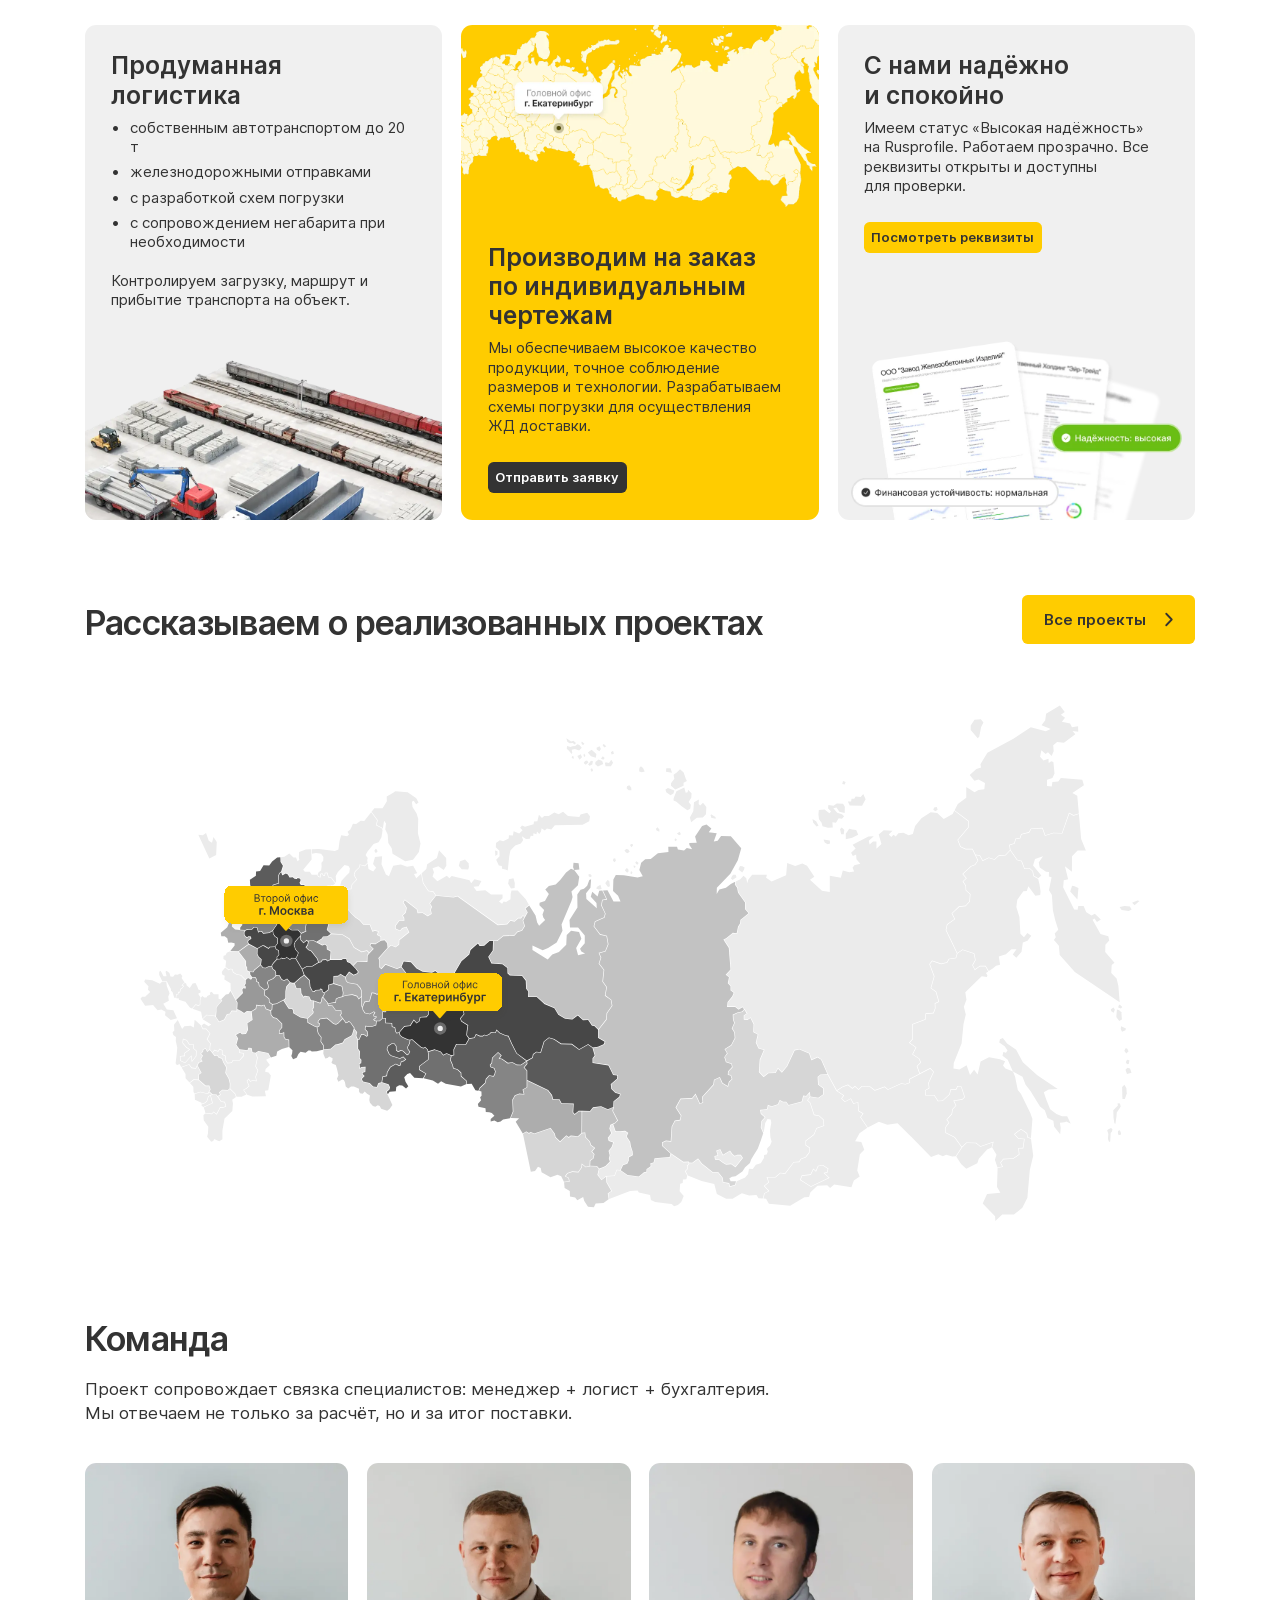
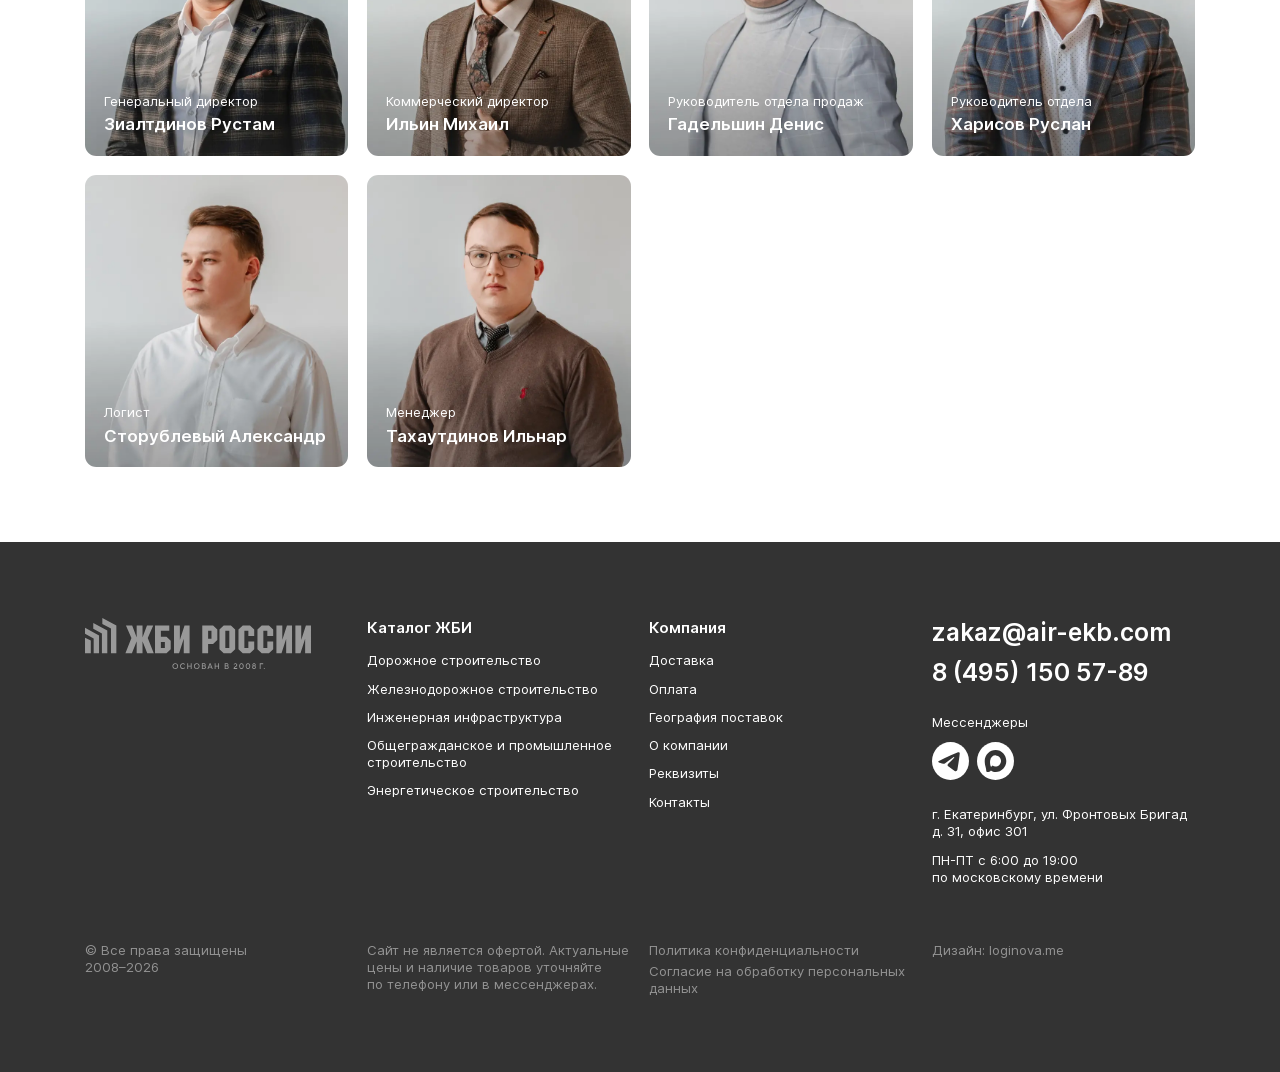
==== commit 99f9a624: "first commit" ====
--- a/about.html
+++ b/about.html
@@ -133,6 +133,12 @@
                             <input type="text" placeholder="Введите название или артикул товара">
                         </div>
                         <img class="header-search__icon" src="img/search.svg" alt="">
+
+                        <div class="search-block__loader loader">
+                            <span></span>
+                            <span></span>
+                            <span></span>
+                        </div>
                     </div>
                     <a href="" class="header-cart m-btn-gray-outline">
                         <svg xmlns="http://www.w3.org/2000/svg" width="24" height="24" viewBox="0 0 24 24" fill="none">
@@ -626,8 +632,9 @@
                                 </div>
                             </div>
                             <div class="advantage-card__img">
-                                <img src="img/advantage-img3.webp" alt="" class="_view1">
-                                <img src="img/advantage-img3-tablet.webp" alt="" class="_view2">
+                                <img src="img/right-img.webp" alt="">
+                                <!--        <img src="img/advantage-img3.webp" alt="" class="_view1">-->
+                                <!--        <img src="img/advantage-img3-tablet.webp" alt="" class="_view2">-->
                             </div>
                         </div>
 
@@ -647,7 +654,7 @@
                         </a>
                     </div>
                     <div class="done-projects__map _mt40 _mt28-tablet">
-                        <img src="img/map.svg" alt="">
+                        <img src="img/maps.svg" alt="">
                     </div>
                 </div>
             </div>
@@ -912,132 +919,17 @@
         <div class="modal__bg modal-bg _close-modal"></div>
         <div class="modal__dialog">
             <div class="h2">
-                Выберите город
-            </div>
-
-            <div class="header-search">
-                <div class="fg">
-                    <input type="text" placeholder="Введите название города">
-                </div>
-                <img class="header-search__icon" src="img/search.svg" alt="">
-            </div>
-
-            <div class="modal-city__bottom">
-                <div class="modal-city__suggest">
-                    <div class="modal-city__suggest-item"><span class="h5">Москва</span></div>
-                    <div class="modal-city__suggest-item modal-city__suggest-item--active"><span class="h5">Екатеринбург</span></div>
-                    <div class="modal-city__suggest-item"><span class="h5">Пермь</span></div>
-                </div>
-                <div class="modal-city__letters">
-                    <a href="#group1" class="modal-city__letter">А</a>
-                    <a href="#group2" class="modal-city__letter">Б</a>
-                    <a href="#group3" class="modal-city__letter">В</a>
-                    <a href="#group4" class="modal-city__letter">Г</a>
-                    <a href="#group5" class="modal-city__letter">Е</a>
-                    <a href="#group6" class="modal-city__letter">И</a>
-                    <a href="" class="modal-city__letter">К</a>
-                    <a href="" class="modal-city__letter">Л</a>
-                    <a href="" class="modal-city__letter">М</a>
-                    <a href="" class="modal-city__letter">Н</a>
-                    <a href="" class="modal-city__letter">О</a>
-                    <a href="" class="modal-city__letter">П</a>
-                    <a href="" class="modal-city__letter">Р</a>
-                    <a href="" class="modal-city__letter">С</a>
-                    <a href="" class="modal-city__letter">Т</a>
-                    <a href="" class="modal-city__letter">У</a>
-                    <a href="" class="modal-city__letter">Ф</a>
-                    <a href="" class="modal-city__letter">Х</a>
-                    <a href="" class="modal-city__letter">Ч</a>
-                    <a href="" class="modal-city__letter">Ш</a>
-                    <a href="" class="modal-city__letter">Ю</a>
-                    <a href="" class="modal-city__letter">Я</a>
-                </div>
-
-                <div class="modal-city__groups">
-                    <div id="group1" class="modal-city__group">
-                        <div class="modal-city__group-title">А</div>
-                        <div class="modal-city__list">
-                            <div class="modal-city__item">Абакан</div>
-                            <div class="modal-city__item">Арамиль</div>
-                            <div class="modal-city__item">Армавир</div>
-                            <div class="modal-city__item">Архангельск</div>
-                            <div class="modal-city__item">Алушта</div>
-                            <div class="modal-city__item">Ардон</div>
-                            <div class="modal-city__item">Арти</div>
-                            <div class="modal-city__item">Астрахань</div>
-                            <div class="modal-city__item">Анапа</div>
-                        </div>
-                    </div>
-                    <div id="group2" class="modal-city__group">
-                        <div class="modal-city__group-title">Б</div>
-                        <div class="modal-city__list">
-                            <div class="modal-city__item">Абакан</div>
-                            <div class="modal-city__item">Арамиль</div>
-                            <div class="modal-city__item">Армавир</div>
-                            <div class="modal-city__item">Архангельск</div>
-                            <div class="modal-city__item">Алушта</div>
-                            <div class="modal-city__item">Ардон</div>
-                            <div class="modal-city__item">Арти</div>
-                            <div class="modal-city__item">Астрахань</div>
-                            <div class="modal-city__item">Анапа</div>
-                        </div>
-                    </div>
-                    <div id="group3" class="modal-city__group">
-                        <div class="modal-city__group-title">В</div>
-                        <div class="modal-city__list">
-                            <div class="modal-city__item">Абакан</div>
-                            <div class="modal-city__item">Арамиль</div>
-                            <div class="modal-city__item">Армавир</div>
-                            <div class="modal-city__item">Архангельск</div>
-                            <div class="modal-city__item">Алушта</div>
-                            <div class="modal-city__item">Ардон</div>
-                            <div class="modal-city__item">Арти</div>
-                            <div class="modal-city__item">Астрахань</div>
-                            <div class="modal-city__item">Анапа</div>
-                        </div>
-                    </div>
-                    <div id="group4" class="modal-city__group">
-                        <div class="modal-city__group-title">Г</div>
-                        <div class="modal-city__list">
-                            <div class="modal-city__item">Абакан</div>
-                            <div class="modal-city__item">Арамиль</div>
-                            <div class="modal-city__item">Армавир</div>
-                            <div class="modal-city__item">Архангельск</div>
-                            <div class="modal-city__item">Алушта</div>
-                            <div class="modal-city__item">Ардон</div>
-                            <div class="modal-city__item">Арти</div>
-                            <div class="modal-city__item">Астрахань</div>
-                            <div class="modal-city__item">Анапа</div>
-                        </div>
-                    </div>
-                    <div id="group5" class="modal-city__group">
-                        <div class="modal-city__group-title">Д</div>
-                        <div class="modal-city__list">
-                            <div class="modal-city__item">Абакан</div>
-                            <div class="modal-city__item">Арамиль</div>
-                            <div class="modal-city__item">Армавир</div>
-                            <div class="modal-city__item">Архангельск</div>
-                            <div class="modal-city__item">Алушта</div>
-                            <div class="modal-city__item">Ардон</div>
-                            <div class="modal-city__item">Арти</div>
-                            <div class="modal-city__item">Астрахань</div>
-                            <div class="modal-city__item">Анапа</div>
-                        </div>
-                    </div>
-                    <div id="group6" class="modal-city__group">
-                        <div class="modal-city__group-title">Е</div>
-                        <div class="modal-city__list">
-                            <div class="modal-city__item">Абакан</div>
-                            <div class="modal-city__item">Арамиль</div>
-                            <div class="modal-city__item">Армавир</div>
-                            <div class="modal-city__item">Архангельск</div>
-                            <div class="modal-city__item">Алушта</div>
-                            <div class="modal-city__item">Ардон</div>
-                            <div class="modal-city__item">Арти</div>
-                            <div class="modal-city__item">Астрахань</div>
-                            <div class="modal-city__item">Анапа</div>
-                        </div>
-                    </div>
+                Куда доставить?
+            </div>
+
+            <div class="fg _mt20">
+                <input type="text" placeholder="Укажите адрес доставки">
+            </div>
+
+            <div class="_mt20 text-center">
+                <div class="text14 gray-text">
+                    Доставляем по всей России. Разрабатываем схему погрузки, контролируем маршрут и прибытие на объект. <br>
+                Имеем собственным автотранспорт до 20т. Так же доставляем ж/д.
                 </div>
             </div>
 
--- a/css/style.min.css
+++ b/css/style.min.css
@@ -1,2 +1,2 @@
-@font-face{font-family:Inter;src:url(../fonts/Inter-Regular.woff) format("woff"),url(../fonts/Inter-Regular.woff2) format("woff2");font-weight:400;font-style:normal;font-display:swap}@font-face{font-family:Inter;src:url(../fonts/Inter-Medium.woff) format("woff"),url(../fonts/Inter-Medium.woff2) format("woff2");font-weight:500;font-style:normal;font-display:swap}@font-face{font-family:Inter;src:url(../fonts/Inter-SemiBold.woff) format("woff"),url(../fonts/Inter-SemiBold.woff2) format("woff2");font-weight:600;font-style:normal;font-display:swap}@font-face{font-family:Inter;src:url(../fonts/Inter-Bold.woff) format("woff"),url(../fonts/Inter-Bold.woff2) format("woff2");font-weight:700;font-style:normal;font-display:swap}*,::after,::before{margin:0;padding:0;-webkit-box-sizing:border-box;box-sizing:border-box;-webkit-font-smoothing:antialiased!important;-webkit-tap-highlight-color:transparent;outline:0!important}h1,h2,h3,h4,h5,h6{font-weight:400}a,body,div,form,h1,h2,h3,h4,h5,li,p,ul{margin:0;padding:0;border:0;text-decoration:none;line-height:1}button,input,textarea{outline:0!important;-webkit-transition:.125s;transition:.125s;font-family:inherit}input:active,input[type=checkbox]:focus,input[type=file]:focus,input[type=radio]:focus,input[type=text]:focus{outline:0!important}::-webkit-input-placeholder{color:#222}::-moz-placeholder{color:#222}:-moz-placeholder{color:#222}:-ms-input-placeholder{color:#222}input::-webkit-inner-spin-button,input::-webkit-outer-spin-button{-webkit-appearance:none;margin:0}input[type=number]{-moz-appearance:textfield}html{height:100%;scroll-behavior:smooth;width:100%}svg{-ms-flex-negative:0;flex-shrink:0;height:auto}circle,path,rect,svg{-webkit-transition:.3s;transition:.3s}a{color:inherit;text-decoration:none;-webkit-transition:.3s;transition:.3s}a:focus,a:hover{text-decoration:none}li,ul{margin:0;padding:0;list-style:none}i{line-height:100%}fieldset{min-width:0;padding:0;margin:0;border:0}button{cursor:pointer;border:none;outline:0;-webkit-box-sizing:border-box;box-sizing:border-box;-webkit-transition:.3s;transition:.3s;background-color:inherit;font-size:1em}.swiper-button-next,.swiper-button-prev{z-index:2}.swiper-button-next::after,.swiper-button-prev::after{display:none}img{-webkit-user-select:none;-moz-user-select:none;-o-user-select:none;-ms-user-select:none;user-select:none;-ms-flex-negative:0;flex-shrink:0}html.fixed-body{overflow-y:hidden}.wrapper{min-height:100vh;display:-webkit-box;display:-ms-flexbox;display:flex;-webkit-box-orient:vertical;-webkit-box-direction:normal;-ms-flex-direction:column;flex-direction:column;-ms-flex-negative:0;flex-shrink:0}.content{-webkit-box-flex:1;-ms-flex-positive:1;flex-grow:1;display:-webkit-box;display:-ms-flexbox;display:flex;-webkit-box-orient:vertical;-webkit-box-direction:normal;-ms-flex-direction:column;flex-direction:column;width:100%}.m-page{width:calc(100vw - (100vw - 100%));overflow-x:hidden;font-family:Inter,sans-serif;font-weight:400;color:#333;font-size:16px}@media screen and (max-width:1680px){.m-page{font-size:.9523809524vw}}.m-page.fixed-body,.m-page.fixed-body2{overflow-y:hidden;padding-right:var(--scrollWidth)}.container{max-width:1680px;width:100%;margin:0 auto;padding:0 5.625em}a:hover{color:#eea501}@media screen and (max-width:1440px){.m-page{font-size:16px}.container{max-width:1360px}}@media screen and (max-width:1440px)and (max-width:1360px){.m-page{font-size:1.1764705882vw}}@media screen and (max-width:992px){.m-page{font-size:2vw}.container{padding:0 2.5em}}@media screen and (max-width:576px){.m-page{font-size:4.4444444444vw}.container{padding:0 1.25em}}.text-center{text-align:center}.caps-text{text-transform:uppercase}.underline-text{text-decoration:underline}.h1,.text h1{font-size:3.25em;line-height:115%;letter-spacing:-.02em;font-weight:600}.h2,.text h2{font-size:2.25em;line-height:120%;letter-spacing:-.02em;font-weight:600}.h3,.text h3{font-size:1.625em;line-height:120%;font-weight:600}.h4,.text h4{font-size:1.25em;line-height:120%;font-weight:600}.h5,.h6,.h7,.text h5,.text h6{font-weight:600}.text20{font-size:1.25em;line-height:120%}.text19{font-size:1.1875em;line-height:120%}.body-l,.h5,.text h5,.text li,.text p,.text18{font-size:1.125em;line-height:140%}.text17{font-size:1.0625em;line-height:120%}.body-m,.h6,.text h6,.text--small li,.text--small p,.text16{font-size:1em;line-height:130%}.text15{font-size:.9375em;line-height:120%}.body-s,.h7,.text14{font-size:.875em;line-height:129%}.text13{font-size:.8125em;line-height:120%}.body-xs,.text12{font-size:.75em;line-height:120%}.text11{font-size:.6875em;line-height:120%}.text10{font-size:.625em;line-height:120%}.body-xxs,.text8{font-size:.5em;line-height:110%}.extra-bold-text{font-weight:800}.bold-text{font-weight:700}.semi-bold-text{font-weight:600}.medium-text{font-weight:500}.regular-text{font-weight:400}.light-text{font-weight:300}._no-wrap{white-space:nowrap}.gray-text{color:#939393}.green-text{color:#69be15}@media screen and (max-width:992px){.h1,.text h1{font-size:2.625em;line-height:120%}.h2,.text h2{font-size:2.125em;line-height:115%}.h3-tablet{font-size:1.125em}.text20-tablet{font-size:1.25em}.text19-tablet{font-size:1.1875em}.text18-tablet{font-size:1.125em}.text17-tablet{font-size:1.0625em}.text li,.text p,.text16-tablet{font-size:1em;line-height:130%}.text15-tablet{font-size:.9375em;line-height:140%}.text14-tablet{font-size:.875em;line-height:130%}.text13-tablet{font-size:.8125em}.text12-tablet{font-size:.75em}.text11-tablet{font-size:.6875em}.text10-tablet{font-size:.625em}}@media screen and (max-width:576px){.h1,.h2,.text h1,.text h2{font-size:1.75em;line-height:115%}.h3-20-mob{font-size:1.25em}.text14-mob{font-size:.875em;line-height:130%}.text12-mob{font-size:.75em}}.m-btn{display:-webkit-box;display:-ms-flexbox;display:flex;-webkit-box-align:center;-ms-flex-align:center;align-items:center;-webkit-box-pack:center;-ms-flex-pack:center;justify-content:center;-webkit-transition:.225s ease-out;transition:.225s ease-out;padding:0 1.5em;height:3.25em;border-radius:.375em;font-weight:600}.m-btn:focus{-webkit-box-shadow:none;box-shadow:none}.m-btn img{width:1.5em;margin:0 .75em}.m-btn img:first-child{margin-left:0}.m-btn img:last-child{margin-right:0}.m-btn-small{height:2.0625em;padding:0 .5em}.m-btn-small span{font-size:.875em}.m-btn-yellow{background-color:#fc0;color:#333}.m-btn-yellow:hover{background-color:#eea501;color:#333}.m-btn-gray-outline{border:1px solid #dfdfdf;color:#333}.m-btn-gray-outline:hover{background-color:rgba(238,165,1,.2);border-color:#eea501;color:#333}.m-btn-black{background-color:#333;color:#fff}.m-btn-black:hover{background-color:#262626;color:#fff}.fg{position:relative;margin:0}.fg label{display:block;font-size:.9375em;line-height:140%;margin-bottom:.375em}.fg label span{color:#fc0}.fg .nice-select,.fg input,.fg textarea{border-radius:.375em;border:1px solid #dfdfdf;padding:0 1.5em;height:3.3125em;width:100%;font-size:1em;background-color:#fff;color:#000}.fg .nice-select::-webkit-input-placeholder,.fg input::-webkit-input-placeholder,.fg textarea::-webkit-input-placeholder{color:#939393}.fg .nice-select::-moz-placeholder,.fg input::-moz-placeholder,.fg textarea::-moz-placeholder{color:#939393}.fg .nice-select:-ms-input-placeholder,.fg input:-ms-input-placeholder,.fg textarea:-ms-input-placeholder{color:#939393}.fg .nice-select::-ms-input-placeholder,.fg input::-ms-input-placeholder,.fg textarea::-ms-input-placeholder{color:#939393}.fg .nice-select::placeholder,.fg input::placeholder,.fg textarea::placeholder{color:#939393}.fg .nice-select:focus,.fg input:focus,.fg textarea:focus{border-color:#939393}.fg .nice-select:disabled,.fg input:disabled,.fg textarea:disabled{pointer-events:none;background:#f6f6f6!important;color:rgba(0,0,0,.4)}.fg textarea{padding-top:1.19em;padding-bottom:1.19em;height:13.0625em;resize:vertical}.fg__field{position:relative}.fg .nice-select{display:-webkit-box;display:-ms-flexbox;display:flex;-webkit-box-align:center;-ms-flex-align:center;align-items:center;-webkit-box-pack:justify;-ms-flex-pack:justify;justify-content:space-between;border-radius:.1875em;white-space:nowrap;height:3.6875em;padding:0 0 0 1.25em}.fg .nice-select.disabled{pointer-events:none;background:#f6f6f6!important}.fg .nice-select.disabled .current{opacity:.4}.fg .nice-select.open{border-bottom-left-radius:0;border-bottom-right-radius:0}.fg .nice-select:focus{border:1px solid #333}.fg .nice-select:before{content:"";-webkit-box-ordinal-group:4;-ms-flex-order:3;order:3;border-left:#333;-ms-flex-negative:0;flex-shrink:0;width:3.6875em;height:3.6875em;background-image:url(../img/select-arrow.svg);background-size:.5em auto;background-repeat:no-repeat;background-position:center;margin-left:1em}.fg .nice-select .current{font-size:1em;line-height:157%}.fg .nice-select .list{margin-top:-1px;border-radius:0 0 .1875em .1875em;width:calc(100% + 2px);left:-1px;border:1px solid #333;background:#fff;-webkit-box-shadow:none;box-shadow:none;max-height:14.875em;overflow-y:auto;z-index:5}.fg .nice-select .list::-webkit-scrollbar{width:.3125em;height:.3125em}.fg .nice-select .list::-webkit-scrollbar-track{background:#dfdfdf;border-radius:.25em}.fg .nice-select .list::-webkit-scrollbar-thumb{background:#939393;border-radius:.25em}.fg .nice-select .option{height:3.6875em;font-size:1em;line-height:157%;padding:.5em 1.25em;display:-webkit-box;display:-ms-flexbox;display:flex;-webkit-box-align:center;-ms-flex-align:center;align-items:center;color:#2b2b2b;border:none;border-bottom:1px solid #333}.fg .nice-select .option:last-child{border-bottom:none}.fg .nice-select .option.disabled{display:none}.fg .nice-select .option.focus,.fg .nice-select .option.selected.focus,.fg .nice-select .option:hover{background-color:#fc0;border-color:#fc0;font-weight:400;color:#fff}.fg._error input,.fg._error textarea{border-color:#fc0;color:#fc0}.fg._error input::-webkit-input-placeholder,.fg._error textarea::-webkit-input-placeholder{color:#fc0}.fg._error input::-moz-placeholder,.fg._error textarea::-moz-placeholder{color:#fc0}.fg._error input:-ms-input-placeholder,.fg._error textarea:-ms-input-placeholder{color:#fc0}.fg._error input::-ms-input-placeholder,.fg._error textarea::-ms-input-placeholder{color:#fc0}.fg._error input::placeholder,.fg._error textarea::placeholder{color:#fc0}.fg._error .fg__error-text{display:block}.fg__error-text{margin-top:.375em;color:#fc0;display:none}.m-check,.m-radio{position:relative}.m-check input,.m-radio input{position:absolute;opacity:0;width:100%;height:100%;left:0;top:0;z-index:2;cursor:pointer}.m-check label,.m-radio label{position:relative;cursor:pointer;display:block;padding-left:1.9375em;min-height:1.4375em}.m-check label:after,.m-check label:before,.m-radio label:after,.m-radio label:before{pointer-events:none}.m-check label:before,.m-radio label:before{content:"";position:absolute;z-index:1;left:0;top:0;border:1px solid #dfdfdf;width:1.4375em;height:1.4375em;background-size:0 auto;background-repeat:no-repeat;background-position:center;-webkit-transition:none;transition:none;background-color:#fff}.m-check label a,.m-radio label a{text-decoration:underline;position:relative;z-index:2}.m-check input:checked+label::before{background-size:.625em auto}.m-check label:before{border-radius:.25em;background-image:url(../img/check.svg)}.cartcalc{max-width:100%;width:7.5625em;display:grid;grid-template-columns:.875em calc(100% - 1.75em) .875em;border:1px solid #dfdfdf;height:3.0625em;padding:0 .75em;border-radius:.375em}.cartcalc input{height:100%;width:100%;border:none;color:#333;font-weight:600;font-size:1em;text-align:center}.cartcalc svg{width:100%;height:auto}.cartcalc button{display:-webkit-box;display:-ms-flexbox;display:flex;-webkit-box-align:center;-ms-flex-align:center;align-items:center;-webkit-box-pack:center;-ms-flex-pack:center;justify-content:center}.pagination{margin-top:2.5em}.pagination ul{display:-webkit-box;display:-ms-flexbox;display:flex;-webkit-box-align:center;-ms-flex-align:center;align-items:center;-webkit-box-pack:center;-ms-flex-pack:center;justify-content:center;gap:.5em}.pagination a{font-size:1.125em;display:-webkit-box;display:-ms-flexbox;display:flex;-webkit-box-align:center;-ms-flex-align:center;align-items:center;-webkit-box-pack:center;-ms-flex-pack:center;justify-content:center;height:2.22em;min-width:2.22em;padding:0 .5em;border-radius:.33em;font-weight:600;color:#939393}.pagination a:hover{background-color:#f0f0f0;color:#333}.pagination .next a,.pagination .prev a{border:1px solid #dfdfdf}.pagination .next a:after,.pagination .prev a:after{content:"";width:1em;height:1em;background-size:100% auto;background-repeat:no-repeat;background-position:center}.pagination .next a:hover,.pagination .prev a:hover{background-color:rgba(238,165,1,.2)}.pagination .disabled{pointer-events:none}.pagination .disabled a:after{opacity:.5}.pagination .prev{margin-right:auto}.pagination .prev a:after{background-image:url(../img/prev.svg)}.pagination .next{margin-left:auto}.pagination .next a:after{background-image:url(../img/next.svg)}.pagination .current a{background-color:#f0f0f0;color:#333;pointer-events:none}.load-more{margin-top:2.375em;display:-webkit-box;display:-ms-flexbox;display:flex;-webkit-box-align:center;-ms-flex-align:center;align-items:center;-webkit-box-pack:center;-ms-flex-pack:center;justify-content:center}.load-more__btn{display:-webkit-box;display:-ms-flexbox;display:flex;-webkit-box-align:center;-ms-flex-align:center;align-items:center}.load-more__btn:hover{opacity:.7}.load-more__btn img{width:1.25em;margin-right:1.25em}.tabs{display:-webkit-box;display:-ms-flexbox;display:flex}.tab{height:3.5625em;padding:0 1.56em;display:-webkit-box;display:-ms-flexbox;display:flex;-webkit-box-align:center;-ms-flex-align:center;align-items:center;position:relative;text-transform:uppercase;font-weight:700;color:rgba(51,51,51,.8);-webkit-transition:.3s;transition:.3s}.tab:not(:last-child){margin:0 .94em 0 0}.tab:before{content:"";position:absolute;width:100%;height:2px;left:0;bottom:0;background-color:#fc0;opacity:0;-webkit-transition:inherit;transition:inherit}.tab span{font-size:.875em;line-height:120%}.tab:hover{background:#fbfbfb;cursor:pointer}.tab._active{background:#fbfbfb;pointer-events:none}.tab._active:before{opacity:1}.tab-content{display:none}.tab-content._active{display:block}._dense{grid-auto-flow:dense}.grid,.grid2,.grid3,.grid4,.grid5,.grid6,.grid8{display:grid;gap:1.25em}.grid{grid-template-columns:100%}.grid2{grid-template-columns:repeat(2,calc(50% - .625em))}.grid3{grid-template-columns:repeat(3,calc(33.3333333333% - .8333333333em))}.grid4{grid-template-columns:repeat(4,calc(25% - .9375em))}.grid5{grid-template-columns:repeat(5,calc(20% - 1em))}.grid6{grid-template-columns:repeat(6,calc(16.6666666667% - 1.0416666667em))}.grid8{grid-template-columns:repeat(8,calc(12.5% - 1.09375em))}@media screen and (max-width:1440px){.grid-laptop2{grid-template-columns:repeat(2,calc(50% - .625em))}.grid-laptop3{grid-template-columns:repeat(3,calc(33.3333333333% - .8333333333em))}.grid-laptop6{grid-template-columns:repeat(6,calc(16.6666666667% - 1.0416666667em))}}@media screen and (max-width:992px){.grid-tablet{grid-template-columns:100%}.grid-tablet2{grid-template-columns:repeat(2,calc(50% - .625em))}.grid-tablet3{grid-template-columns:repeat(3,calc(33.3333333333% - .8333333333em))}.grid-tablet4{grid-template-columns:repeat(4,calc(25% - .9375em))}}@media screen and (max-width:576px){.pagination{margin-top:1.75em}.pagination a{font-size:.875em;height:2.14em;min-width:2.14em;border-radius:.43em}.pagination .next a,.pagination .prev a{min-width:2.57em;height:2.57em}.load-more{margin-top:1.75em}.load-more__btn img{width:1.125em;margin-right:.75em}.grid-mob{grid-template-columns:100%}.grid-mob2{grid-template-columns:repeat(2,calc(50% - .625em))}.grid-mob-small{grid-template-columns:100%;gap:.75em}.grid-mob-big{grid-template-columns:100%}.grid-mob2{grid-template-columns:repeat(2,calc(50% - .375em));gap:.75em}}._flex,._flex-between,._flex-center{display:-webkit-box;display:-ms-flexbox;display:flex;-webkit-box-align:center;-ms-flex-align:center;align-items:center}._flex-between._start,._flex-center._start,._flex._start{-webkit-box-align:unset;-ms-flex-align:unset;align-items:unset}._flex-between{-webkit-box-pack:justify;-ms-flex-pack:justify;justify-content:space-between}._flex-center{-webkit-box-pack:center;-ms-flex-pack:center;justify-content:center}._mt48{margin-top:3em}._mt40{margin-top:2.5em}._mt32{margin-top:2em}._mt30{margin-top:1.875em}._mt28{margin-top:1.75em}._mt24{margin-top:1.5em}._mt20{margin-top:1.25em}._mt16{margin-top:1em}._mt12{margin-top:.75em}._mt8{margin-top:.5em}._mt4{margin-top:.25em}._scale-img{overflow:hidden}._scale-img:hover img{-webkit-transform:scale(1.05);-ms-transform:scale(1.05);transform:scale(1.05)}._scale-img img{-webkit-transition:.6s;transition:.6s}.m-backdrop{position:relative}.m-backdrop:after{content:"";position:absolute;top:0;left:0;width:100%;height:100%;background:rgba(0,0,0,.12);pointer-events:none;border-radius:inherit}.socials{display:-webkit-box;display:-ms-flexbox;display:flex;-webkit-box-align:center;-ms-flex-align:center;align-items:center}.socials__item{width:2.5em;height:2.5em;display:-webkit-box;display:-ms-flexbox;display:flex;-webkit-box-align:center;-ms-flex-align:center;align-items:center;-webkit-box-pack:center;-ms-flex-pack:center;justify-content:center}.socials__item:not(:last-child){margin:0 .5em 0 0}.socials__item img{width:100%;-webkit-transition:.3s;transition:.3s}.socials__item:hover img{-webkit-transform:translateY(-10%);-ms-transform:translateY(-10%);transform:translateY(-10%)}.cart-btn,.favourite-btn{display:-webkit-box;display:-ms-flexbox;display:flex;-webkit-box-align:center;-ms-flex-align:center;align-items:center;-webkit-box-pack:center;-ms-flex-pack:center;justify-content:center;background-repeat:no-repeat;background-position:center;background-size:1.25em auto,0 auto;-webkit-transition:none;transition:none}.cart-btn._added,.favourite-btn._added{background-size:0 auto,1.25em auto}.cart-btn{background-image:url(../img/cart.svg),url(../img/cart2.svg)}.favourite-btn{background-image:url(../img/favourite.svg),url(../img/favourite2.svg)}.qa-card{padding:1.25em 2.5em;border-radius:1.25em;background:#fff}.qa-card._active .qa-card__btn img{-webkit-transform:rotate(-45deg);-ms-transform:rotate(-45deg);transform:rotate(-45deg)}.qa-card__show{cursor:pointer;display:-webkit-box;display:-ms-flexbox;display:flex;-webkit-box-align:center;-ms-flex-align:center;align-items:center;-webkit-box-pack:justify;-ms-flex-pack:justify;justify-content:space-between;min-height:6.25em}.qa-card__btn{margin-left:1em;width:2.5em;display:-webkit-box;display:-ms-flexbox;display:flex;-webkit-box-align:center;-ms-flex-align:center;align-items:center;-webkit-box-pack:center;-ms-flex-pack:center;justify-content:center;-ms-flex-negative:0;flex-shrink:0}.qa-card__btn img{-webkit-transition:.3s;transition:.3s;width:100%}.qa-card__hidden{margin-top:-.625em;padding-top:1.25em;display:none;border-top:1px solid #e3e3e3}@media screen and (max-width:992px){._mt30-tablet{margin-top:1.875em}._mt28-tablet{margin-top:1.75em}._mt16-tablet{margin-top:1em}}@media screen and (max-width:576px){._mt28-mob{margin-top:1.75em}._mt16-mob{margin-top:1em}._mt8-mob{margin-top:.5em}}:root{--vh:1vh}.breadcrumbs{margin-bottom:1.25em}.breadcrumbs__item{position:relative;display:inline}.breadcrumbs__item:last-child{color:#939393}.breadcrumbs__item:not(:first-child){margin-left:2em}.breadcrumbs__item:not(:first-child):before{content:"";position:absolute;z-index:1;width:1px;height:1.125em;background-color:#dfdfdf;border-radius:1px;top:0;right:100%;margin-right:1em}.breadcrumbs span{font-size:.875em;line-height:129%}.breadcrumbs__btn{-webkit-box-align:center;-ms-flex-align:center;align-items:center;-webkit-box-pack:center;-ms-flex-pack:center;justify-content:center;display:none;width:2em}.breadcrumbs__btn img{width:100%}@media screen and (max-width:992px){.breadcrumbs--collapse{display:-webkit-box;display:-ms-flexbox;display:flex;-webkit-box-align:center;-ms-flex-align:center;align-items:center}.breadcrumbs--collapse .breadcrumbs__inner{display:inline-block}.breadcrumbs--collapse .breadcrumbs__item{display:block}.breadcrumbs--collapse .breadcrumbs__item::before{top:50%;-webkit-transform:translateY(-50%);-ms-transform:translateY(-50%);transform:translateY(-50%)}.breadcrumbs--collapse .breadcrumbs__item:not(:last-child){display:none}.breadcrumbs--collapse .breadcrumbs__btn{display:-webkit-inline-box;display:-ms-inline-flexbox;display:inline-flex}}.modal-bg{position:fixed;top:0;left:0;width:100%;height:calc(100*var(--vh));background-color:#333;opacity:.5}.modal{position:fixed;left:0;top:0;width:100%;height:calc(100*var(--vh));overflow-y:auto;z-index:80;opacity:0;pointer-events:none;padding:1em 0;text-align:center}.modal:after{content:"";display:inline-block;height:100%;vertical-align:middle;margin-right:-4px}.modal__dialog{text-align:left;vertical-align:middle;background:#fff;width:62.5em;max-width:calc(100% - 2em);position:relative;z-index:3;padding:4em;display:inline-block}.modal._active{opacity:1;pointer-events:unset}.modal._active .modal__bg{display:block}.modal .close-btn{position:absolute;right:1.25em;top:1.25em}.modal .header-search{margin:1.25em 0 0}.close-btn{width:2em;display:-webkit-box;display:-ms-flexbox;display:flex;-webkit-box-align:center;-ms-flex-align:center;align-items:center;-webkit-box-pack:center;-ms-flex-pack:center;justify-content:center;-ms-flex-negative:0;flex-shrink:0}.close-btn img{width:100%}.modal-city__suggest{display:-webkit-box;display:-ms-flexbox;display:flex;-webkit-box-align:center;-ms-flex-align:center;align-items:center;-ms-flex-wrap:wrap;flex-wrap:wrap;margin-top:1em}.modal-city__suggest-item{margin:1em 2em 0 0}.modal-city__suggest-item--active,.modal-city__suggest-item:hover{text-decoration-line:underline;cursor:pointer}.modal-city__suggest-item--active{pointer-events:none}.modal-city__letters{display:-webkit-box;display:-ms-flexbox;display:flex;-webkit-box-align:center;-ms-flex-align:center;align-items:center;-ms-flex-wrap:wrap;flex-wrap:wrap;margin-top:2.5em;gap:.4375em}.modal-city__letter{-ms-flex-negative:0;flex-shrink:0;width:1.75em;height:1.875em;border-radius:.25em;border:1px solid #dfdfdf;display:-webkit-box;display:-ms-flexbox;display:flex;-webkit-box-align:center;-ms-flex-align:center;align-items:center;-webkit-box-pack:center;-ms-flex-pack:center;justify-content:center}.modal-city__letter--active,.modal-city__letter:hover{cursor:pointer;background-color:#fc0;border-color:#fc0;color:#333}.modal-city__letter--active{pointer-events:none}.modal-city__bottom{-webkit-box-flex:1;-ms-flex-positive:1;flex-grow:1;display:-webkit-box;display:-ms-flexbox;display:flex;-webkit-box-orient:vertical;-webkit-box-direction:normal;-ms-flex-direction:column;flex-direction:column;min-height:0}.modal-city__groups{margin-top:3em}.modal-city__group:not(:last-child){margin-bottom:1em}.modal-city__group-title{font-weight:600;font-size:1.125em;line-height:120%;padding-bottom:.67em;border-bottom:1px solid #dfdfdf}.modal-city__list{margin-top:1em;display:grid;grid-template-columns:repeat(4,1fr);gap:.25em}.modal-city__item{line-height:140%;color:#939393;-webkit-transition:.225s;transition:.225s}.modal-city__item:hover{color:#333;cursor:pointer}@media screen and (max-width:992px){.modal__dialog{padding:2.5em 1.5em}}.header-catalog__close,.header-top__close{display:none}.header-top{background-color:#f0f0f0;padding:1.125em 0;position:relative;z-index:21}.header-top .header-logo,.header-top__btn,.header-top__req{display:none}.nav ul{display:-webkit-box;display:-ms-flexbox;display:flex;gap:1.75em;color:#939393}.nav a{font-size:.875em;line-height:129%}.header-city{cursor:pointer;padding:.125em 0;border-bottom:1px dashed #939393;margin-right:2.5em}.header-city img{width:1em;margin-right:.5em}.header-action{margin-left:auto;position:relative}.header-action .copy-btn svg{width:1em;margin-right:.25em}.header-action .copy-btn:hover{color:#eea501}.header-action .copy-btn:hover path{stroke:#eea501}.header-action__toggle{width:1.25em;display:-webkit-box;display:-ms-flexbox;display:flex;-webkit-box-align:center;-ms-flex-align:center;align-items:center;-webkit-box-pack:center;-ms-flex-pack:center;justify-content:center;margin-left:.75em}.header-action__toggle:hover path{stroke:#eea501}.header-action__toggle svg{width:100%}.header-action__bottom{position:absolute;top:100%;right:0;margin-top:1.625em;min-width:15em;padding:1.25em;border-radius:.75em;border:1px solid #dfdfdf;background:#fff;-webkit-transition:.3s;transition:.3s;opacity:0;pointer-events:none}.header-action__links{display:grid;grid-template-columns:100%;gap:.5em;padding-bottom:1em;margin-bottom:1em;border-bottom:1px dashed #dfdfdf}.header-action__link{display:-webkit-inline-box;display:-ms-inline-flexbox;display:inline-flex;-webkit-box-align:center;-ms-flex-align:center;align-items:center;margin-right:auto}.header-action__link svg{width:1em;margin-right:.5em}.header-action__link:hover{color:#eea501}.header-action__link:hover path{stroke:#eea501}.header-action__link:hover ._fill{stroke:transparent;fill:#eea501}.header-action._open .header-action__bottom{opacity:1;pointer-events:unset}.header-action._open .header-action__toggle svg{-webkit-transform:rotate(-180deg);-ms-transform:rotate(-180deg);transform:rotate(-180deg)}.header-logo{display:block;width:15.625em}.header-logo img{width:100%}.burger{display:none}@media screen and (max-width:992px){.header-catalog__close,.header-top__close{display:-webkit-box;display:-ms-flexbox;display:flex;-webkit-box-align:center;-ms-flex-align:center;align-items:center;-webkit-box-pack:center;-ms-flex-pack:center;justify-content:center;top:1.25em;right:1.25em;width:2em;height:2em;position:fixed}.header-catalog__close img,.header-top__close img{width:100%}.header-top{position:fixed;top:0;left:0;width:100%;background-color:#fff;padding:0;opacity:0;pointer-events:none}.header-top .container{padding:0}.header-top__inner{height:calc(100*var(--vh));overflow-y:auto;-webkit-box-orient:vertical;-webkit-box-direction:normal;-ms-flex-direction:column;flex-direction:column;-webkit-box-align:start;-ms-flex-align:start;align-items:flex-start;padding:2.5em}.header-top .header-logo{display:block;width:12.5em;margin-bottom:2.5em}.header-top__btn{display:-webkit-box;display:-ms-flexbox;display:flex;-webkit-box-pack:justify;-ms-flex-pack:justify;justify-content:space-between;padding:0 .75em;height:3em;width:100%;margin-top:2.5em;-webkit-box-ordinal-group:3;-ms-flex-order:2;order:2}.header-top__btn span{font-size:1.125em}.header-top__req{margin-top:auto;display:-webkit-box;display:-ms-flexbox;display:flex;-webkit-box-align:center;-ms-flex-align:center;align-items:center;font-weight:600;-webkit-box-ordinal-group:11;-ms-flex-order:10;order:10}.header-top__req span{line-height:140%}.header-top__req img{margin-left:.5em;width:1.25em}.nav{-webkit-box-ordinal-group:4;-ms-flex-order:3;order:3;margin-top:1.25em;margin-bottom:2em}.nav ul{display:grid;grid-template-columns:100%;gap:1.25em}.nav a{font-size:1.125em;line-height:120%;font-weight:600;color:#333}.header-action{margin:1em 0 0}.header-action__toggle{display:none}}@media screen and (max-width:576px){.header-top__inner{padding:2.5em 1.875em}.header-top__close{right:.5em;top:.5em}}.header-bottom{padding:1.25em 0;background-color:#fff;position:sticky;top:0;z-index:20}.header-bottom__phone{display:none}.header-lk{margin-left:.5em;width:12.5em}.header-lk__show{height:3.125em}.header-cart,.header-favourite{margin-left:.5em;height:3.125em;display:-webkit-box;display:-ms-flexbox;display:flex;-webkit-box-align:center;-ms-flex-align:center;align-items:center;-webkit-box-pack:center;-ms-flex-pack:center;justify-content:center;border-radius:.375em}.header-cart:hover path,.header-favourite:hover path{stroke:#333}.header-cart svg,.header-favourite svg{width:1.5em}.header-favourite{width:3.5em}.header-cart{-webkit-box-pack:justify;-ms-flex-pack:justify;justify-content:space-between;padding:0 1em;width:12.5em}.catalog-btn{padding:0 1em;-ms-flex-negative:0;flex-shrink:0;height:3.125em;display:-webkit-box;display:-ms-flexbox;display:flex;-webkit-box-align:center;-ms-flex-align:center;align-items:center;-webkit-box-pack:center;-ms-flex-pack:center;justify-content:center;margin-left:2.5em}.catalog-btn__img{width:1.25em;-ms-flex-negative:0;flex-shrink:0;margin-right:.75em;position:relative}.catalog-btn__img img{width:100%;position:absolute;top:50%;left:50%;-webkit-transform:translate(-50%,-50%);-ms-transform:translate(-50%,-50%);transform:translate(-50%,-50%);-webkit-transition:.3s;transition:.3s;margin:0 .75em 0 0}.catalog-btn__img ._view2{opacity:0}.header-search{-webkit-box-flex:1;-ms-flex-positive:1;flex-grow:1;margin-left:.5em;position:relative}.header-search__icon{position:absolute;top:50%;right:1em;-webkit-transform:translateY(-50%);-ms-transform:translateY(-50%);transform:translateY(-50%);width:1.3125em}.header-search .fg{height:3.125em}.header-search .fg input{height:100%;border-radius:.43em;font-size:.875em;padding:0 4em 0 1.12em}.m-page._fix-header .header-bottom{-webkit-box-shadow:0 5px 12px rgba(51,51,51,.1);box-shadow:0 5px 12px rgba(51,51,51,.1)}.m-page._open-menu .header-top{opacity:1;pointer-events:unset}.m-page._open-catalog .catalog-btn ._view1{opacity:0}.m-page._open-catalog .catalog-btn ._view2{opacity:1}.m-page._open-catalog .header-catalog{opacity:1;pointer-events:unset}@media screen and (max-width:1440px){.header-logo{width:12.5em}.header-cart,.header-lk{width:10em}}@media screen and (max-width:992px){.catalog-btn,.header-cart,.header-favourite,.header-lk{display:none}.header-bottom{padding:0}.header-bottom__inner{display:block}.header-bottom__mob{width:calc(100% + 5em);padding-left:2.5em;padding-right:2.5em;margin-left:-2.5em;background-color:#f0f0f0;height:3.8125em;display:-webkit-box;display:-ms-flexbox;display:flex;-webkit-box-align:center;-ms-flex-align:center;align-items:center;-webkit-box-pack:justify;-ms-flex-pack:justify;justify-content:space-between}.header-bottom__phone{display:block}.header-search{margin:.75em 0 0}.header-search__icon{width:1em}.header-search .fg{height:2.75em}.header-search .fg input{height:100%}.header-logo{width:10em}}@media screen and (max-width:576px){.header-bottom__mob{width:calc(100% + 2.5em);padding-left:1.25em;padding-right:1.25em;margin-left:-1.25em;height:3em}.header-logo{width:6.875em}}.header-catalog{position:absolute;border-top:1px solid #dfdfdf;width:100%;height:calc(100*var(--vh) - 9.75em);top:100%;background-color:#fff;opacity:0;pointer-events:none}.header-catalog .container{height:100%}.header-catalog__inner{display:grid;height:100%;position:relative}.header-catalog__inner:before{content:"";position:absolute;width:50vw;height:100%;background-color:#f0f0f0;right:calc(100% - 28.75em);top:0}.header-catalog__items{width:28.75em;padding:3em 0}.header-catalog__back{display:none}.menu-item._open .menu-item__hidden{opacity:1;pointer-events:unset}.menu-item._open .menu-item__show{background-color:#fff}.menu-item__show{padding:1em;border-radius:.5em 0 0 .5em;-webkit-transition:.3s;transition:.3s;display:-webkit-box;display:-ms-flexbox;display:flex;-webkit-box-align:center;-ms-flex-align:center;align-items:center;-webkit-box-pack:justify;-ms-flex-pack:justify;justify-content:space-between;position:relative;z-index:2}.menu-item__show:after{content:"";width:.875em;height:.875em;margin-left:2em;-ms-flex-negative:0;flex-shrink:0;background-image:url(../img/arrow-right4.svg);background-size:100% auto;background-repeat:no-repeat;background-position:center}.menu-item__show:hover{cursor:pointer;background-color:#fff}.menu-item__hidden{position:absolute;width:calc(100% - 28.75em);height:100%;right:0;top:0;padding:3em 0 3em 2em;-webkit-transition:.3s;transition:.3s;opacity:0;pointer-events:none}.menu-item__scroll{height:100%;overflow-y:auto;padding-right:.625em}.menu-item__scroll::-webkit-scrollbar{width:.3125em;height:.3125em}.menu-item__scroll::-webkit-scrollbar-track{background:#dfdfdf;border-radius:.25em}.menu-item__scroll::-webkit-scrollbar-thumb{background:#939393;border-radius:.25em}.menu-item__more{margin-top:2.5em}.menu-item__more-link{font-weight:600;padding-bottom:.25em;border-bottom:1px dashed #333}.menu-item__more-link:hover{border-color:#eea501}.menu-item__back{display:none}.menu-group{padding-bottom:2em;margin-bottom:2em;border-bottom:1px solid #dfdfdf}.menu-group__links{margin-top:.75em;display:grid;grid-template-columns:repeat(2,calc(50% - .25em));gap:.5em}.menu-group__links:first-child{margin-top:0}.menu-group__links a{font-size:1em;line-height:130%}.m-page._fix-header .header-catalog{height:calc(100*var(--vh) - 5.625em)}@media screen and (max-width:992px){.header-catalog{height:calc(100*var(--vh));z-index:100;position:fixed;top:0;padding:2.5em;overflow-y:auto}.header-catalog .container{padding:0}.header-catalog__inner{height:unset;padding:0}.header-catalog__inner:before{display:none}.header-catalog__items{width:100%;padding:0}.header-catalog._open-sub-catalog .menu-item,.header-catalog._open-sub-catalog .menu-item__show{display:none}.header-catalog._open-sub-catalog .menu-item._open,.header-catalog._open-sub-catalog .menu-item._open .menu-item__hidden{display:block}.header-catalog._open-sub-catalog .header-catalog__back{display:none}.menu-item__show{padding:1em 0;border-radius:0;background-color:rgba(0,0,0,0)!important;border-bottom:1px solid #dfdfdf}.menu-item__show .h5{font-weight:400}.menu-item__scroll{height:unset;overflow:unset}.menu-item__back{display:-webkit-box;display:-ms-flexbox;display:flex}.menu-item__hidden{position:static;width:100%;padding:0;display:none}.back-btn{display:-webkit-box;display:-ms-flexbox;display:flex;-webkit-box-align:center;-ms-flex-align:center;align-items:center;padding:.75em 0;border-bottom:1px solid #dfdfdf;width:100%;margin-bottom:1.5em}.back-btn img{width:1.5em;margin-right:.5em}.menu-group{padding-bottom:0;margin-bottom:0;border-bottom:none}.menu-group .h4{display:none}.menu-group__links{margin-top:0;display:block}.menu-group__links a{display:-webkit-box;display:-ms-flexbox;display:flex;-webkit-box-align:center;-ms-flex-align:center;align-items:center;-webkit-box-pack:justify;-ms-flex-pack:justify;justify-content:space-between;font-size:1em;line-height:130%;padding:1em 0;border-bottom:1px solid #dfdfdf}.menu-group__links a:after{content:"";width:.875em;height:.875em;margin-left:2em;-ms-flex-negative:0;flex-shrink:0;background-image:url(../img/arrow-right4.svg);background-size:100% auto;background-repeat:no-repeat;background-position:center}}@media screen and (max-width:576px){.header-catalog{padding:2.5em 1.875em}.header-catalog__close{right:.5em;top:.5em}}.footer{padding:5em 0;background-color:#333;color:#fff;position:relative;z-index:10}.footer__logo{display:block;max-width:17.5em}.footer__logo img{width:100%;display:block}@media screen and (min-width:1441px){.footer-bottom,.footer-top{grid-template-columns:repeat(4,calc(25% - 1.875em));gap:2.5em}}.footer-nav ul{display:grid;grid-template-columns:100%;gap:.75em}.footer-nav a{font-size:.875em;line-height:129%}.footer-bottom{margin-top:3.75em}@media screen and (max-width:1440px){.footer__logo{max-width:15em}}@media screen and (max-width:992px){.footer__logo{margin:0 auto}.footer .socials{-webkit-box-pack:center;-ms-flex-pack:center;justify-content:center}.footer-top{text-align:center;grid-template-columns:100%;gap:3.75em}.footer-bottom{text-align:center;grid-template-columns:100%;gap:2.5em}}@media screen and (max-width:576px){.footer{padding:3.75em 0}}.text{display:grid;grid-template-columns:100%;gap:1.25em}.text li{position:relative;padding-left:1.25em}.text li:before{position:absolute;top:0;left:0}.text ol,.text ul{display:grid;grid-template-columns:100%;gap:.375em}.text ol{counter-reset:list}.text ol li{counter-increment:list}.text ol li:before{content:counter(list) ". "}.text ul li:before{content:"•"}.text hr{height:0;display:block;opacity:0;margin:0}@media screen and (max-width:992px){.text{gap:.5em}.text ol,.text ul{gap:0}}.m-section{padding:2.5em 0}.m-section._first{padding-top:0}.m-section._last{padding-bottom:5em}.m-img img{width:100%;display:block}.m-img ._view2,.m-img ._view3,.m-img ._view4{display:none}.subscribe__inner{display:grid;grid-template-columns:30.5em 58.3125em;-webkit-box-pack:justify;-ms-flex-pack:justify;justify-content:space-between;border-radius:.75em;background:#f0f0f0;overflow:hidden}.subscribe-form{padding:2.5em 5em}.subscribe-form .fg{max-width:23.75em}.advantage-card{display:-webkit-box;display:-ms-flexbox;display:flex;-webkit-box-orient:vertical;-webkit-box-direction:normal;-ms-flex-direction:column;flex-direction:column;-webkit-box-pack:justify;-ms-flex-pack:justify;justify-content:space-between;border-radius:.75em;background-color:#f0f0f0;overflow:hidden}.advantage-card--yellow{background:#fc0;-webkit-box-orient:vertical;-webkit-box-direction:reverse;-ms-flex-direction:column-reverse;flex-direction:column-reverse}.advantage-card__content{padding:1.75em}.advantage-card__img img{width:100%;display:block}.advantage-card__img ._view2{display:none}.main-projects__title{max-width:43em}.link-and-title{display:-webkit-box;display:-ms-flexbox;display:flex;-webkit-box-pack:justify;-ms-flex-pack:justify;justify-content:space-between;-webkit-box-align:end;-ms-flex-align:end;align-items:flex-end}.link-and-title .m-btn{-ms-flex-negative:0;flex-shrink:0}.link-and-title .m-btn img{margin-right:-.5em}.project-card{border-radius:.75em;background-color:#f0f0f0;padding:.75em;display:-webkit-box;display:-ms-flexbox;display:flex;-webkit-box-orient:vertical;-webkit-box-direction:normal;-ms-flex-direction:column;flex-direction:column}.project-card__top{-ms-flex-wrap:wrap;flex-wrap:wrap;gap:.5em}.project-card__place img{width:.875em;margin-right:.375em}.project-card__img{margin-top:1.25em;position:relative;padding-bottom:60.5%;display:block;border-radius:.5em;margin-bottom:.5em}.project-card__img img{position:absolute;top:0;left:0;width:100%;height:100%;-o-object-fit:cover;object-fit:cover;border-radius:inherit}.project-card__bottom{margin-top:auto;border-radius:.5em;padding:1em;background-color:#fff;-webkit-box-flex:1;-ms-flex-positive:1;flex-grow:1;display:-webkit-box;display:-ms-flexbox;display:flex;-webkit-box-orient:vertical;-webkit-box-direction:normal;-ms-flex-direction:column;flex-direction:column;-webkit-box-pack:justify;-ms-flex-pack:justify;justify-content:space-between}.project-card__info{display:-webkit-box;display:-ms-flexbox;display:flex;-webkit-box-align:center;-ms-flex-align:center;align-items:center;gap:1.25em;min-height:3.8125em;padding-bottom:1em;margin-bottom:1em;border-bottom:1px solid #dfdfdf}.project-card__icon{width:9.375em}.project-card__desc{overflow:hidden;display:-webkit-box;-webkit-line-clamp:3;-webkit-box-orient:vertical}.project-card__link{display:-webkit-box;display:-ms-flexbox;display:flex;-webkit-box-align:center;-ms-flex-align:center;align-items:center}.project-card__link span{line-height:130%}.project-card__link img{width:.375em;margin-left:1.25em;-webkit-transition:.3s;transition:.3s}.project-card__link:hover{color:#333}.project-card__link:hover img{-webkit-transform:translateX(.25em);-ms-transform:translateX(.25em);transform:translateX(.25em)}.dot{background-color:#dfdfdf;width:.375em;height:.375em;border-radius:50%;-ms-flex-negative:0;flex-shrink:0}@media screen and (max-width:1440px){.m-img ._view2{display:block}.m-img ._view1{display:none}.subscribe__inner{grid-template-columns:30.5em 40.8125em}.subscribe-form{padding:2.5em}.main-projects__title{max-width:unset}.project-card__top{min-height:2.625em}}@media screen and (max-width:992px){.m-img ._view3{display:block}.m-img ._view2{display:none}.subscribe__inner{grid-template-columns:100%}.advantage-card{gap:1.75em}.advantage-card__img ._view1{display:none}.advantage-card__img ._view2{display:block}.main-projects__title{max-width:33em}}@media screen and (max-width:576px){.m-img ._view4{display:block}.m-img ._view3{display:none}.m-section{padding:1.875em 0}.m-section._last{padding-bottom:3.75em}.subscribe__img{min-height:12.5em}.subscribe-form{padding:1.25em 1.25em 1.75em}.advantage-card{gap:0}.advantage-card__content{padding:1.25em}.advantage-card__img ._view1{display:block}.advantage-card__img ._view2{display:none}.link-and-title{-webkit-box-orient:vertical;-webkit-box-direction:normal;-ms-flex-direction:column;flex-direction:column;-webkit-box-align:start;-ms-flex-align:start;align-items:flex-start}.link-and-title .m-btn{margin:1em 0 0}.project-card__icon{width:6.25em}}.category-card{padding:1.5em;border:1px solid #dfdfdf;border-radius:.75em;min-height:25em}.category-card._big{grid-row:span 2}.category-card__top{display:-webkit-box;display:-ms-flexbox;display:flex;-webkit-box-align:start;-ms-flex-align:start;align-items:flex-start;-webkit-box-pack:justify;-ms-flex-pack:justify;justify-content:space-between}.category-card__num{margin-left:.67em;-ms-flex-negative:0;flex-shrink:0;color:#939393}.category-card__links{display:-webkit-box;display:-ms-flexbox;display:flex;-webkit-box-orient:vertical;-webkit-box-direction:normal;-ms-flex-direction:column;flex-direction:column;-webkit-box-align:start;-ms-flex-align:start;align-items:flex-start}.category-card__link{margin-bottom:.75em;font-size:1em;line-height:130%;display:-webkit-box;display:-ms-flexbox;display:flex;-webkit-box-align:center;-ms-flex-align:center;align-items:center}.category-card__link:after{content:"";width:1.25em;height:1.25em;background-image:url("data:image/svg+xml;charset=utf8,%3Csvg width='24' height='24' viewBox='0 0 24 24' fill='none' xmlns='http://www.w3.org/2000/svg'%3E%3Cpath d='M9 18L15 12L9 6' stroke='%23333333' stroke-width='2' stroke-linecap='round' stroke-linejoin='round'/%3E%3C/svg%3E");background-size:100% auto;background-repeat:no-repeat;background-position:center;-ms-flex-negative:0;flex-shrink:0;margin-left:.25em}.category-card__link:last-child{margin-bottom:0}.category-card__link:hover{color:#eea501}.category-card__link:hover:after{background-image:url("data:image/svg+xml;charset=utf8,%3Csvg width='24' height='24' viewBox='0 0 24 24' fill='none' xmlns='http://www.w3.org/2000/svg'%3E%3Cpath d='M9 18L15 12L9 6' stroke='%23eea501' stroke-width='2' stroke-linecap='round' stroke-linejoin='round'/%3E%3C/svg%3E")}.product-card{text-align:center;display:block}.product-card:hover{color:#333}.product-card:hover .product-card__img{background-color:#dfdfdf}.product-card__img{padding-bottom:100%;border-radius:.75em;margin-bottom:.5em;background-color:#f0f0f0;position:relative;-webkit-transition:.3s;transition:.3s}.product-card__img img{position:absolute;top:50%;left:50%;-webkit-transform:translate(-50%,-50%);-ms-transform:translate(-50%,-50%);transform:translate(-50%,-50%);max-width:100%;max-height:100%}.main__inner{border-radius:.75em;background-color:#f0f0f0;-webkit-box-align:center;-ms-flex-align:center;align-items:center}.main__col{padding:3.75em}.main__col2{display:-webkit-box;display:-ms-flexbox;display:flex;-webkit-box-align:center;-ms-flex-align:center;align-items:center;-webkit-box-pack:end;-ms-flex-pack:end;justify-content:flex-end}.main__img{width:43.75em;display:block}.main__badge{display:-webkit-inline-box;display:-ms-inline-flexbox;display:inline-flex;-webkit-box-align:center;-ms-flex-align:center;align-items:center;padding:.5em 1em;border-radius:3.125em;border:1px solid #dfdfdf}.main__badge span{line-height:130%}@media screen and (max-width:1440px){.category-card{min-height:23.75em}.category-card._big{grid-row:span 1;grid-column:1/-1}.main__inner{-webkit-box-align:unset;-ms-flex-align:unset;align-items:unset;grid-template-columns:calc(100% - 35.5em) 34.25em}.main__col{padding-right:0}.main__col2{-webkit-box-align:unset;-ms-flex-align:unset;align-items:unset}.main__img{width:100%}}@media screen and (max-width:992px){.category-card{min-height:unset}.main__inner{grid-template-columns:100%}.main__col{padding:0 3.75em 3.75em}.main__col2{-webkit-box-ordinal-group:0;-ms-flex-order:-1;order:-1}.main__img{margin:0 auto;max-width:35em}}@media screen and (max-width:576px){.category-card .h3{font-size:1.25em}.main__inner{grid-template-columns:100%;gap:0}.main__col{padding:1.75em 1.25em 2.5em}.main__badge span{font-size:.75em}}.main-info{padding:1.25em 0;margin-top:1.25em;background-color:#f0f0f0;border-radius:.75em;display:grid;grid-template-columns:repeat(3,33.3333333333%)}.main-info__col{padding:0 2.5em;border-right:1px solid #dfdfdf}.main-info__col:last-child{border:none}.req .subscribe__inner{grid-template-columns:37.5em 51.25em}.ceo .text,.delivery .text,.product-desc .text{position:relative}.ceo._show-all .text-btn ._view1,.delivery._show-all .text-btn ._view1,.product-desc._show-all .text-btn ._view1{display:none}.ceo._show-all .text-btn ._view2,.delivery._show-all .text-btn ._view2,.product-desc._show-all .text-btn ._view2{display:block}.ceo._show-all .text-btn svg,.delivery._show-all .text-btn svg,.product-desc._show-all .text-btn svg{-webkit-transform:rotate(-180deg);-ms-transform:rotate(-180deg);transform:rotate(-180deg)}.ceo .text-btn img,.delivery .text-btn img,.product-desc .text-btn img{-webkit-transition:.3s;transition:.3s}.ceo .text-btn ._view2,.delivery .text-btn ._view2,.product-desc .text-btn ._view2{display:none}.ceo:not(._show-all) .text,.product-desc:not(._show-all) .text{overflow:hidden}.ceo:not(._show-all) .text:before,.product-desc:not(._show-all) .text:before{content:"";position:absolute;left:0;bottom:0;width:100%;height:3.75em;background:-webkit-gradient(linear,left top,left bottom,from(rgba(255,255,255,.5)),to(#fff));background:linear-gradient(to bottom,rgba(255,255,255,.5) 0,#fff 100%);z-index:2}.ceo__inner{max-width:69.875em}.ceo:not(._show-all) .text{height:19.875em}.text-btn{display:-webkit-box;display:-ms-flexbox;display:flex;-webkit-box-align:center;-ms-flex-align:center;align-items:center;font-weight:600;padding-bottom:.25em;border-bottom:1px dashed #333}.text-btn:hover{color:#eea501;border-color:#eea501}.text-btn:hover path{stroke:#eea501}.text-btn svg{width:1.25em;margin-left:.5em}.help__inner{padding:5em;background-color:#f0f0f0;border-radius:.75em;position:relative}.help__content{max-width:41em}.help__nav{gap:.5em}.help__nav .m-btn img{width:1em;margin:0 .5em 0 0}.help__worker{text-align:right;position:absolute;right:5em;bottom:0;display:-webkit-box;display:-ms-flexbox;display:flex;-webkit-box-align:end;-ms-flex-align:end;align-items:flex-end}.help__worker img{width:22em}.help__worker-text{display:grid;grid-template-columns:100%;gap:.25em;padding:0 1.25em 1.25em 0}@media screen and (max-width:1440px){.req .subscribe__inner{grid-template-columns:30.625em 35.625em;padding-right:2.5em}.ceo__inner{max-width:62.5em}.help__inner{padding:5em 2.5em}}@media screen and (max-width:992px){.main-info{padding:0 2.5em;grid-template-columns:100%}.main-info__col{padding:1.25em 0;border-right:none;border-bottom:1px solid #dfdfdf}.req .subscribe__inner{grid-template-columns:100%;padding-right:0}.ceo:not(._show-all) .text{height:14.75em}.help__inner{padding:2.5em 2.5em 0}.help__worker{position:static;margin-top:2.5em}.help__worker img{width:21em}}@media screen and (max-width:576px){.main-info{padding:0 1.25em}.help__inner{padding:1.75em 1.25em 12.5em;overflow:hidden}.help__nav{-webkit-box-orient:vertical;-webkit-box-direction:normal;-ms-flex-direction:column;flex-direction:column}.help__nav .m-btn{width:100%}.help__worker{margin-top:3em;text-align:left}.help__worker-text{padding:1em .5em;max-width:11.375em}.help__worker img{width:15.625em;position:absolute;right:-4.75em;bottom:0}}.catalog__inner{padding-top:5em;border-top:1px solid #dfdfdf}.catalog__grid{display:grid;grid-template-columns:22.5em calc(100% - 23.75em);gap:1.25em}.catalog__tab{display:-webkit-box;display:-ms-flexbox;display:flex;-webkit-box-align:center;-ms-flex-align:center;align-items:center;-webkit-box-pack:justify;-ms-flex-pack:justify;justify-content:space-between;padding:1em;font-weight:600;cursor:pointer;-webkit-transition:.3s;transition:.3s;position:relative}.catalog__tab._active,.catalog__tab:hover{border-radius:.5em}.catalog__tab._active:before,.catalog__tab:hover:before{opacity:0}.catalog__tab._active{background-color:#f0f0f0;pointer-events:none}.catalog__tab:hover{background-color:#dfdfdf}.catalog__tab:before{content:"";position:absolute;left:50%;top:100%;-webkit-transform:translateX(-50%);-ms-transform:translateX(-50%);transform:translateX(-50%);width:calc(100% - 2em);border-bottom:1px dashed #dfdfdf;z-index:-1}.catalog__tab:after{content:"";width:.875em;height:.875em;background-image:url(../img/arrow-right3.svg);background-size:100% auto;background-repeat:no-repeat;background-position:center;margin-left:2em;-ms-flex-negative:0;flex-shrink:0}.product-card2{display:grid;grid-template-columns:5.625em calc(100% - 6.375em);gap:.75em;-webkit-box-align:center;-ms-flex-align:center;align-items:center;border-radius:.625em;background-color:#f0f0f0;padding:.5em .625em}.product-card2:hover{color:#333;background-color:#dfdfdf}.product-card2__img{background-color:#fff;display:-webkit-box;display:-ms-flexbox;display:flex;-webkit-box-align:center;-ms-flex-align:center;align-items:center;-webkit-box-pack:center;-ms-flex-pack:center;justify-content:center;height:4.375em;border-radius:.75em;overflow:hidden}.product-card2__img img{max-width:100%;max-height:100%}.product-card2__title{overflow:hidden;display:-webkit-box;-webkit-line-clamp:3;-webkit-box-orient:vertical;font-size:1em;line-height:130%;font-weight:600}.catalog-spoiler__show{display:none}@media screen and (min-width:993px){.catalog-spoiler__hidden{display:block!important}}@media screen and (max-width:1440px){.catalog__grid{grid-template-columns:17.5em calc(100% - 18.75em)}}@media screen and (max-width:992px){.catalog__grid{grid-template-columns:100%;gap:0}.catalog__col{display:none}.catalog .tab-content{display:block}.catalog-spoiler{border-bottom:1px dashed #dfdfdf}.catalog-spoiler._open .catalog-spoiler__show{background-color:#f0f0f0;border-radius:.5em}.catalog-spoiler._open .catalog-spoiler__show:after{-webkit-transform:rotate(-180deg);-ms-transform:rotate(-180deg);transform:rotate(-180deg)}.catalog-spoiler__show{padding:1em;display:-webkit-box;display:-ms-flexbox;display:flex;-webkit-box-align:center;-ms-flex-align:center;align-items:center;-webkit-box-pack:justify;-ms-flex-pack:justify;justify-content:space-between;-webkit-transition:.3s;transition:.3s}.catalog-spoiler__show:after{content:"";width:.875em;height:.875em;background-image:url(../img/arrow-bottom.svg);background-size:100% auto;background-repeat:no-repeat;background-position:center;margin-left:2em;-ms-flex-negative:0;flex-shrink:0;-webkit-transition:.3s;transition:.3s}.catalog-spoiler__hidden{padding:1.25em 0 2.5em;display:none}}@media screen and (max-width:576px){.catalog-items{grid-template-columns:100%;gap:.5em}.catalog-spoiler__hidden{padding:.5em 0 1.75em}}.catalog-main .h1{max-width:20em}.catalog-content__inner{display:grid;grid-template-columns:14.5em calc(100% - 15.75em);gap:1.75em 1.25em}.filter__mob{display:none}.filter__top{padding:1.75em 0;border-top:1px solid #dfdfdf}.filter__group{border-top:1px solid #dfdfdf}.filter__group:last-child{border-bottom:1px solid #dfdfdf}.filter__group._show-all .filter__more ._view1,.filter__group:not(._show-all) .m-check:nth-child(5)~.m-check{display:none}.filter__group._show-all .filter__more ._view2{display:block}.filter__show{display:-webkit-box;display:-ms-flexbox;display:flex;-webkit-box-align:center;-ms-flex-align:center;align-items:center;-webkit-box-pack:justify;-ms-flex-pack:justify;justify-content:space-between;-webkit-transition:.225s;transition:.225s;padding:2em 0;cursor:pointer}.filter__show--active svg{-webkit-transform:rotate(180deg);-ms-transform:rotate(180deg);transform:rotate(180deg)}.filter__hidden{display:none;margin-top:-.5em;padding-bottom:2em}.filter__hidden--active{display:block}.filter__toggle{margin-left:1.25em;display:-webkit-box;display:-ms-flexbox;display:flex;-webkit-box-align:center;-ms-flex-align:center;align-items:center;-webkit-box-pack:center;-ms-flex-pack:center;justify-content:center}.filter__toggle svg{width:.8125em}.filter__checks{max-height:22em;overflow-y:auto;display:grid;grid-template-columns:100%;gap:1em}.filter__checks::-webkit-scrollbar{width:.3125em;height:.3125em}.filter__checks::-webkit-scrollbar-track{background:#dfdfdf;border-radius:.25em}.filter__checks::-webkit-scrollbar-thumb{background:#939393;border-radius:.25em}.filter__checks-wrap{padding-right:.25em}.filter .m-check label{display:-webkit-box;display:-ms-flexbox;display:flex;-webkit-box-align:center;-ms-flex-align:center;align-items:center}.filter__more{display:-webkit-box;display:-ms-flexbox;display:flex;margin-top:1em;color:#eea501}.filter__more:hover{color:#fc0}.filter__more ._view2{display:none}.filter__search{margin-bottom:1.25em}.filter__search input{padding:0 1em}@media screen and (max-width:992px){.catalog-content__inner{grid-template-columns:100%}._show-filter .filter{-webkit-transform:translateX(0);-ms-transform:translateX(0);transform:translateX(0)}._show-filter .filter__bg{display:block}.filter{position:fixed;top:0;left:0;-webkit-transform:translateX(-120%);-ms-transform:translateX(-120%);transform:translateX(-120%);width:22.5em;height:calc(100*var(--vh));background-color:#fff;z-index:100;display:-webkit-box;display:-ms-flexbox;display:flex;-webkit-box-orient:vertical;-webkit-box-direction:normal;-ms-flex-direction:column;flex-direction:column;-webkit-transition:.225s;transition:.225s}.filter__bg{background:-webkit-gradient(linear,left bottom,left top,from(rgba(0,0,0,.4)),to(rgba(0,0,0,.4)));background:linear-gradient(0deg,rgba(0,0,0,.4),rgba(0,0,0,.4));position:fixed;top:0;left:0;bottom:0;right:0;z-index:99;display:none}.filter__top{display:none}.filter__bottom{padding:0 .25em 0 1.25em;-webkit-box-flex:1;-ms-flex-positive:1;flex-grow:1;min-height:0}.filter__scroll{height:100%;overflow-y:auto;padding-right:1em}.filter__scroll::-webkit-scrollbar{width:.3125em;height:.3125em}.filter__scroll::-webkit-scrollbar-track{background:#dfdfdf;border-radius:.25em}.filter__scroll::-webkit-scrollbar-thumb{background:#939393;border-radius:.25em}.filter__mob{display:block}.filter__mob-top{position:relative;display:-webkit-box;display:-ms-flexbox;display:flex;-webkit-box-align:center;-ms-flex-align:center;align-items:center;-webkit-box-pack:center;-ms-flex-pack:center;justify-content:center;height:4em;border-bottom:1px solid #dfdfdf}.filter__mob-back,.filter__mob-close{position:absolute;right:1.25em;top:50%;-webkit-transform:translateY(-50%);-ms-transform:translateY(-50%);transform:translateY(-50%);display:-webkit-box;display:-ms-flexbox;display:flex;-webkit-box-align:center;-ms-flex-align:center;align-items:center;-webkit-box-pack:center;-ms-flex-pack:center;justify-content:center}.filter__mob-back:hover path,.filter__mob-close:hover path{stroke:#eea501}.filter__mob-back svg,.filter__mob-close svg{width:.875em}.filter__mob-back{right:unset;left:1.25em}.filter__mob-back svg{width:1em}.filter__mob--sub .filter__mob1{display:none}.filter__mob--sub .filter__mob2{display:-webkit-box;display:-ms-flexbox;display:flex}.filter__mob2{display:none}.filter__checks{overflow-y:unset;max-height:unset}.filter__group:first-child{border-top:none}}.catalog-mob{display:none}.catalog-banner{border-radius:.75em;overflow:hidden;margin-top:4em;background-color:#f0f0f0}.catalog-banner__img{width:100%;display:block}.catalog-banner__content{padding:1.25em}.catalog-banner__btn{width:100%;height:2.8125em;margin-top:1.5em;padding:0}.catalog-banner__btn span{font-size:.875em}.catalog-row,.catalog-table__head{display:grid;grid-template-columns:calc(100% - 52.5em) 7.25em 10em 10em 6.25em 14em;gap:1em;-webkit-box-pack:justify;-ms-flex-pack:justify;justify-content:space-between}.catalog-table__head{padding:0 2em 1.375em}.catalog-table__head-mob-col{display:none}.catalog-table__sort{display:-webkit-box;display:-ms-flexbox;display:flex;-webkit-box-align:center;-ms-flex-align:center;align-items:center;color:#939393;cursor:pointer}.catalog-table__sort:after{content:"";width:.8125em;height:.4375em;background-image:url(../img/triangle.svg),url(../img/triangle2.svg);background-repeat:no-repeat;background-position:center;background-size:100% auto,0 auto;margin-left:.5em;-ms-flex-negative:0;flex-shrink:0}.catalog-table__sort._active{color:#333}.catalog-table__sort._active:after{background-size:0 auto,100% auto}.catalog-row .cart-btn,.catalog-row .favourite-btn,.delivery-row .cart-btn,.delivery-row .favourite-btn{width:2.5em;height:2.5em;margin-left:.375em;border-radius:.375em}.catalog-row{padding:1.5em 2em;border:1px solid #dfdfdf;border-bottom:none;-webkit-box-align:center;-ms-flex-align:center;align-items:center}.catalog-row:last-child{border-bottom:1px solid #dfdfdf}.catalog-row__available{min-height:1.875em;margin-right:.75em}.catalog-row__available:before{content:"";width:.5em;height:.5em;border-radius:50%;background-color:#69be15;margin-right:.25em}.catalog-row__badge{padding:0 .75em;display:-webkit-box;display:-ms-flexbox;display:flex;-webkit-box-align:center;-ms-flex-align:center;align-items:center;-webkit-box-pack:center;-ms-flex-pack:center;justify-content:center;border-radius:3.125em;background:#ebffd7;height:1.875em}.catalog-row__col6{display:-webkit-box;display:-ms-flexbox;display:flex}.catalog-row__btn{-webkit-box-flex:1;-ms-flex-positive:1;flex-grow:1;padding:0;height:2.5em}.catalog-row__btn span{font-size:.875em}.catalog-row__mob-col,.catalog-row__mob-title{display:none}@media screen and (max-width:1440px){.catalog-row,.catalog-table__head{grid-template-columns:calc(100% - 36em) 12.75em 6.25em 14em}.catalog-table__head-col2,.catalog-table__head-col3,.catalog-table__head-col4{display:none}.catalog-table__head-mob-col{display:block}.catalog-table__sort{color:#333}.catalog-row__col2,.catalog-row__col3,.catalog-row__col4,.catalog-table__sort:after{display:none}.catalog-row__mob-col{display:-webkit-box;display:-ms-flexbox;display:flex}.catalog-row__sizes{display:-webkit-box;display:-ms-flexbox;display:flex;gap:.25em}.catalog-row__size:last-child:after{display:none}.catalog-row__size:before{content:attr(data-text) ":"}.catalog-row__size:after{content:", "}}@media screen and (max-width:992px){.catalog-banner{display:none}.catalog-mob{display:block}.catalog-mob__btn{padding:0 1.75em;margin-bottom:1.25em;height:2.5em}.catalog-mob__btn img{width:1.25em;margin-right:.625em}.catalog-table__head{display:none}}@media screen and (max-width:992px)and (min-width:577px){.catalog-table__rows{display:grid;grid-template-columns:50% 50%}.catalog-table__rows .catalog-row{border-top:none;border-bottom:1px solid #dfdfdf!important;border-left:none}.catalog-table__rows .catalog-row:nth-child(1),.catalog-table__rows .catalog-row:nth-child(2){border-top:1px solid #dfdfdf}.catalog-table__rows .catalog-row:nth-child(odd){border-left:1px solid #dfdfdf}}@media screen and (max-width:992px){.catalog-row{padding:1.25em;grid-template-columns:100%}.catalog-row__col5{margin-top:-.75em}.catalog-row__mob-title{display:block;width:9em;-ms-flex-negative:0;flex-shrink:0;line-height:140%}.catalog-row__badge{height:1.75em;padding:0 .5em}}.catalog-info{position:relative;min-height:18.125em;padding-right:39em}.catalog-info__img{position:absolute;right:0;top:0;max-width:38.3125em;max-height:18.125em}.catalog-info__desc,.catalog-info__title{max-width:46.25em}.selected-tags{margin-bottom:3.5em;display:-webkit-box;display:-ms-flexbox;display:flex;-ms-flex-wrap:wrap;flex-wrap:wrap;gap:.5em}.selected-tags__item{display:-webkit-box;display:-ms-flexbox;display:flex;-webkit-box-align:center;-ms-flex-align:center;align-items:center;-webkit-box-pack:center;-ms-flex-pack:center;justify-content:center;cursor:pointer;border:1px solid #dfdfdf;height:2.8125em;padding:0 .9375em;font-weight:600;border-radius:.375em;-webkit-transition:.3s;transition:.3s}.selected-tags__item:after{content:"";width:1.125em;height:1.125em;background-image:url(../img/close.svg);background-size:100% auto;background-repeat:no-repeat;background-position:center;-ms-flex-negative:0;flex-shrink:0;margin-left:.625em;display:none}.selected-tags__item._selected,.selected-tags__item:hover{background-color:#fc0;border-color:#fc0}.selected-tags__item._selected:after{display:block}@media screen and (max-width:1440px){.catalog-info{padding-right:29em;min-height:15.125em}.catalog-info__img{max-width:29em;max-height:15.125em}.catalog-info__desc,.catalog-info__title{max-width:46.25em}}@media screen and (max-width:992px){.catalog-info{padding:0;min-height:unset}.catalog-info__img{width:100%;display:block;position:static}.selected-tags{margin-bottom:1.5em;width:calc(100% + 5em);padding-left:2.5em;padding-right:2.5em;margin-left:-2.5em;overflow-x:auto;-ms-flex-wrap:nowrap;flex-wrap:nowrap}.selected-tags::-webkit-scrollbar{width:0;height:0}.selected-tags__item{-ms-flex-negative:0;flex-shrink:0}}@media screen and (max-width:576px){.selected-tags{width:calc(100% + 2.5em);padding-left:1.25em;padding-right:1.25em;margin-left:-1.25em}.selected-tags__item{font-size:.875em}}.team__desc{max-width:46.25em}.slider .swiper-container{width:calc(100% + 1.25em)}.slider .swiper-wrapper{-webkit-box-align:stretch;-ms-flex-align:stretch;align-items:stretch}.slider .swiper-slide{padding-right:1.25em;height:auto}.slider .swiper-nav{margin-top:1em;display:-webkit-box;display:-ms-flexbox;display:flex;-webkit-box-align:center;-ms-flex-align:center;align-items:center;-webkit-box-pack:center;-ms-flex-pack:center;justify-content:center;gap:.75em}.slider .swiper-button{position:static;margin:0}.swiper-button{width:3em;height:3em;border-radius:.375em;display:-webkit-box;display:-ms-flexbox;display:flex;-webkit-box-align:center;-ms-flex-align:center;align-items:center;-webkit-box-pack:center;-ms-flex-pack:center;justify-content:center}.swiper-button img{width:1.125em}@media screen and (min-width:577px){.team-slider .swiper-wrapper{display:grid;grid-template-columns:repeat(4,calc(25% - .9375em));gap:1.25em;-webkit-transform:unset!important;-ms-transform:unset!important;transform:unset!important}.team-slider .swiper-container{width:100%}.team-slider .swiper-slide{padding-right:0}.team-slider .swiper-nav{display:none}}.team-card{position:relative;color:#fff}.team-card__img{position:relative;padding-bottom:111%;display:block;border-radius:.75em}.team-card__img img{position:absolute;top:0;left:0;width:100%;height:100%;-o-object-fit:cover;object-fit:cover;border-radius:inherit}.team-card__content{position:absolute;left:0;bottom:0;width:100%;padding:1.25em;display:grid;grid-template-columns:100%;gap:.25em}.done-projects__map img{width:100%;display:block}.role__items{display:grid;grid-template-columns:100%;gap:.75em}.role-item{display:grid;grid-template-columns:2.5em calc(100% - 3.5em);gap:1em;padding:2em;border-radius:.75em;background-color:#f0f0f0}@media screen and (max-width:992px){.role__col{max-width:36.25em;margin-bottom:.5em}}@media screen and (max-width:576px){.team{overflow:hidden}.team-slider .swiper-slide{width:18.75em}.role-item{padding:1.25em;grid-template-columns:100%}.swiper-button{width:2.25em;height:2.25em}.swiper-button img{width:.875em}}.about-main__wrap{margin-top:2.5em;position:relative;padding:5em 0 2.5em;color:#fff;background:-webkit-gradient(linear,left bottom,left top,from(rgba(0,0,0,.3)),to(rgba(0,0,0,.3)));background:linear-gradient(0deg,rgba(0,0,0,.3) 0,rgba(0,0,0,.3) 100%)}.about-main__img{position:absolute;top:0;left:0;width:100%;height:100%;-o-object-fit:cover;object-fit:cover;z-index:-1}.about-main__content{max-width:49em}.about-main__items{margin-top:8.75em}.about-item{padding:2.5em 1em;border-radius:.75em;border:1px solid rgba(223,223,223,.5);background:hsla(0,0%,100%,.01);backdrop-filter:blur(2.5px);text-align:center}.clients{margin-top:2.5em}.clients__grid{margin-top:1.25em;display:grid;grid-template-columns:repeat(6,calc(16.6666666667% - .625em));gap:.75em}.client-item{padding:2em 2.25em;display:-webkit-box;display:-ms-flexbox;display:flex;-webkit-box-align:center;-ms-flex-align:center;align-items:center;-webkit-box-pack:center;-ms-flex-pack:center;justify-content:center;border-radius:.5em;border:1px solid #dfdfdf;height:7.5em}.client-item img{max-width:100%;max-height:100%}.projects__inner{padding-top:5em;border-top:1px solid #dfdfdf}.our-expansion__inner{padding:5em;background-color:#f0f0f0;border-radius:.75em;position:relative}.our-expansion__content{max-width:39.25em}.our-expansion__img{position:absolute;bottom:0;right:5em;width:38.25em}@media screen and (max-width:1440px)and (min-width:993px){.about-main .about-item{grid-column:span 2}.about-main .about-item:nth-child(4),.about-main .about-item:nth-child(5){grid-column:span 3}}@media screen and (max-width:1440px){.about-main__items{margin-top:6.25em}.client-item{padding:1.875em .25em}.our-expansion__inner{padding:3.375em 2.5em}.our-expansion__content{max-width:28em}.our-expansion__img{right:2.5em}}@media screen and (max-width:992px){.about-main__wrap{margin-top:0}.about-main__items{grid-template-columns:repeat(2,calc(50% - .5em));gap:1em}.about-main .about-item:nth-child(3){grid-column:span 2}.clients__grid{grid-template-columns:repeat(3,calc(33.3333333333% - .5em))}.client-item{padding:1.5em 2em}.our-expansion__inner{padding:2.5em 2.5em 0}.our-expansion__content{max-width:100%}.our-expansion__img{position:static;display:block;margin-top:2.5em;max-width:100%}}@media screen and (max-width:576px){.about-main__wrap{padding-top:2.5em}.about-main__items{grid-template-columns:100%;gap:.5em;margin-top:3.75em}.about-item{padding:1.75em 1em}.clients__grid{margin-top:1em;grid-template-columns:repeat(2,calc(50% - .375em))}.client-item{padding:.5em 1.25em;height:5em}.projects__inner{padding-top:0;border-top:none}.our-expansion__inner{padding:1.75em 1.25em 0}}.project-main .h1{max-width:20em}.project-main__grid{margin-top:2.5em;display:grid;grid-template-columns:calc(100% - 55.5em) 30.5em 22.5em;gap:1.25em}.gallery__img{border-radius:.75em;position:relative;padding-bottom:65.2%;display:block}.gallery__img img{position:absolute;top:0;left:0;width:100%;height:100%;-o-object-fit:cover;object-fit:cover;border-radius:inherit}.gallery__small{margin-top:.625em}.gallery__small .swiper-slide{width:6.5em}.gallery__small .gallery__img{cursor:pointer;border-radius:.375em;padding-bottom:90%}.gallery .swiper{width:calc(100% + .75em)}.gallery .swiper-slide{padding-right:.75em}.project-info{min-height:100%;padding:1.25em;border-radius:.75em;background-color:#f0f0f0;display:-webkit-box;display:-ms-flexbox;display:flex;-webkit-box-orient:vertical;-webkit-box-direction:normal;-ms-flex-direction:column;flex-direction:column}.project-info__top{display:-webkit-box;display:-ms-flexbox;display:flex;-webkit-box-pack:justify;-ms-flex-pack:justify;justify-content:space-between;-webkit-box-align:start;-ms-flex-align:start;align-items:flex-start;gap:1em}.project-info__top img{width:9.375em;-ms-flex-negative:0;flex-shrink:0}.project-info__bottom{margin-top:auto;padding-top:3.75em}.project-info__props{display:grid;grid-template-columns:100%;gap:.75em}.prop-item{display:-webkit-box;display:-ms-flexbox;display:flex;-webkit-box-align:end;-ms-flex-align:end;align-items:flex-end}.prop-item__desc,.prop-item__title{font-size:1em;line-height:130%}.prop-item__title{color:#939393;-webkit-box-ordinal-group:0;-ms-flex-order:-1;order:-1}.prop-item:before{content:"";margin:0 .3125em .375em;min-width:.5em;-webkit-box-flex:1;-ms-flex-positive:1;flex-grow:1;border-bottom:1px dashed #dfdfdf}.prop-item__link{color:#333;text-decoration:underline}.prop-item__link--dashed{text-decoration-style:dashed}.prop-item__link:hover{color:#eea501;text-decoration:underline}.prop-item .m-info{margin-left:.375em}.product-card3{padding:1.25em;display:grid;grid-template-columns:9.625em calc(100% - 10.375em);gap:.75em;border-radius:.5em;border:1px solid #dfdfdf}.product-card3__img img{width:100%;display:block}@media screen and (max-width:1440px){.project-main__grid{grid-template-columns:calc(100% - 50em) 23.75em 23.75em}.gallery__big .gallery__img{padding:0;height:25em}}@media screen and (max-width:992px){.project-main__grid{grid-template-columns:100%;margin-top:1.75em}}@media screen and (max-width:576px){.project-main__grid{gap:.75em}.gallery__big .gallery__img{height:13.75em;border-radius:.5em}.gallery .swiper{width:calc(100% + .25em)}.gallery .swiper-slide{padding-right:.25em}.gallery__small{margin-top:.25em}.gallery__small .gallery__img{padding-bottom:100%}.gallery__small .swiper-slide{width:4em}.project-info__bottom{padding-top:2.5em}.product-card3{grid-template-columns:8.375em calc(100% - 9.125em)}}.product-card4{border-radius:.75em;border:1px solid #dfdfdf;padding:1.25em;position:relative}.product-card4 .favourite-btn{position:absolute;top:.75em;right:.75em;width:1.5em;height:1.5em;background-size:100% auto,0 auto;z-index:2}.product-card4 .favourite-btn._added{background-size:0 auto,100% auto}.product-card4__img{padding-bottom:53.75%;position:relative;margin-bottom:1.25em}.product-card4__img img{position:absolute;top:50%;left:50%;-webkit-transform:translate(-50%,-50%);-ms-transform:translate(-50%,-50%);transform:translate(-50%,-50%);max-width:100%;max-height:100%}.product-card4__tag{padding:.25em .5em;display:-webkit-inline-box;display:-ms-inline-flexbox;display:inline-flex;-webkit-box-align:center;-ms-flex-align:center;align-items:center;border-radius:3.125em;background-color:#f0f0f0;text-transform:uppercase}.product-card4__tag span{font-size:.625em;line-height:120%;letter-spacing:.04em;overflow:hidden;display:-webkit-box;-webkit-line-clamp:1;-webkit-box-orient:vertical}.favourite-empty{text-align:center;padding:6.25em 0}.favourite-empty__nav{margin-top:3.75em}@media screen and (max-width:992px){.favourite-empty{padding:2em 0}.favourite-empty__nav{margin-top:2.5em}}@media screen and (max-width:576px){.product-card4{padding:1em}}.contacts-info__link,.requisite-card__link{display:-webkit-box;display:-ms-flexbox;display:flex;-webkit-box-align:center;-ms-flex-align:center;align-items:center;font-weight:600}.contacts-info__link img,.requisite-card__link img{width:1.25em;margin-left:.5em;-webkit-transition:.3s;transition:.3s}.contacts-info__link:hover,.requisite-card__link:hover{color:#333}.contacts-info__link:hover img,.requisite-card__link:hover img{-webkit-transform:translateX(.25em);-ms-transform:translateX(.25em);transform:translateX(.25em)}.contacts-info{padding:2em;background-color:#f0f0f0;border-radius:.75em;display:-webkit-box;display:-ms-flexbox;display:flex;-webkit-box-orient:vertical;-webkit-box-direction:normal;-ms-flex-direction:column;flex-direction:column;min-height:30em}.contacts-info__mail{display:-webkit-box;display:-ms-flexbox;display:flex;-webkit-box-align:center;-ms-flex-align:center;align-items:center}.contacts-info__bottom{margin-top:auto;padding-top:2em;display:-webkit-box;display:-ms-flexbox;display:flex;border-top:1px solid #dfdfdf}.copy-btn{display:-webkit-box;display:-ms-flexbox;display:flex;-webkit-box-align:center;-ms-flex-align:center;align-items:center;-webkit-box-pack:center;-ms-flex-pack:center;justify-content:center}.copy-btn img{width:1.5em;margin-right:.75em}.copy-btn ._view2,.copy-btn._copied ._view1{display:none}.copy-btn._copied ._view2{display:block}.contact-card{padding:.75em;border:1px solid #dfdfdf;border-radius:.75em;display:-webkit-box;display:-ms-flexbox;display:flex;-webkit-box-orient:vertical;-webkit-box-direction:normal;-ms-flex-direction:column;flex-direction:column}.contact-card__img{position:relative;padding-bottom:0;display:block;height:17.5em;border-radius:.5em}.contact-card__img img{position:absolute;top:0;left:0;width:100%;height:100%;-o-object-fit:cover;object-fit:cover;border-radius:inherit}.contact-card__info{padding:.75em}.contact-card__bottom{padding:.75em;margin-top:auto}.contact-card .copy-btn img{width:1em;margin-right:.25em}.requisite-card{padding:2.5em;border-radius:.75em;border:1px solid #dfdfdf}.requisite-card__badge{display:-webkit-inline-box;display:-ms-inline-flexbox;display:inline-flex;-webkit-box-align:center;-ms-flex-align:center;align-items:center;background-color:#69be15;color:#fff;padding:0 1em;height:2.0625em;border-radius:3.125em;font-weight:600}.requisite-card__props{margin-top:2em;display:grid;grid-template-columns:100%;gap:.375em}.requisite-card__props2{display:grid;grid-template-columns:100%;gap:.375em}.requisite-card__prop{display:-webkit-box;display:-ms-flexbox;display:flex;-webkit-box-pack:justify;-ms-flex-pack:justify;justify-content:space-between;gap:.25em}.requisite-card__bottom{margin-top:2em;padding-top:2em;border-top:1px solid #dfdfdf}.requisite-card__download{display:-webkit-box;display:-ms-flexbox;display:flex;-webkit-box-align:center;-ms-flex-align:center;align-items:center;font-weight:600}.requisite-card__download svg{width:1.25em;margin-left:.5em}.requisite-card__download:hover{color:#eea501}.requisite-card__download:hover path{stroke:#eea501}@media screen and (max-width:992px){.contacts-info{grid-column:1/-1;min-height:unset}.contacts-info__bottom{margin-top:4em}}@media screen and (max-width:576px){.contacts-info{padding:2em 1.25em}.contacts-info__bottom{margin-top:2.5em}.contact-card{min-height:28em}.contact-card__img{height:12.5em}.requisite-card{padding:2em 1.25em}}.catalog-item__wrap{padding:1.25em 0;background-color:#f0f0f0;margin-top:2.5em}.catalog-item__grid{display:grid;grid-template-columns:calc(100% - 55.5em) 30.5em 22.5em;gap:2.5em 1.25em;min-height:30.75em}.gallery2{height:100%;position:relative}.gallery2 .catalog-row__badge{position:absolute;top:.75em;left:.75em;z-index:2}.gallery2 .gallery__big{height:calc(100% - 5.75em)}.gallery2 .gallery__small{height:5.125em}.gallery2 .gallery__small .swiper-slide{width:16.6666666667%}.gallery2 .swiper{width:100%}.gallery2 .gallery__img,.gallery2 .swiper,.gallery2 .swiper-slide,.gallery2 .swiper-wrapper{height:100%}.gallery2 .gallery__img{padding:0;background-color:#fff}.gallery2 .gallery__img:not(._full) img{position:absolute;top:50%;left:50%;-webkit-transform:translate(-50%,-50%);-ms-transform:translate(-50%,-50%);transform:translate(-50%,-50%);max-width:100%;max-height:100%;width:auto;height:auto}.product-cart,.product-info{padding:1.25em;background-color:#fff;border-radius:.75em;display:-webkit-box;display:-ms-flexbox;display:flex;-webkit-box-orient:vertical;-webkit-box-direction:normal;-ms-flex-direction:column;flex-direction:column}.product-info__top{margin-top:.75em;-ms-flex-wrap:wrap;flex-wrap:wrap}.product-info__top .dot{margin:0 .5em}.product-info__props{margin-top:1.5em;display:grid;grid-template-columns:100%;gap:.75em}.product-info__bottom{margin-top:auto;padding-top:2.5em}.product-info__tags{display:-webkit-box;display:-ms-flexbox;display:flex;-ms-flex-wrap:wrap;flex-wrap:wrap;gap:.25em;margin-top:.5em}.product-info__tag{display:-webkit-box;display:-ms-flexbox;display:flex;-webkit-box-align:center;-ms-flex-align:center;align-items:center;padding:.375em .625em;border-radius:3.125em;border:1px solid #dfdfdf}.product-info__tag span{font-size:.875em;line-height:129%}@media screen and (max-width:1440px){.catalog-item__grid{grid-template-columns:repeat(2,calc(50% - .625em))}.gallery2{grid-column:1/-1;height:30.75em}.gallery2 .gallery__small .swiper-slide{width:6.5em}}@media screen and (max-width:992px){.catalog-item__wrap{margin-top:1.75em}.product-scheme{max-width:34.25em}}@media screen and (max-width:576px){.catalog-item{overflow:hidden}.catalog-item__grid{grid-template-columns:100%;gap:.75em}.gallery2{height:17.75em}.gallery2 .gallery__big{height:calc(100% - 4em)}.gallery2 .gallery__small{height:3.75em}.gallery2 .gallery__small .swiper-slide{width:4em}.gallery2 .gallery__small .swiper{overflow:unset}}.product-cart{height:calc(100% - 4.75em);position:relative}.product-cart__props{margin-top:1em;display:grid;grid-template-columns:100%;gap:.75em}.product-cart__bottom{margin-top:auto;padding-top:2.75em}.product-cart__btn{width:100%;height:3.0625em}.product-cart__nav{margin-top:.375em;display:-webkit-box;display:-ms-flexbox;display:flex}.product-cart__nav .product-cart__btn{width:auto;-webkit-box-flex:1;-ms-flex-positive:1;flex-grow:1}.product-cart .favourite-btn{-ms-flex-negative:0;flex-shrink:0;height:3.0625em;width:4.5em;margin-left:.375em;border-radius:.375em;background-size:1.5em auto,0 auto}.product-cart .favourite-btn._added{background-size:0 auto,1.5em auto}.product-cart__added{display:none;grid-template-columns:calc(100% - 7.75em) 7.375em;gap:.375em;-webkit-box-flex:1;-ms-flex-positive:1;flex-grow:1;height:3.0625em}.product-cart__added-link{border-radius:.375em;height:3.0625em;display:-webkit-box;display:-ms-flexbox;display:flex;-webkit-box-align:center;-ms-flex-align:center;align-items:center;-webkit-box-pack:center;-ms-flex-pack:center;justify-content:center;-webkit-box-orient:vertical;-webkit-box-direction:normal;-ms-flex-direction:column;flex-direction:column;text-align:center}.product-cart__badge{position:absolute;top:0;right:0;border-radius:0 .75em;background-color:#fff3c2;height:1.625em;display:-webkit-box;display:-ms-flexbox;display:flex;-webkit-box-align:center;-ms-flex-align:center;align-items:center;padding:0 .75em}.product-cart__badge:hover .product-cart__tooltip{opacity:1;pointer-events:unset}.product-cart__tooltip{position:absolute;width:17.5em;right:50%;-webkit-transform:translateX(50%);-ms-transform:translateX(50%);transform:translateX(50%);bottom:1em;border-radius:.75em;border:1px solid #dfdfdf;background:#fff;text-align:center;padding:.75em;opacity:0;pointer-events:none}.product-cart._added .product-cart__nav .product-cart__btn{display:none}.product-cart._added .product-cart__added{display:grid}.m-info{display:-webkit-box;display:-ms-flexbox;display:flex;-webkit-box-align:center;-ms-flex-align:center;align-items:center;-webkit-box-pack:center;-ms-flex-pack:center;justify-content:center;width:1em}.m-info img{width:100%}.product-more{height:4em;display:-webkit-box;display:-ms-flexbox;display:flex;-webkit-box-align:center;-ms-flex-align:center;align-items:center;-webkit-box-pack:center;-ms-flex-pack:center;justify-content:center;border-radius:.75em;background-color:#fff;margin-top:.75em;font-weight:600;width:100%}.product-more:hover{color:#eea501}.product-more:hover path{stroke:#eea501}.product-more svg{width:1.25em;margin-left:.375em}.product-detail{margin-top:2.5em}.product-detail__grid{display:grid;grid-template-columns:calc(100% - 23.75em) 22.5em;gap:5em 1.25em;-webkit-box-align:start;-ms-flex-align:start;align-items:flex-start}.product-detail__col2{display:grid;grid-template-columns:100%;gap:.75em}.manager,.reference,.yandex-reviews{padding:1.25em;border:1px solid #dfdfdf;border-radius:.75em}.yandex-reviews{display:-webkit-box;display:-ms-flexbox;display:flex;-webkit-box-orient:vertical;-webkit-box-direction:normal;-ms-flex-direction:column;flex-direction:column}.yandex-reviews__bottom{margin-top:auto;padding-top:1.5em}.yandex-reviews__marker{width:1.875em;margin-right:.375em}.yandex-reviews .h3{font-size:1.5em;letter-spacing:-.04em}.yandex-reviews__stars{width:7.5em;margin-left:.375em}.manager__img{width:3.375em;height:3.375em;position:relative;margin-right:.75em;-ms-flex-negative:0;flex-shrink:0}.manager__img span{width:.875em;height:.875em;border-radius:50%;background-color:#69be15;border:.125em solid #fff;position:absolute;right:-.0625em;bottom:-.0625em}.manager__img img{width:100%;height:100%;display:block;-o-object-fit:cover;object-fit:cover;border-radius:50%}.manager__social{margin-top:1.25em;padding-top:1.25em;border-top:1px solid #dfdfdf;display:grid;grid-template-columns:repeat(2,calc(50% - .25em));gap:.5em}.manager__social-item{background-color:#dff2fb;height:2.25em;font-weight:600;color:#27a7e7;border-radius:.375em;display:-webkit-box;display:-ms-flexbox;display:flex;-webkit-box-align:center;-ms-flex-align:center;align-items:center;-webkit-box-pack:center;-ms-flex-pack:center;justify-content:center}.manager__social-item:hover{color:#27a7e7;background-color:#ceebf9}.manager__social-item--max{color:#0026ff;background-color:#d9deff}.manager__social-item--max:hover{color:#0026ff;background-color:#bfc9ff}.manager__social-item img{width:1.25em;margin-right:.5em}.manager__social-item span{font-size:.875em}.manager__links{display:-webkit-box;display:-ms-flexbox;display:flex;-webkit-box-orient:vertical;-webkit-box-direction:normal;-ms-flex-direction:column;flex-direction:column;-webkit-box-align:start;-ms-flex-align:start;align-items:flex-start;margin-top:1em;gap:1em}.manager .copy-btn,.manager__phone{color:#939393}.manager .copy-btn:hover,.manager__phone:hover{color:#333}.manager .copy-btn:hover path,.manager__phone:hover path{stroke:#333}.manager .copy-btn svg,.manager__phone svg{width:1em;margin-right:.5em}.manager__phone{display:-webkit-box;display:-ms-flexbox;display:flex;-webkit-box-align:center;-ms-flex-align:center;align-items:center}@media screen and (max-width:1440px){.product-cart__tooltip{right:-1em;-webkit-transform:unset;-ms-transform:unset;transform:unset}.product-detail__grid{grid-template-columns:100%}.product-detail__col2{grid-template-columns:repeat(3,calc(33.3333333333% - .8333333333em));gap:.75em 1.25em}}@media screen and (max-width:992px)and (min-width:577px){.team-slider .swiper-wrapper{grid-template-columns:repeat(2,calc(50% - .625em))}.manager__top{display:block}.manager__img{margin:0 0 .75em}.manager__social{grid-template-columns:100%}}@media screen and (max-width:576px){.product-detail__grid{gap:3.75em}.product-detail__col2{grid-template-columns:100%}}.reference{padding:.375em;display:-webkit-box;display:-ms-flexbox;display:flex;-webkit-box-orient:vertical;-webkit-box-direction:normal;-ms-flex-direction:column;flex-direction:column}.reference__img{position:relative;padding-bottom:0;display:block;height:9.375em;border-radius:.25em}.reference__img img{position:absolute;top:0;left:0;width:100%;height:100%;-o-object-fit:cover;object-fit:cover;border-radius:inherit}.reference__content{margin-top:auto;padding:.75em}.product-detail__tabs{display:-webkit-box;display:-ms-flexbox;display:flex;gap:1.25em;border-bottom:1px solid #dfdfdf;margin-bottom:2.5em}.product-detail__tab{height:3.375em;padding:0 1.75em;display:-webkit-box;display:-ms-flexbox;display:flex;-webkit-box-align:center;-ms-flex-align:center;align-items:center;-webkit-box-pack:center;-ms-flex-pack:center;justify-content:center;cursor:pointer;margin-bottom:-1px;border-bottom:1px solid #dfdfdf;color:#939393;-webkit-transition:.3s;transition:.3s;position:relative;-ms-flex-negative:0;flex-shrink:0}.product-detail__tab._active,.product-detail__tab:hover{color:#333}.product-detail__tab._active:before,.product-detail__tab:hover:before{opacity:1}.product-detail__tab:before{content:"";position:absolute;height:2px;width:100%;left:0;bottom:-1px;background-color:#333;opacity:0;-webkit-transition:.3s;transition:.3s}.product-detail__docs{display:-webkit-box;display:-ms-flexbox;display:flex;-webkit-box-orient:vertical;-webkit-box-direction:normal;-ms-flex-direction:column;flex-direction:column;-webkit-box-align:start;-ms-flex-align:start;align-items:flex-start;gap:1.25em}.product-detail__doc{display:-webkit-box;display:-ms-flexbox;display:flex;-webkit-box-align:center;-ms-flex-align:center;align-items:center}.product-detail__doc svg{width:1.125em;margin-right:1em}.product-detail__doc span{font-size:1em;line-height:130%}.product-detail__doc:hover{color:#eea501}.product-detail__doc:hover path{stroke:#eea501}.product-desc .text{max-width:63.75em}.product-desc:not(._show-all) .text{max-height:31.5em}.product-scheme{margin-top:3.75em}.product-scheme__item{border-radius:.75em;border:1px solid #dfdfdf;display:-webkit-box;display:-ms-flexbox;display:flex;-webkit-box-align:center;-ms-flex-align:center;align-items:center;-webkit-box-pack:center;-ms-flex-pack:center;justify-content:center;height:20em}.product-scheme__item img{max-width:100%;max-height:100%}@media screen and (max-width:576px){.product-detail__tabs{gap:.75em;border-bottom:none;width:calc(100% + 2.5em);padding-left:1.25em;padding-right:1.25em;margin-left:-1.25em;overflow-x:auto;padding-bottom:1em;margin-bottom:1.5em}.product-detail__tabs::-webkit-scrollbar{width:0;height:0}.product-detail__tab{height:2.8125em;padding:0 1.25em;margin-bottom:0}.product-detail__tab:before{bottom:0}.product-detail__tab span{font-size:1em}.product-scheme{margin-top:2.5em}}.delivery__title span{border-bottom:1px dashed #939393}.delivery__info{padding:.75em 1em;background-color:#fff3c2;border-radius:.5em;display:-webkit-box;display:-ms-flexbox;display:flex;-webkit-box-align:center;-ms-flex-align:center;align-items:center}.delivery__info img{width:1.125em;margin-right:.875em}.delivery .selected-tags{margin-top:1.75em;margin-bottom:0;gap:.25em}.delivery .selected-tags__item{height:2.125em;font-weight:400}.delivery .selected-tags__item:after{width:.875em;height:.875em;margin-left:.5em}.delivery._show-all .text-btn svg{-webkit-transform:rotate(-45deg);-ms-transform:rotate(-45deg);transform:rotate(-45deg)}.delivery:not(._show-all) .delivery-row:nth-child(8)~.delivery-row{display:none}.delivery-table{margin-top:1.75em}.delivery-table:first-child{margin-top:0}.delivery-table__head{-webkit-box-align:center;-ms-flex-align:center;align-items:center;background-color:#f0f0f0}.delivery-table__head-col{padding:1em}.delivery-row,.delivery-table__head{display:grid;grid-template-columns:calc(100% - 59.125em) 11.25em 7.5em 11em 6.875em 7.5em 15em}.delivery-row{border-bottom:1px solid #dfdfdf;-webkit-transition:.3s;transition:.3s;position:relative;border-left:1px solid #dfdfdf}.delivery-row:hover{background-color:#fff3c2}.delivery-row__col{padding:.6875em 1em;min-height:3.875em;border-right:1px solid #dfdfdf;display:-webkit-box;display:-ms-flexbox;display:flex;-webkit-box-align:center;-ms-flex-align:center;align-items:center}.delivery-row__col7{padding-right:.5em;padding-left:.5em}.delivery-row .product-cart__badge{right:unset;left:0;border-radius:0 0 .75em}@media screen and (min-width:993px){.delivery-row .prop-item:before,.delivery-row .prop-item__title{display:none}.delivery-row._badge .delivery-row__col{padding-top:1.5em;min-height:4.75em}.analogs-table .delivery-row,.analogs-table .delivery-table__head{grid-template-columns:calc(100% - 55em) 11em 11em 11em 7em 15em}}@media screen and (max-width:992px){.delivery-table__head{display:none}.delivery-row{grid-template-columns:100%;gap:.75em;padding:1.25em;border-right:1px solid #dfdfdf}.delivery-row:hover{background-color:rgba(0,0,0,0)}.delivery-row:first-child{border-top:1px solid #dfdfdf}.delivery-row__col{border:none;min-height:unset;padding:0;display:block}.delivery-row__col1{-webkit-box-ordinal-group:3;-ms-flex-order:2;order:2;margin:1em 0 -.25em}.delivery-row__col7{display:-webkit-box;display:-ms-flexbox;display:flex;-webkit-box-ordinal-group:4;-ms-flex-order:3;order:3;max-width:15em}.delivery-row .h6{font-size:1.75em;letter-spacing:-.02em}.delivery-row._badge{padding-top:2em}.delivery-row .product-cart__badge{left:1.25em;border-radius:0 0 .75em .75em}.analogs-table .delivery-row__col:first-child{margin-bottom:1em}.analogs-table .delivery-row__col:last-child{margin-top:1em}}@media screen and (max-width:576px){.delivery-row__col1{margin-top:1.75em}}.last-products{overflow:hidden}.products-slider{margin-top:2.5em;position:relative}.products-slider .swiper-slide{width:25%}.products-slider .swiper-nav{position:absolute;right:0;bottom:100%;margin-bottom:2.5em}.footer-mob{display:none}.pin{padding:.38em;height:2em;min-width:2em;display:-webkit-box;display:-ms-flexbox;display:flex;-webkit-box-align:center;-ms-flex-align:center;align-items:center;-webkit-box-pack:center;-ms-flex-pack:center;justify-content:center;background-color:#ea1111;color:#fff;border-radius:2em}.scroll-up{position:fixed;right:2.5em;bottom:2.5em;width:3.125em;height:3.125em;display:-webkit-box;display:-ms-flexbox;display:flex;-webkit-box-align:center;-ms-flex-align:center;align-items:center;-webkit-box-pack:center;-ms-flex-pack:center;justify-content:center;border-radius:50%;background-color:#fff;-webkit-box-shadow:0 5px 12px rgba(51,51,51,.1);box-shadow:0 5px 12px rgba(51,51,51,.1);opacity:0;pointer-events:none}.scroll-up--active{opacity:1;pointer-events:unset}.scroll-up:hover{background-color:#eea501}.scroll-up img{width:1.375em}@media screen and (max-width:1440px){.products-slider .swiper-slide{width:33.3333333333%}}@media screen and (max-width:992px){.products-slider .swiper-slide{width:50%}.footer-mob{position:fixed;bottom:0;left:0;width:100%;z-index:10;border-radius:1.25em 1.25em 0 0;border-top:1px solid #dfdfdf;background:#fff;padding:.75em 2.5em;display:-webkit-box;display:-ms-flexbox;display:flex;-webkit-box-pack:justify;-ms-flex-pack:justify;justify-content:space-between}.footer-mob__btn{min-width:3.5em;display:-webkit-box;display:-ms-flexbox;display:flex;-webkit-box-align:center;-ms-flex-align:center;align-items:center;-webkit-box-orient:vertical;-webkit-box-direction:normal;-ms-flex-direction:column;flex-direction:column;color:#939393;position:relative}.footer-mob__btn img{height:1.5em;margin-bottom:.31em}.footer-mob__btn span{font-size:.5em;line-height:110%}.footer-mob__btn .pin{position:absolute;top:-.75em;left:50%}.scroll-up{bottom:6.25em}}@media screen and (max-width:576px){.products-slider{margin-top:1.75em}.products-slider .swiper-slide{width:20em}.products-slider .swiper-nav{position:static;margin-top:1em}.products-slider .product-card3{grid-template-columns:7.75em calc(100% - 8.5em)}.footer-mob{padding:.75em 1.25em}.scroll-up{right:1.25em;bottom:5em}}
+@font-face{font-family:Inter;src:url(../fonts/Inter-Regular.woff) format("woff"),url(../fonts/Inter-Regular.woff2) format("woff2");font-weight:400;font-style:normal;font-display:swap}@font-face{font-family:Inter;src:url(../fonts/Inter-Medium.woff) format("woff"),url(../fonts/Inter-Medium.woff2) format("woff2");font-weight:500;font-style:normal;font-display:swap}@font-face{font-family:Inter;src:url(../fonts/Inter-SemiBold.woff) format("woff"),url(../fonts/Inter-SemiBold.woff2) format("woff2");font-weight:600;font-style:normal;font-display:swap}@font-face{font-family:Inter;src:url(../fonts/Inter-Bold.woff) format("woff"),url(../fonts/Inter-Bold.woff2) format("woff2");font-weight:700;font-style:normal;font-display:swap}*,::after,::before{margin:0;padding:0;-webkit-box-sizing:border-box;box-sizing:border-box;-webkit-font-smoothing:antialiased!important;-webkit-tap-highlight-color:transparent;outline:0!important}h1,h2,h3,h4,h5,h6{font-weight:400}a,body,div,form,h1,h2,h3,h4,h5,li,p,ul{margin:0;padding:0;border:0;text-decoration:none;line-height:1}button,input,textarea{outline:0!important;-webkit-transition:.125s;transition:.125s;font-family:inherit}input:active,input[type=checkbox]:focus,input[type=file]:focus,input[type=radio]:focus,input[type=text]:focus{outline:0!important}::-webkit-input-placeholder{color:#222}::-moz-placeholder{color:#222}:-moz-placeholder{color:#222}:-ms-input-placeholder{color:#222}input::-webkit-inner-spin-button,input::-webkit-outer-spin-button{-webkit-appearance:none;margin:0}input[type=number]{-moz-appearance:textfield}html{height:100%;scroll-behavior:smooth;width:100%}svg{-ms-flex-negative:0;flex-shrink:0;height:auto}circle,path,rect,svg{-webkit-transition:.3s;transition:.3s}a{color:inherit;text-decoration:none;-webkit-transition:.3s;transition:.3s}a:focus,a:hover{text-decoration:none}li,ul{margin:0;padding:0;list-style:none}i{line-height:100%}fieldset{min-width:0;padding:0;margin:0;border:0}button{cursor:pointer;border:none;outline:0;-webkit-box-sizing:border-box;box-sizing:border-box;-webkit-transition:.3s;transition:.3s;background-color:inherit;font-size:1em;color:#333}.swiper-button-next,.swiper-button-prev{z-index:2}.swiper-button-next::after,.swiper-button-prev::after{display:none}img{-webkit-user-select:none;-moz-user-select:none;-o-user-select:none;-ms-user-select:none;user-select:none;-ms-flex-negative:0;flex-shrink:0}html.fixed-body{overflow-y:hidden}.wrapper{min-height:100vh;display:-webkit-box;display:-ms-flexbox;display:flex;-webkit-box-orient:vertical;-webkit-box-direction:normal;-ms-flex-direction:column;flex-direction:column;-ms-flex-negative:0;flex-shrink:0}.content{-webkit-box-flex:1;-ms-flex-positive:1;flex-grow:1;display:-webkit-box;display:-ms-flexbox;display:flex;-webkit-box-orient:vertical;-webkit-box-direction:normal;-ms-flex-direction:column;flex-direction:column;width:100%}.m-page{width:calc(100vw - (100vw - 100%));overflow-x:hidden;font-family:Inter,sans-serif;font-weight:400;color:#333;font-size:16px}@media screen and (max-width:1680px){.m-page{font-size:.9523809524vw}}.m-page.fixed-body,.m-page.fixed-body2{overflow-y:hidden;padding-right:var(--scrollWidth)}.container{max-width:1680px;width:100%;margin:0 auto;padding:0 5.625em}a:hover{color:#eea501}@media screen and (max-width:1440px){.m-page{font-size:16px}.container{max-width:1360px}}@media screen and (max-width:1440px)and (max-width:1360px){.m-page{font-size:1.1764705882vw}}@media screen and (max-width:992px){.m-page{font-size:2vw}.container{padding:0 2.5em}}@media screen and (max-width:576px){.m-page{font-size:4.4444444444vw}.container{padding:0 1.25em}}.text-center{text-align:center}.caps-text{text-transform:uppercase}.underline-text{text-decoration:underline}.h1,.text h1{font-size:3.25em;line-height:115%;letter-spacing:-.02em;font-weight:600}.h2,.text h2{font-size:2.25em;line-height:120%;letter-spacing:-.02em;font-weight:600}.h3,.text h3{font-size:1.625em;line-height:120%;font-weight:600}.h4,.text h4{font-size:1.25em;line-height:120%;font-weight:600}.h5,.h6,.h7,.text h5,.text h6{font-weight:600}.text20{font-size:1.25em;line-height:120%}.text19{font-size:1.1875em;line-height:120%}.body-l,.h5,.text h5,.text li,.text p,.text18{font-size:1.125em;line-height:140%}.text17{font-size:1.0625em;line-height:120%}.body-m,.h6,.text h6,.text--small li,.text--small p,.text16{font-size:1em;line-height:130%}.text15{font-size:.9375em;line-height:120%}.body-s,.h7,.text14{font-size:.875em;line-height:129%}.text13{font-size:.8125em;line-height:120%}.body-xs,.text12{font-size:.75em;line-height:120%}.text11{font-size:.6875em;line-height:120%}.text10{font-size:.625em;line-height:120%}.body-xxs,.text8{font-size:.5em;line-height:110%}.extra-bold-text{font-weight:800}.bold-text{font-weight:700}.semi-bold-text{font-weight:600}.medium-text{font-weight:500}.regular-text{font-weight:400}.light-text{font-weight:300}._no-wrap{white-space:nowrap}.gray-text{color:#939393}.green-text{color:#69be15}@media screen and (max-width:992px){.h1,.text h1{font-size:2.625em;line-height:120%}.h2,.text h2{font-size:2.125em;line-height:115%}.h3-tablet{font-size:1.125em}.text20-tablet{font-size:1.25em}.text19-tablet{font-size:1.1875em}.text18-tablet{font-size:1.125em}.text17-tablet{font-size:1.0625em}.text li,.text p,.text16-tablet{font-size:1em;line-height:130%}.text15-tablet{font-size:.9375em;line-height:140%}.text14-tablet{font-size:.875em;line-height:130%}.text13-tablet{font-size:.8125em}.text12-tablet{font-size:.75em}.text11-tablet{font-size:.6875em}.text10-tablet{font-size:.625em}}@media screen and (max-width:576px){.body-m,.h6,.text h6,.text--small li,.text--small p,.text16{font-size:.85em}.h1,.h2,.text h1,.text h2{font-size:1.75em;line-height:115%}.h3-20-mob{font-size:1.25em}.text14-mob{font-size:.875em;line-height:130%}.text12-mob{font-size:.75em}}.m-btn{display:-webkit-box;display:-ms-flexbox;display:flex;-webkit-box-align:center;-ms-flex-align:center;align-items:center;-webkit-box-pack:center;-ms-flex-pack:center;justify-content:center;-webkit-transition:.225s ease-out;transition:.225s ease-out;padding:0 1.5em;height:3.25em;border-radius:.375em;font-weight:600}.m-btn:focus{-webkit-box-shadow:none;box-shadow:none}.m-btn img,.m-btn svg{width:1.5em;margin:0 .75em}.m-btn img:first-child,.m-btn svg:first-child{margin-left:0}.m-btn img:last-child,.m-btn svg:last-child{margin-right:0}.m-btn-small{height:2.0625em;padding:0 .5em}.m-btn-small span{font-size:.875em}.m-btn-yellow{background-color:#fc0;color:#333}.m-btn-yellow:hover{background-color:#eea501;color:#333}.m-btn-gray-outline{border:1px solid #dfdfdf;color:#333}.m-btn-gray-outline:hover{border-color:#939393;color:#333}.m-btn-gray-outline._yellow:hover{border-color:#eea501;background-color:#eea501}.m-btn-black{background-color:#333;color:#fff}.m-btn-black:hover{background-color:#262626;color:#fff}.fg{position:relative;margin:0}.fg label{display:block;font-size:.9375em;line-height:140%;margin-bottom:.375em}.fg label span{color:#fc0}.fg .nice-select,.fg input,.fg textarea{border-radius:.375em;border:1px solid #dfdfdf;padding:0 1.5em;height:3.3125em;width:100%;font-size:1em;background-color:#fff;color:#000}.fg .nice-select::-webkit-input-placeholder,.fg input::-webkit-input-placeholder,.fg textarea::-webkit-input-placeholder{color:#939393}.fg .nice-select::-moz-placeholder,.fg input::-moz-placeholder,.fg textarea::-moz-placeholder{color:#939393}.fg .nice-select:-ms-input-placeholder,.fg input:-ms-input-placeholder,.fg textarea:-ms-input-placeholder{color:#939393}.fg .nice-select::-ms-input-placeholder,.fg input::-ms-input-placeholder,.fg textarea::-ms-input-placeholder{color:#939393}.fg .nice-select::placeholder,.fg input::placeholder,.fg textarea::placeholder{color:#939393}.fg .nice-select:focus,.fg .nice-select:hover,.fg input:focus,.fg input:hover,.fg textarea:focus,.fg textarea:hover{border-color:#939393}.fg .nice-select:disabled,.fg input:disabled,.fg textarea:disabled{pointer-events:none;background:#f6f6f6!important;color:rgba(0,0,0,.4)}.fg textarea{padding-top:1.19em;padding-bottom:1.19em;height:13.0625em;resize:vertical}.fg__field{position:relative}.fg .nice-select{display:-webkit-box;display:-ms-flexbox;display:flex;-webkit-box-align:center;-ms-flex-align:center;align-items:center;-webkit-box-pack:justify;-ms-flex-pack:justify;justify-content:space-between;border-radius:.1875em;white-space:nowrap;height:3.6875em;padding:0 0 0 1.25em}.fg .nice-select.disabled{pointer-events:none;background:#f6f6f6!important}.fg .nice-select.disabled .current{opacity:.4}.fg .nice-select.open{border-bottom-left-radius:0;border-bottom-right-radius:0}.fg .nice-select:focus{border:1px solid #333}.fg .nice-select:before{content:"";-webkit-box-ordinal-group:4;-ms-flex-order:3;order:3;border-left:#333;-ms-flex-negative:0;flex-shrink:0;width:3.6875em;height:3.6875em;background-image:url(../img/select-arrow.svg);background-size:.5em auto;background-repeat:no-repeat;background-position:center;margin-left:1em}.fg .nice-select .current{font-size:1em;line-height:157%}.fg .nice-select .list{margin-top:-1px;border-radius:0 0 .1875em .1875em;width:calc(100% + 2px);left:-1px;border:1px solid #333;background:#fff;-webkit-box-shadow:none;box-shadow:none;max-height:14.875em;overflow-y:auto;z-index:5}.fg .nice-select .list::-webkit-scrollbar{width:.3125em;height:.3125em}.fg .nice-select .list::-webkit-scrollbar-track{background:#dfdfdf;border-radius:.25em}.fg .nice-select .list::-webkit-scrollbar-thumb{background:#939393;border-radius:.25em}.fg .nice-select .option{height:3.6875em;font-size:1em;line-height:157%;padding:.5em 1.25em;display:-webkit-box;display:-ms-flexbox;display:flex;-webkit-box-align:center;-ms-flex-align:center;align-items:center;color:#2b2b2b;border:none;border-bottom:1px solid #333}.fg .nice-select .option:last-child{border-bottom:none}.fg .nice-select .option.disabled{display:none}.fg .nice-select .option.focus,.fg .nice-select .option.selected.focus,.fg .nice-select .option:hover{background-color:#fc0;border-color:#fc0;font-weight:400;color:#fff}.fg._error input,.fg._error textarea{border-color:#fc0;color:#fc0}.fg._error input::-webkit-input-placeholder,.fg._error textarea::-webkit-input-placeholder{color:#fc0}.fg._error input::-moz-placeholder,.fg._error textarea::-moz-placeholder{color:#fc0}.fg._error input:-ms-input-placeholder,.fg._error textarea:-ms-input-placeholder{color:#fc0}.fg._error input::-ms-input-placeholder,.fg._error textarea::-ms-input-placeholder{color:#fc0}.fg._error input::placeholder,.fg._error textarea::placeholder{color:#fc0}.fg._error .fg__error-text{display:block}.fg__error-text{margin-top:.375em;color:#fc0;display:none}.m-check,.m-radio{position:relative}.m-check input,.m-radio input{position:absolute;opacity:0;width:100%;height:100%;left:0;top:0;z-index:2;cursor:pointer}.m-check label,.m-radio label{position:relative;cursor:pointer;display:block;padding-left:1.9375em;min-height:1.4375em}.m-check label:after,.m-check label:before,.m-radio label:after,.m-radio label:before{pointer-events:none}.m-check label:before,.m-radio label:before{content:"";position:absolute;z-index:1;left:0;top:0;border:1px solid #dfdfdf;width:1.4375em;height:1.4375em;background-size:0 auto;background-repeat:no-repeat;background-position:center;-webkit-transition:none;transition:none;background-color:#fff}.m-check label a,.m-radio label a{text-decoration:underline;position:relative;z-index:2}.m-check input:checked+label::before{background-size:.625em auto}.m-check label:before{border-radius:.25em;background-image:url(../img/check.svg)}.cartcalc{max-width:100%;width:7.5625em;display:grid;grid-template-columns:.875em calc(100% - 1.75em) .875em;border:1px solid #dfdfdf;height:3.0625em;padding:0 .75em;border-radius:.375em}.cartcalc input{height:100%;width:100%;border:none;color:#333;font-weight:600;font-size:1em;text-align:center}.cartcalc svg{width:100%;height:auto}.cartcalc button{display:-webkit-box;display:-ms-flexbox;display:flex;-webkit-box-align:center;-ms-flex-align:center;align-items:center;-webkit-box-pack:center;-ms-flex-pack:center;justify-content:center}.pagination{margin-top:2.5em}.pagination ul{display:-webkit-box;display:-ms-flexbox;display:flex;-webkit-box-align:center;-ms-flex-align:center;align-items:center;-webkit-box-pack:center;-ms-flex-pack:center;justify-content:center;gap:.5em}.pagination a{font-size:1.125em;display:-webkit-box;display:-ms-flexbox;display:flex;-webkit-box-align:center;-ms-flex-align:center;align-items:center;-webkit-box-pack:center;-ms-flex-pack:center;justify-content:center;height:2.22em;min-width:2.22em;padding:0 .5em;border-radius:.33em;font-weight:600;color:#939393}.pagination a:hover{background-color:#f0f0f0;color:#333}.pagination .next a,.pagination .prev a{border:1px solid #dfdfdf}.pagination .next a:after,.pagination .prev a:after{content:"";width:1em;height:1em;background-size:100% auto;background-repeat:no-repeat;background-position:center}.pagination .next a:hover,.pagination .prev a:hover{border-color:#333;background-color:rgba(0,0,0,0)}.pagination .disabled{pointer-events:none}.pagination .disabled a:after{opacity:.5}.pagination .prev{margin-right:auto}.pagination .prev a:after{background-image:url(../img/prev.svg)}.pagination .next{margin-left:auto}.pagination .next a:after{background-image:url(../img/next.svg)}.pagination .current a{background-color:#f0f0f0;color:#333;pointer-events:none}.load-more{margin-top:2.375em;display:-webkit-box;display:-ms-flexbox;display:flex;-webkit-box-align:center;-ms-flex-align:center;align-items:center;-webkit-box-pack:center;-ms-flex-pack:center;justify-content:center}.load-more__btn{display:-webkit-box;display:-ms-flexbox;display:flex;-webkit-box-align:center;-ms-flex-align:center;align-items:center}.load-more__btn:hover{opacity:.7}.load-more__btn img{width:1.25em;margin-right:1.25em}.tabs{display:-webkit-box;display:-ms-flexbox;display:flex}.tab{height:3.5625em;padding:0 1.56em;display:-webkit-box;display:-ms-flexbox;display:flex;-webkit-box-align:center;-ms-flex-align:center;align-items:center;position:relative;text-transform:uppercase;font-weight:700;color:rgba(51,51,51,.8);-webkit-transition:.3s;transition:.3s}.tab:not(:last-child){margin:0 .94em 0 0}.tab:before{content:"";position:absolute;width:100%;height:2px;left:0;bottom:0;background-color:#fc0;opacity:0;-webkit-transition:inherit;transition:inherit}.tab span{font-size:.875em;line-height:120%}.tab:hover{background:#fbfbfb;cursor:pointer}.tab._active{background:#fbfbfb;pointer-events:none}.tab._active:before{opacity:1}.tab-content{display:none}.tab-content._active{display:block}._dense{grid-auto-flow:dense}.grid,.grid2,.grid3,.grid4,.grid5,.grid6,.grid8{display:grid;gap:1.25em}.grid{grid-template-columns:100%}.grid2{grid-template-columns:repeat(2,calc(50% - .625em))}.grid3{grid-template-columns:repeat(3,calc(33.3333333333% - .8333333333em))}.grid4{grid-template-columns:repeat(4,calc(25% - .9375em))}.grid5{grid-template-columns:repeat(5,calc(20% - 1em))}.grid6{grid-template-columns:repeat(6,calc(16.6666666667% - 1.0416666667em))}.grid8{grid-template-columns:repeat(8,calc(12.5% - 1.09375em))}@media screen and (max-width:1440px){.grid-laptop2{grid-template-columns:repeat(2,calc(50% - .625em))}.grid-laptop3{grid-template-columns:repeat(3,calc(33.3333333333% - .8333333333em))}.grid-laptop6{grid-template-columns:repeat(6,calc(16.6666666667% - 1.0416666667em))}}@media screen and (max-width:992px){.grid-tablet{grid-template-columns:100%}.grid-tablet2{grid-template-columns:repeat(2,calc(50% - .625em))}.grid-tablet3{grid-template-columns:repeat(3,calc(33.3333333333% - .8333333333em))}.grid-tablet4{grid-template-columns:repeat(4,calc(25% - .9375em))}}@media screen and (max-width:576px){.pagination{margin-top:1.75em}.pagination a{font-size:.875em;height:2.14em;min-width:2.14em;border-radius:.43em}.pagination .next a,.pagination .prev a{min-width:2.57em;height:2.57em}.load-more{margin-top:1.75em}.load-more__btn img{width:1.125em;margin-right:.75em}.grid-mob{grid-template-columns:100%}.grid-mob2{grid-template-columns:repeat(2,calc(50% - .625em))}.grid-mob-small{grid-template-columns:100%;gap:.75em}.grid-mob-big{grid-template-columns:100%}.grid-mob2{grid-template-columns:repeat(2,calc(50% - .375em));gap:.75em}}._flex,._flex-between,._flex-center{display:-webkit-box;display:-ms-flexbox;display:flex;-webkit-box-align:center;-ms-flex-align:center;align-items:center}._flex-between._start,._flex-center._start,._flex._start{-webkit-box-align:unset;-ms-flex-align:unset;align-items:unset}._flex-between{-webkit-box-pack:justify;-ms-flex-pack:justify;justify-content:space-between}._flex-center{-webkit-box-pack:center;-ms-flex-pack:center;justify-content:center}._mt48{margin-top:3em}._mt40{margin-top:2.5em}._mt32{margin-top:2em}._mt30{margin-top:1.875em}._mt28{margin-top:1.75em}._mt24{margin-top:1.5em}._mt20{margin-top:1.25em}._mt16{margin-top:1em}._mt12{margin-top:.75em}._mt8{margin-top:.5em}._mt4{margin-top:.25em}._scale-img{overflow:hidden}._scale-img:hover img{-webkit-transform:scale(1.05);-ms-transform:scale(1.05);transform:scale(1.05)}._scale-img img{-webkit-transition:.6s;transition:.6s}.m-backdrop{position:relative}.m-backdrop:after{content:"";position:absolute;top:0;left:0;width:100%;height:100%;background:rgba(0,0,0,.12);pointer-events:none;border-radius:inherit}.socials{display:-webkit-box;display:-ms-flexbox;display:flex;-webkit-box-align:center;-ms-flex-align:center;align-items:center}.socials__item{width:2.5em;height:2.5em;display:-webkit-box;display:-ms-flexbox;display:flex;-webkit-box-align:center;-ms-flex-align:center;align-items:center;-webkit-box-pack:center;-ms-flex-pack:center;justify-content:center}.socials__item:not(:last-child){margin:0 .5em 0 0}.socials__item img{width:100%;-webkit-transition:.3s;transition:.3s}.socials__item:hover img{-webkit-transform:translateY(-10%);-ms-transform:translateY(-10%);transform:translateY(-10%)}.cart-btn,.favourite-btn{display:-webkit-box;display:-ms-flexbox;display:flex;-webkit-box-align:center;-ms-flex-align:center;align-items:center;-webkit-box-pack:center;-ms-flex-pack:center;justify-content:center;background-repeat:no-repeat;background-position:center;background-size:1.25em auto,0 auto;-webkit-transition:none;transition:none}.cart-btn._added,.cart-btn:hover,.favourite-btn._added,.favourite-btn:hover{background-size:0 auto,1.25em auto}.cart-btn{background-image:url(../img/cart.svg),url(../img/cart2.svg)}.favourite-btn{background-image:url(../img/favourite.svg),url(../img/favourite2.svg)}.qa-card{padding:1.25em 2.5em;border-radius:1.25em;background:#fff}.qa-card._active .qa-card__btn img{-webkit-transform:rotate(-45deg);-ms-transform:rotate(-45deg);transform:rotate(-45deg)}.qa-card__show{cursor:pointer;display:-webkit-box;display:-ms-flexbox;display:flex;-webkit-box-align:center;-ms-flex-align:center;align-items:center;-webkit-box-pack:justify;-ms-flex-pack:justify;justify-content:space-between;min-height:6.25em}.qa-card__btn{margin-left:1em;width:2.5em;display:-webkit-box;display:-ms-flexbox;display:flex;-webkit-box-align:center;-ms-flex-align:center;align-items:center;-webkit-box-pack:center;-ms-flex-pack:center;justify-content:center;-ms-flex-negative:0;flex-shrink:0}.qa-card__btn img{-webkit-transition:.3s;transition:.3s;width:100%}.qa-card__hidden{margin-top:-.625em;padding-top:1.25em;display:none;border-top:1px solid #e3e3e3}.loader{position:relative;display:-webkit-box;display:-ms-flexbox;display:flex}.loader span{width:.5em;height:.5em;border-radius:50%;background-color:#fc0;margin:0 .25em}.loader span:nth-child(1){-webkit-animation:1s ease-in-out infinite bounce;animation:1s ease-in-out infinite bounce}.loader span:nth-child(2){-webkit-animation:1s ease-in-out .33s infinite bounce;animation:1s ease-in-out .33s infinite bounce}.loader span:nth-child(3){-webkit-animation:1s ease-in-out .66s infinite bounce;animation:1s ease-in-out .66s infinite bounce}@-webkit-keyframes bounce{0%,100%,75%{-webkit-transform:translateY(0);transform:translateY(0);opacity:1}25%{-webkit-transform:translateY(-7px);transform:translateY(-7px);opacity:.2}}@keyframes bounce{0%,100%,75%{-webkit-transform:translateY(0);transform:translateY(0);opacity:1}25%{-webkit-transform:translateY(-7px);transform:translateY(-7px);opacity:.2}}:root{--vh:1vh}.breadcrumbs{margin-bottom:1.25em}.breadcrumbs__item{position:relative;display:inline}.breadcrumbs__item:last-child{color:#939393}.breadcrumbs__item:not(:first-child){margin-left:2em}.breadcrumbs__item:not(:first-child):before{content:"";position:absolute;z-index:1;width:1px;height:1.125em;background-color:#dfdfdf;border-radius:1px;top:0;right:100%;margin-right:1em}.breadcrumbs span{font-size:.875em;line-height:129%}.breadcrumbs__btn{-webkit-box-align:center;-ms-flex-align:center;align-items:center;-webkit-box-pack:center;-ms-flex-pack:center;justify-content:center;display:none;width:2em}.breadcrumbs__btn img{width:100%}@media screen and (max-width:992px){._mt30-tablet{margin-top:1.875em}._mt28-tablet{margin-top:1.75em}._mt16-tablet{margin-top:1em}.breadcrumbs--collapse{display:-webkit-box;display:-ms-flexbox;display:flex;-webkit-box-align:center;-ms-flex-align:center;align-items:center}.breadcrumbs--collapse .breadcrumbs__inner{display:inline-block}.breadcrumbs--collapse .breadcrumbs__item{display:block}.breadcrumbs--collapse .breadcrumbs__item::before{top:50%;-webkit-transform:translateY(-50%);-ms-transform:translateY(-50%);transform:translateY(-50%)}.breadcrumbs--collapse .breadcrumbs__item:not(:last-child){display:none}.breadcrumbs--collapse .breadcrumbs__btn{display:-webkit-inline-box;display:-ms-inline-flexbox;display:inline-flex}}.modal-bg{position:fixed;top:0;left:0;width:100%;height:calc(100*var(--vh));background-color:#333;opacity:.5}.modal{position:fixed;left:0;top:0;width:100%;height:calc(100*var(--vh));overflow-y:auto;z-index:80;opacity:0;pointer-events:none;padding:1em 0;text-align:center}.modal:after{content:"";display:inline-block;height:100%;vertical-align:middle;margin-right:-4px}.modal__dialog{text-align:left;vertical-align:middle;background:#fff;width:62.5em;max-width:calc(100% - 2em);position:relative;z-index:3;border-radius:1em;padding:2.5em;display:inline-block}.modal._active{opacity:1;pointer-events:unset}.modal._active .modal__bg{display:block}.modal .close-btn{position:absolute;right:1.25em;top:1.25em}.modal .header-search{margin:1.25em 0 0}.close-btn{width:2em;display:-webkit-box;display:-ms-flexbox;display:flex;-webkit-box-align:center;-ms-flex-align:center;align-items:center;-webkit-box-pack:center;-ms-flex-pack:center;justify-content:center;-ms-flex-negative:0;flex-shrink:0}.close-btn img{width:100%}@media screen and (max-width:992px){.modal__dialog{padding:1.5em}}@media screen and (max-width:576px){._mt28-mob{margin-top:1.75em}._mt16-mob{margin-top:1em}._mt8-mob{margin-top:.5em}.modal__dialog{padding:1.25em}}.header-catalog__close,.header-top__close{display:none}.header-top{background-color:#f0f0f0;padding:1.125em 0;position:relative;z-index:21}.header-top .header-logo,.header-top__btn,.header-top__req{display:none}.nav ul{display:-webkit-box;display:-ms-flexbox;display:flex;gap:1.75em;color:#939393}.nav a{font-size:.875em;line-height:129%}.header-city{cursor:pointer;padding:.125em 0;border-bottom:1px dashed #939393;margin-right:2.5em}.header-city img{width:1em;margin-right:.5em}.header-action{margin-left:auto;position:relative}.header-action .copy-btn svg{width:1em;margin-right:.25em}.header-action .copy-btn:hover{color:#eea501}.header-action .copy-btn:hover path{stroke:#eea501}.header-action__toggle{width:1.25em;display:-webkit-box;display:-ms-flexbox;display:flex;-webkit-box-align:center;-ms-flex-align:center;align-items:center;-webkit-box-pack:center;-ms-flex-pack:center;justify-content:center;margin-left:.75em}.header-action__toggle:hover path{stroke:#eea501}.header-action__toggle svg{width:100%}.header-action__bottom{position:absolute;top:100%;right:0;margin-top:1.625em;min-width:15em;padding:1.25em;border-radius:.75em;border:1px solid #dfdfdf;background:#fff;-webkit-transition:.3s;transition:.3s;opacity:0;pointer-events:none}.header-action__links{display:grid;grid-template-columns:100%;gap:.5em;padding-bottom:1em;margin-bottom:1em;border-bottom:1px dashed #dfdfdf}.header-action__link{display:-webkit-inline-box;display:-ms-inline-flexbox;display:inline-flex;-webkit-box-align:center;-ms-flex-align:center;align-items:center;margin-right:auto}.header-action__link svg{width:1em;margin-right:.5em}.header-action__link:hover{color:#eea501}.header-action__link:hover path{stroke:#eea501}.header-action__link:hover ._fill{stroke:transparent;fill:#eea501}.header-action._open .header-action__bottom{opacity:1;pointer-events:unset}.header-action._open .header-action__toggle svg{-webkit-transform:rotate(-180deg);-ms-transform:rotate(-180deg);transform:rotate(-180deg)}.header-logo{display:block;width:15.625em}.header-logo img{width:100%}.burger{display:none}@media screen and (max-width:992px){.header-catalog__close,.header-top__close{display:-webkit-box;display:-ms-flexbox;display:flex;-webkit-box-align:center;-ms-flex-align:center;align-items:center;-webkit-box-pack:center;-ms-flex-pack:center;justify-content:center;top:1.25em;right:1.25em;width:2em;height:2em;position:fixed}.header-catalog__close img,.header-top__close img{width:100%}.header-top{position:fixed;top:0;left:0;width:100%;background-color:#fff;padding:0;opacity:0;pointer-events:none}.header-top .container{padding:0}.header-top__inner{height:calc(100*var(--vh));overflow-y:auto;-webkit-box-orient:vertical;-webkit-box-direction:normal;-ms-flex-direction:column;flex-direction:column;-webkit-box-align:start;-ms-flex-align:start;align-items:flex-start;padding:2.5em}.header-top .header-logo{display:block;width:12.5em;margin-bottom:2.5em}.header-top__btn{display:-webkit-box;display:-ms-flexbox;display:flex;-webkit-box-pack:justify;-ms-flex-pack:justify;justify-content:space-between;padding:0 .75em;height:3em;width:100%;margin-top:2.5em;-webkit-box-ordinal-group:3;-ms-flex-order:2;order:2}.header-top__btn span{font-size:1.125em}.header-top__req{margin-top:auto;display:-webkit-box;display:-ms-flexbox;display:flex;-webkit-box-align:center;-ms-flex-align:center;align-items:center;font-weight:600;-webkit-box-ordinal-group:11;-ms-flex-order:10;order:10}.header-top__req span{line-height:140%}.header-top__req img{margin-left:.5em;width:1.25em}.nav{-webkit-box-ordinal-group:4;-ms-flex-order:3;order:3;margin-top:1.25em;margin-bottom:2em}.nav ul{display:grid;grid-template-columns:100%;gap:1.25em}.nav a{font-size:1.125em;line-height:120%;font-weight:600;color:#333}.header-action{margin:1em 0 0}.header-action__toggle{display:none}}@media screen and (max-width:576px){.header-top__inner{padding:2.5em 1.875em}.header-top__close{right:.5em;top:.5em}}.header-bottom{padding:1.25em 0;background-color:#fff;position:sticky;top:0;z-index:20}.header-bottom__phone{display:none}.header-lk{margin-left:.5em;width:12.5em}.header-lk__show{height:3.125em}.header-cart,.header-favourite{margin-left:.5em;height:3.125em;display:-webkit-box;display:-ms-flexbox;display:flex;-webkit-box-align:center;-ms-flex-align:center;align-items:center;-webkit-box-pack:center;-ms-flex-pack:center;justify-content:center;border-radius:.375em}.header-cart:hover path,.header-favourite:hover path{stroke:#333}.header-cart svg,.header-favourite svg{width:1.5em}.header-favourite{width:3.5em}.header-cart{-webkit-box-pack:justify;-ms-flex-pack:justify;justify-content:space-between;padding:0 1em;width:12.5em}.catalog-btn{padding:0 1em;-ms-flex-negative:0;flex-shrink:0;height:3.125em;display:-webkit-box;display:-ms-flexbox;display:flex;-webkit-box-align:center;-ms-flex-align:center;align-items:center;-webkit-box-pack:center;-ms-flex-pack:center;justify-content:center;margin-left:2.5em}.catalog-btn__img{width:1.25em;-ms-flex-negative:0;flex-shrink:0;margin-right:.75em;position:relative}.catalog-btn__img img{width:100%;position:absolute;top:50%;left:50%;-webkit-transform:translate(-50%,-50%);-ms-transform:translate(-50%,-50%);transform:translate(-50%,-50%);-webkit-transition:.3s;transition:.3s;margin:0 .75em 0 0}.catalog-btn__img ._view2{opacity:0}.header-search{-webkit-box-flex:1;-ms-flex-positive:1;flex-grow:1;margin-left:.5em;position:relative}.header-search__icon{position:absolute;top:50%;right:1em;-webkit-transform:translateY(-50%);-ms-transform:translateY(-50%);transform:translateY(-50%);width:1.3125em}.header-search .fg{height:3.125em}.header-search .fg input{height:100%;border-radius:.43em;font-size:.875em;padding:0 4em 0 1.12em}.header-search .loader{position:absolute;top:100%;left:50%;-webkit-transform:translateX(-50%);-ms-transform:translateX(-50%);transform:translateX(-50%);margin-top:.5em}.m-page._fix-header .header-bottom{-webkit-box-shadow:0 5px 12px rgba(51,51,51,.1);box-shadow:0 5px 12px rgba(51,51,51,.1)}.m-page._open-menu .header-top{opacity:1;pointer-events:unset}.m-page._open-catalog .catalog-btn ._view1{opacity:0}.m-page._open-catalog .catalog-btn ._view2{opacity:1}.m-page._open-catalog .header-catalog{opacity:1;pointer-events:unset}@media screen and (max-width:1440px){.header-logo{width:12.5em}.header-cart,.header-lk{width:10em}}@media screen and (max-width:992px){.catalog-btn,.header-cart,.header-favourite,.header-lk{display:none}.header-bottom{padding:0;position:relative}.header-bottom__inner{display:block}.header-bottom__mob{width:calc(100% + 5em);padding-left:2.5em;padding-right:2.5em;margin-left:-2.5em;background-color:#f0f0f0;height:3.8125em;display:-webkit-box;display:-ms-flexbox;display:flex;-webkit-box-align:center;-ms-flex-align:center;align-items:center;-webkit-box-pack:justify;-ms-flex-pack:justify;justify-content:space-between}.header-bottom__phone{display:block}.header-search{margin:.75em 0 0}.header-search__icon{width:1em}.header-search .fg{height:2.75em}.header-search .fg input{height:100%}.header-logo{width:10em}}@media screen and (max-width:576px){.header-bottom__mob{width:calc(100% + 2.5em);padding-left:1.25em;padding-right:1.25em;margin-left:-1.25em;height:3em}.header-logo{width:6.875em}}.header-catalog{position:absolute;border-top:1px solid #dfdfdf;width:100%;height:calc(100*var(--vh) - 9.75em);top:100%;background-color:#fff;opacity:0;pointer-events:none}.header-catalog .container{height:100%}.header-catalog__inner{display:grid;height:100%;position:relative}.header-catalog__inner:before{content:"";position:absolute;width:50vw;height:100%;background-color:#f0f0f0;right:calc(100% - 28.75em);top:0}.header-catalog__items{width:28.75em;padding:3em 0}.header-catalog__back{display:none}.menu-item._open .menu-item__hidden{opacity:1;pointer-events:unset}.menu-item._open .menu-item__show{background-color:#fff}.menu-item__show{padding:1em;border-radius:.5em 0 0 .5em;-webkit-transition:.3s;transition:.3s;display:-webkit-box;display:-ms-flexbox;display:flex;-webkit-box-align:center;-ms-flex-align:center;align-items:center;-webkit-box-pack:justify;-ms-flex-pack:justify;justify-content:space-between;position:relative;z-index:2}.menu-item__show:after{content:"";width:.875em;height:.875em;margin-left:2em;-ms-flex-negative:0;flex-shrink:0;background-image:url(../img/arrow-right4.svg);background-size:100% auto;background-repeat:no-repeat;background-position:center}.menu-item__show:hover{cursor:pointer;background-color:#fff}.menu-item__hidden{position:absolute;width:calc(100% - 28.75em);height:100%;right:0;top:0;padding:3em 0 3em 2em;-webkit-transition:.3s;transition:.3s;opacity:0;pointer-events:none}.menu-item__scroll{height:100%;overflow-y:auto;padding-right:.625em}.menu-item__scroll::-webkit-scrollbar{width:.3125em;height:.3125em}.menu-item__scroll::-webkit-scrollbar-track{background:#dfdfdf;border-radius:.25em}.menu-item__scroll::-webkit-scrollbar-thumb{background:#939393;border-radius:.25em}.menu-item__more{margin-top:2.5em}.menu-item__more-link{font-weight:600;padding-bottom:.25em;border-bottom:1px dashed #333}.menu-item__more-link:hover{border-color:#eea501}.menu-item__back{display:none}.menu-group{padding-bottom:2em;margin-bottom:2em;border-bottom:1px solid #dfdfdf}.menu-group__links{margin-top:.75em;display:grid;grid-template-columns:repeat(2,calc(50% - .25em));gap:.5em}.menu-group__links:first-child{margin-top:0}.menu-group__links a{font-size:1em;line-height:130%}.m-page._fix-header .header-catalog{height:calc(100*var(--vh) - 5.625em)}@media screen and (max-width:992px){.header-catalog{height:calc(100*var(--vh));z-index:100;position:fixed;top:0;padding:2.5em;overflow-y:auto}.header-catalog .container{padding:0}.header-catalog__inner{height:unset;padding:0}.header-catalog__inner:before{display:none}.header-catalog__items{width:100%;padding:0}.header-catalog._open-sub-catalog .menu-item,.header-catalog._open-sub-catalog .menu-item__show{display:none}.header-catalog._open-sub-catalog .menu-item._open,.header-catalog._open-sub-catalog .menu-item._open .menu-item__hidden{display:block}.header-catalog._open-sub-catalog .header-catalog__back{display:none}.menu-item__show{padding:1em 0;border-radius:0;background-color:rgba(0,0,0,0)!important;border-bottom:1px solid #dfdfdf}.menu-item__show .h5{font-weight:400}.menu-item__scroll{height:unset;overflow:unset}.menu-item__back{display:-webkit-box;display:-ms-flexbox;display:flex}.menu-item__hidden{position:static;width:100%;padding:0;display:none}.back-btn{display:-webkit-box;display:-ms-flexbox;display:flex;-webkit-box-align:center;-ms-flex-align:center;align-items:center;padding:.75em 0;border-bottom:1px solid #dfdfdf;width:100%;margin-bottom:1.5em}.back-btn img{width:1.5em;margin-right:.5em}.menu-group{padding-bottom:0;margin-bottom:0;border-bottom:none}.menu-group .h4{display:none}.menu-group__links{margin-top:0;display:block}.menu-group__links a{display:-webkit-box;display:-ms-flexbox;display:flex;-webkit-box-align:center;-ms-flex-align:center;align-items:center;-webkit-box-pack:justify;-ms-flex-pack:justify;justify-content:space-between;font-size:1em;line-height:130%;padding:1em 0;border-bottom:1px solid #dfdfdf}.menu-group__links a:after{content:"";width:.875em;height:.875em;margin-left:2em;-ms-flex-negative:0;flex-shrink:0;background-image:url(../img/arrow-right4.svg);background-size:100% auto;background-repeat:no-repeat;background-position:center}}@media screen and (max-width:576px){.header-catalog{padding:2.5em 1.875em}.header-catalog__close{right:.5em;top:.5em}}.footer{padding:5em 0;background-color:#333;color:#fff;position:relative;z-index:10}.footer__logo{display:block;max-width:17.5em}.footer__logo img{width:100%;display:block}@media screen and (min-width:1441px){.footer-bottom,.footer-top{grid-template-columns:repeat(4,calc(25% - 1.875em));gap:2.5em}}.footer-nav ul{display:grid;grid-template-columns:100%;gap:.75em}.footer-nav a{font-size:.875em;line-height:129%}.footer-bottom{margin-top:3.75em}@media screen and (max-width:1440px){.footer__logo{max-width:15em}}@media screen and (max-width:992px){.footer__logo{margin:0 auto}.footer .socials{-webkit-box-pack:center;-ms-flex-pack:center;justify-content:center}.footer-top{text-align:center;grid-template-columns:100%;gap:3.75em}.footer-bottom{text-align:center;grid-template-columns:100%;gap:2.5em}}@media screen and (max-width:576px){.footer{padding:3.75em 0}}.text{display:grid;grid-template-columns:100%;gap:1.25em}.text li{position:relative;padding-left:1.25em}.text li:before{position:absolute;top:0;left:0}.text ol,.text ul{display:grid;grid-template-columns:100%;gap:.375em}.text ol{counter-reset:list}.text ol li{counter-increment:list}.text ol li:before{content:counter(list) ". "}.text ul li:before{content:"•"}.text hr{height:0;display:block;opacity:0;margin:0}@media screen and (max-width:992px){.text{gap:.5em}.text ol,.text ul{gap:0}}.m-section{padding:2.5em 0}.m-section._first{padding-top:0}.m-section._last{padding-bottom:5em}.m-img img{width:100%;display:block}.m-img ._view2,.m-img ._view3,.m-img ._view4{display:none}.subscribe__inner{display:grid;grid-template-columns:30.5em 58.3125em;-webkit-box-pack:justify;-ms-flex-pack:justify;justify-content:space-between;border-radius:.75em;background:#f0f0f0;overflow:hidden}.subscribe-form{padding:2.5em 5em}.subscribe-form .fg{max-width:23.75em}.advantage-card{display:-webkit-box;display:-ms-flexbox;display:flex;-webkit-box-orient:vertical;-webkit-box-direction:normal;-ms-flex-direction:column;flex-direction:column;-webkit-box-pack:justify;-ms-flex-pack:justify;justify-content:space-between;border-radius:.75em;background-color:#f0f0f0;overflow:hidden}.advantage-card--yellow{background:#fc0;-webkit-box-orient:vertical;-webkit-box-direction:reverse;-ms-flex-direction:column-reverse;flex-direction:column-reverse}.advantage-card__content{padding:1.75em}.advantage-card__img img{width:100%;display:block}.advantage-card__img ._view2{display:none}.main-projects__title{max-width:43em}.link-and-title{display:-webkit-box;display:-ms-flexbox;display:flex;-webkit-box-pack:justify;-ms-flex-pack:justify;justify-content:space-between;-webkit-box-align:end;-ms-flex-align:end;align-items:flex-end}.link-and-title .m-btn{-ms-flex-negative:0;flex-shrink:0}.link-and-title .m-btn img{margin-right:-.5em}.project-card{border-radius:.75em;background-color:#f0f0f0;padding:.75em;display:-webkit-box;display:-ms-flexbox;display:flex;-webkit-box-orient:vertical;-webkit-box-direction:normal;-ms-flex-direction:column;flex-direction:column}.project-card__top{-ms-flex-wrap:wrap;flex-wrap:wrap;gap:.5em}.project-card__place img{width:.875em;margin-right:.375em}.project-card__img{margin-top:1.25em;position:relative;padding-bottom:60.5%;display:block;border-radius:.5em;margin-bottom:.5em}.project-card__img img{position:absolute;top:0;left:0;width:100%;height:100%;-o-object-fit:cover;object-fit:cover;border-radius:inherit}.project-card__bottom{margin-top:auto;border-radius:.5em;padding:1em;background-color:#fff;-webkit-box-flex:1;-ms-flex-positive:1;flex-grow:1;display:-webkit-box;display:-ms-flexbox;display:flex;-webkit-box-orient:vertical;-webkit-box-direction:normal;-ms-flex-direction:column;flex-direction:column;-webkit-box-pack:justify;-ms-flex-pack:justify;justify-content:space-between}.project-card__info{display:-webkit-box;display:-ms-flexbox;display:flex;-webkit-box-align:center;-ms-flex-align:center;align-items:center;gap:1.25em;min-height:3.8125em;padding-bottom:1em;margin-bottom:1em;border-bottom:1px solid #dfdfdf}.project-card__icon{width:9.375em}.project-card__desc{overflow:hidden;display:-webkit-box;-webkit-line-clamp:3;-webkit-box-orient:vertical}.project-card__link{display:-webkit-box;display:-ms-flexbox;display:flex;-webkit-box-align:center;-ms-flex-align:center;align-items:center}.project-card__link span{line-height:130%}.project-card__link img{width:.375em;margin-left:1.25em;-webkit-transition:.3s;transition:.3s}.project-card__link:hover{color:#333}.project-card__link:hover img{-webkit-transform:translateX(.25em);-ms-transform:translateX(.25em);transform:translateX(.25em)}.dot{background-color:#dfdfdf;width:.375em;height:.375em;border-radius:50%;-ms-flex-negative:0;flex-shrink:0}@media screen and (max-width:1440px){.m-img ._view2{display:block}.m-img ._view1{display:none}.subscribe__inner{grid-template-columns:30.5em 40.8125em}.subscribe-form{padding:2.5em}.main-projects__title{max-width:unset}.project-card__top{min-height:2.625em}}@media screen and (max-width:992px){.m-img ._view3{display:block}.m-img ._view2{display:none}.subscribe__inner{grid-template-columns:100%}.advantage-card{gap:1.75em}.advantage-card__img ._view1{display:none}.advantage-card__img ._view2{display:block}.main-projects__title{max-width:33em}}@media screen and (max-width:576px){.m-img ._view4{display:block}.m-img ._view3{display:none}.m-section{padding:1.875em 0}.m-section._last{padding-bottom:3.75em}.subscribe__img{min-height:12.5em}.subscribe-form{padding:1.25em 1.25em 1.75em}.advantage-card{gap:0}.advantage-card__content{padding:1.25em}.advantage-card__img ._view1{display:block}.advantage-card__img ._view2{display:none}.link-and-title{-webkit-box-orient:vertical;-webkit-box-direction:normal;-ms-flex-direction:column;flex-direction:column;-webkit-box-align:start;-ms-flex-align:start;align-items:flex-start}.link-and-title .m-btn{margin:1em 0 0}.project-card__icon{width:6.25em}}.category-card{padding:1.5em;border:1px solid #dfdfdf;border-radius:.75em;min-height:25em}.category-card._big{grid-row:span 2}.category-card__top{display:-webkit-box;display:-ms-flexbox;display:flex;-webkit-box-align:start;-ms-flex-align:start;align-items:flex-start;-webkit-box-pack:justify;-ms-flex-pack:justify;justify-content:space-between}.category-card__num{margin-left:.67em;-ms-flex-negative:0;flex-shrink:0;color:#939393}.category-card__links{display:-webkit-box;display:-ms-flexbox;display:flex;-webkit-box-orient:vertical;-webkit-box-direction:normal;-ms-flex-direction:column;flex-direction:column;-webkit-box-align:start;-ms-flex-align:start;align-items:flex-start}.category-card__link{margin-bottom:.75em;font-size:1em;line-height:130%;display:-webkit-box;display:-ms-flexbox;display:flex;-webkit-box-align:center;-ms-flex-align:center;align-items:center}.category-card__link:after{content:"";width:1.25em;height:1.25em;background-image:url("data:image/svg+xml;charset=utf8,%3Csvg width='24' height='24' viewBox='0 0 24 24' fill='none' xmlns='http://www.w3.org/2000/svg'%3E%3Cpath d='M9 18L15 12L9 6' stroke='%23333333' stroke-width='2' stroke-linecap='round' stroke-linejoin='round'/%3E%3C/svg%3E");background-size:100% auto;background-repeat:no-repeat;background-position:center;-ms-flex-negative:0;flex-shrink:0;margin-left:.25em}.category-card__link:last-child{margin-bottom:0}.category-card__link:hover{color:#eea501}.category-card__link:hover:after{background-image:url("data:image/svg+xml;charset=utf8,%3Csvg width='24' height='24' viewBox='0 0 24 24' fill='none' xmlns='http://www.w3.org/2000/svg'%3E%3Cpath d='M9 18L15 12L9 6' stroke='%23eea501' stroke-width='2' stroke-linecap='round' stroke-linejoin='round'/%3E%3C/svg%3E")}.product-card{text-align:center;display:block}.product-card:hover{color:#333}.product-card:hover .product-card__img{background-color:#dfdfdf}.product-card__img{padding-bottom:100%;border-radius:.75em;margin-bottom:.5em;background-color:#f0f0f0;position:relative;-webkit-transition:.3s;transition:.3s}.product-card__img img{position:absolute;top:50%;left:50%;-webkit-transform:translate(-50%,-50%);-ms-transform:translate(-50%,-50%);transform:translate(-50%,-50%);max-width:100%;max-height:100%}.main__inner{border-radius:.75em;background-color:#f0f0f0;-webkit-box-align:center;-ms-flex-align:center;align-items:center}.main__col{padding:3.75em}.main__col2{display:-webkit-box;display:-ms-flexbox;display:flex;-webkit-box-align:center;-ms-flex-align:center;align-items:center;-webkit-box-pack:end;-ms-flex-pack:end;justify-content:flex-end}.main__img{width:43.75em;display:block}.main__badge{display:-webkit-inline-box;display:-ms-inline-flexbox;display:inline-flex;-webkit-box-align:center;-ms-flex-align:center;align-items:center;padding:.5em 1em;border-radius:3.125em;border:1px solid #dfdfdf}.main__badge span{line-height:130%}@media screen and (max-width:1440px){.category-card{min-height:23.75em}.category-card._big{grid-row:span 1;grid-column:1/-1}.main__inner{-webkit-box-align:unset;-ms-flex-align:unset;align-items:unset;grid-template-columns:calc(100% - 35.5em) 34.25em}.main__col{padding-right:0}.main__col2{-webkit-box-align:unset;-ms-flex-align:unset;align-items:unset}.main__img{width:100%}}@media screen and (max-width:992px){.category-card{min-height:unset}.main__inner{grid-template-columns:100%}.main__col{padding:0 3.75em 3.75em}.main__col2{-webkit-box-ordinal-group:0;-ms-flex-order:-1;order:-1}.main__img{margin:0 auto;max-width:35em}}@media screen and (max-width:576px){.category-card .h3{font-size:1.25em}.main__inner{grid-template-columns:100%;gap:0}.main__col{padding:1.75em 1.25em 2.5em}.main__badge span{font-size:.75em}}.main-info{padding:1.25em 0;margin-top:1.25em;background-color:#f0f0f0;border-radius:.75em;display:grid;grid-template-columns:repeat(3,33.3333333333%)}.main-info__col{padding:0 2.5em;border-right:1px solid #dfdfdf}.main-info__col:last-child{border:none}.req .subscribe__inner{grid-template-columns:37.5em 51.25em}.ceo .text,.delivery .text,.product-desc .text{position:relative}.ceo._show-all .text-btn ._view1,.delivery._show-all .text-btn ._view1,.product-desc._show-all .text-btn ._view1{display:none}.ceo._show-all .text-btn ._view2,.delivery._show-all .text-btn ._view2,.product-desc._show-all .text-btn ._view2{display:block}.ceo._show-all .text-btn svg,.delivery._show-all .text-btn svg,.product-desc._show-all .text-btn svg{-webkit-transform:rotate(-180deg);-ms-transform:rotate(-180deg);transform:rotate(-180deg)}.ceo .text-btn img,.delivery .text-btn img,.product-desc .text-btn img{-webkit-transition:.3s;transition:.3s}.ceo .text-btn ._view2,.delivery .text-btn ._view2,.product-desc .text-btn ._view2{display:none}.ceo:not(._show-all) .text,.product-desc:not(._show-all) .text{overflow:hidden}.ceo:not(._show-all) .text:before,.product-desc:not(._show-all) .text:before{content:"";position:absolute;left:0;bottom:0;width:100%;height:3.75em;background:-webkit-gradient(linear,left top,left bottom,from(rgba(255,255,255,.5)),to(#fff));background:linear-gradient(to bottom,rgba(255,255,255,.5) 0,#fff 100%);z-index:2}.ceo__inner{max-width:69.875em}.ceo:not(._show-all) .text{height:19.875em}.text-btn{display:-webkit-box;display:-ms-flexbox;display:flex;-webkit-box-align:center;-ms-flex-align:center;align-items:center;font-weight:600;padding-bottom:.25em;border-bottom:1px dashed #333;color:#333}.text-btn:hover{color:#eea501;border-color:#eea501}.text-btn:hover path{stroke:#eea501}.text-btn svg{width:1.25em;margin-left:.5em}.help__inner{padding:5em;background-color:#f0f0f0;border-radius:.75em;position:relative}.help__content{max-width:41em}.help__nav{gap:.5em}.help__nav .m-btn svg{width:1em;margin:0 .5em 0 0}.help__nav ._copied ._view1,.help__nav .m-btn ._view2{display:none}.help__nav ._copied ._view2{display:block}.help__worker{text-align:right;position:absolute;right:5em;bottom:0;display:-webkit-box;display:-ms-flexbox;display:flex;-webkit-box-align:end;-ms-flex-align:end;align-items:flex-end}.help__worker img{width:22em}.help__worker-text{display:grid;grid-template-columns:100%;gap:.25em;padding:0 1.25em 1.25em 0}@media screen and (max-width:1440px){.req .subscribe__inner{grid-template-columns:30.625em 35.625em;padding-right:2.5em}.ceo__inner{max-width:62.5em}.help__inner{padding:5em 2.5em}}@media screen and (max-width:992px){.main-info{padding:0 2.5em;grid-template-columns:100%}.main-info__col{padding:1.25em 0;border-right:none;border-bottom:1px solid #dfdfdf}.req .subscribe__inner{grid-template-columns:100%;padding-right:0}.req .subscribe__img img{height:17.5em;-o-object-fit:cover;object-fit:cover}.ceo:not(._show-all) .text{height:14.75em}.help__inner{padding:2.5em 2.5em 0}.help__worker{position:static;margin-top:2.5em}.help__worker img{width:21em}}@media screen and (max-width:576px){.main-info{padding:0 1.25em}.help__inner{padding:1.75em 1.25em 12.5em;overflow:hidden}.help__nav{-webkit-box-orient:vertical;-webkit-box-direction:normal;-ms-flex-direction:column;flex-direction:column}.help__nav .m-btn{width:100%}.help__worker{margin-top:3em;text-align:left}.help__worker-text{padding:1em .5em;max-width:11.375em}.help__worker img{width:15.625em;position:absolute;right:-4.75em;bottom:0}.req .subscribe__img img{height:13.75em}}.catalog__inner{padding-top:5em;border-top:1px solid #dfdfdf}.catalog__grid{display:grid;grid-template-columns:22.5em calc(100% - 23.75em);gap:1.25em}.catalog__tab{display:-webkit-box;display:-ms-flexbox;display:flex;-webkit-box-align:center;-ms-flex-align:center;align-items:center;-webkit-box-pack:justify;-ms-flex-pack:justify;justify-content:space-between;padding:1em;font-weight:600;cursor:pointer;-webkit-transition:.3s;transition:.3s;position:relative}.catalog__tab._active,.catalog__tab:hover{border-radius:.5em}.catalog__tab._active:before,.catalog__tab:hover:before{opacity:0}.catalog__tab._active{background-color:#f0f0f0;pointer-events:none}.catalog__tab:hover{background-color:#dfdfdf}.catalog__tab:before{content:"";position:absolute;left:50%;top:100%;-webkit-transform:translateX(-50%);-ms-transform:translateX(-50%);transform:translateX(-50%);width:calc(100% - 2em);border-bottom:1px dashed #dfdfdf;z-index:-1}.catalog__tab:after{content:"";width:.875em;height:.875em;background-image:url(../img/arrow-right3.svg);background-size:100% auto;background-repeat:no-repeat;background-position:center;margin-left:2em;-ms-flex-negative:0;flex-shrink:0}.product-card2{display:grid;grid-template-columns:5.625em calc(100% - 6.375em);gap:.75em;-webkit-box-align:center;-ms-flex-align:center;align-items:center;border-radius:.625em;background-color:#f0f0f0;padding:.5em .625em}.product-card2:hover{color:#333;background-color:#dfdfdf}.product-card2__img{background-color:#fff;display:-webkit-box;display:-ms-flexbox;display:flex;-webkit-box-align:center;-ms-flex-align:center;align-items:center;-webkit-box-pack:center;-ms-flex-pack:center;justify-content:center;height:4.375em;border-radius:.75em;overflow:hidden}.product-card2__img img{max-width:100%;max-height:100%}.product-card2__title{overflow:hidden;display:-webkit-box;-webkit-line-clamp:3;-webkit-box-orient:vertical;font-size:1em;line-height:130%;font-weight:600}.catalog-spoiler__show{display:none}@media screen and (min-width:993px){.catalog-spoiler__hidden{display:block!important}}@media screen and (max-width:1440px){.catalog__grid{grid-template-columns:17.5em calc(100% - 18.75em)}}@media screen and (max-width:992px){.catalog__grid{grid-template-columns:100%;gap:0}.catalog__col{display:none}.catalog .tab-content{display:block}.catalog-spoiler{border-bottom:1px dashed #dfdfdf}.catalog-spoiler._open .catalog-spoiler__show{background-color:#f0f0f0;border-radius:.5em}.catalog-spoiler._open .catalog-spoiler__show:after{-webkit-transform:rotate(-180deg);-ms-transform:rotate(-180deg);transform:rotate(-180deg)}.catalog-spoiler__show{padding:1em;display:-webkit-box;display:-ms-flexbox;display:flex;-webkit-box-align:center;-ms-flex-align:center;align-items:center;-webkit-box-pack:justify;-ms-flex-pack:justify;justify-content:space-between;-webkit-transition:.3s;transition:.3s}.catalog-spoiler__show:after{content:"";width:.875em;height:.875em;background-image:url(../img/arrow-bottom.svg);background-size:100% auto;background-repeat:no-repeat;background-position:center;margin-left:2em;-ms-flex-negative:0;flex-shrink:0;-webkit-transition:.3s;transition:.3s}.catalog-spoiler__hidden{padding:1.25em 0 2.5em;display:none}}@media screen and (max-width:576px){.catalog-items{grid-template-columns:100%;gap:.5em}.catalog-spoiler__hidden{padding:.5em 0 1.75em}}.catalog-main .h1{max-width:20em}.catalog-content__inner{display:grid;grid-template-columns:14.5em calc(100% - 15.75em);gap:1.75em 1.25em}.filter__mob{display:none}.filter__top{padding:1.75em 0;border-top:1px solid #dfdfdf}.filter__group{border-top:1px solid #dfdfdf}.filter__group:last-child{border-bottom:1px solid #dfdfdf}.filter__group._show-all .filter__more ._view1,.filter__group:not(._show-all) .m-check:nth-child(5)~.m-check{display:none}.filter__group._show-all .filter__more ._view2{display:block}.filter__show{display:-webkit-box;display:-ms-flexbox;display:flex;-webkit-box-align:center;-ms-flex-align:center;align-items:center;-webkit-box-pack:justify;-ms-flex-pack:justify;justify-content:space-between;-webkit-transition:.225s;transition:.225s;padding:2em 0;cursor:pointer}.filter__show--active svg{-webkit-transform:rotate(180deg);-ms-transform:rotate(180deg);transform:rotate(180deg)}.filter__hidden{display:none;margin-top:-.5em;padding-bottom:2em}.filter__hidden--active{display:block}.filter__toggle{margin-left:1.25em;display:-webkit-box;display:-ms-flexbox;display:flex;-webkit-box-align:center;-ms-flex-align:center;align-items:center;-webkit-box-pack:center;-ms-flex-pack:center;justify-content:center}.filter__toggle svg{width:.8125em}.filter__checks{max-height:22em;overflow-y:auto;display:grid;grid-template-columns:100%;gap:1em}.filter__checks::-webkit-scrollbar{width:.3125em;height:.3125em}.filter__checks::-webkit-scrollbar-track{background:#dfdfdf;border-radius:.25em}.filter__checks::-webkit-scrollbar-thumb{background:#939393;border-radius:.25em}.filter__checks-wrap{padding-right:.25em}.filter .m-check label{display:-webkit-box;display:-ms-flexbox;display:flex;-webkit-box-align:center;-ms-flex-align:center;align-items:center}.filter__more{display:-webkit-box;display:-ms-flexbox;display:flex;margin-top:1em;color:#eea501}.filter__more:hover{color:#fc0}.filter__more ._view2{display:none}.filter__search{margin-bottom:1.25em}.filter__search input{padding:0 1em}@media screen and (max-width:992px){.catalog-content__inner{grid-template-columns:100%}._show-filter .filter{-webkit-transform:translateX(0);-ms-transform:translateX(0);transform:translateX(0)}._show-filter .filter__bg{display:block}.filter{position:fixed;top:0;left:0;-webkit-transform:translateX(-120%);-ms-transform:translateX(-120%);transform:translateX(-120%);width:22.5em;height:calc(100*var(--vh));background-color:#fff;z-index:100;display:-webkit-box;display:-ms-flexbox;display:flex;-webkit-box-orient:vertical;-webkit-box-direction:normal;-ms-flex-direction:column;flex-direction:column;-webkit-transition:.225s;transition:.225s}.filter__bg{background:-webkit-gradient(linear,left bottom,left top,from(rgba(0,0,0,.4)),to(rgba(0,0,0,.4)));background:linear-gradient(0deg,rgba(0,0,0,.4),rgba(0,0,0,.4));position:fixed;top:0;left:0;bottom:0;right:0;z-index:99;display:none}.filter__top{display:none}.filter__bottom{padding:0 .25em 0 1.25em;-webkit-box-flex:1;-ms-flex-positive:1;flex-grow:1;min-height:0}.filter__scroll{height:100%;overflow-y:auto;padding-right:1em}.filter__scroll::-webkit-scrollbar{width:.3125em;height:.3125em}.filter__scroll::-webkit-scrollbar-track{background:#dfdfdf;border-radius:.25em}.filter__scroll::-webkit-scrollbar-thumb{background:#939393;border-radius:.25em}.filter__mob{display:block}.filter__mob-top{position:relative;display:-webkit-box;display:-ms-flexbox;display:flex;-webkit-box-align:center;-ms-flex-align:center;align-items:center;-webkit-box-pack:center;-ms-flex-pack:center;justify-content:center;height:4em;border-bottom:1px solid #dfdfdf}.filter__mob-back,.filter__mob-close{position:absolute;right:1.25em;top:50%;-webkit-transform:translateY(-50%);-ms-transform:translateY(-50%);transform:translateY(-50%);display:-webkit-box;display:-ms-flexbox;display:flex;-webkit-box-align:center;-ms-flex-align:center;align-items:center;-webkit-box-pack:center;-ms-flex-pack:center;justify-content:center}.filter__mob-back:hover path,.filter__mob-close:hover path{stroke:#eea501}.filter__mob-back svg,.filter__mob-close svg{width:.875em}.filter__mob-back{right:unset;left:1.25em}.filter__mob-back svg{width:1em}.filter__mob--sub .filter__mob1{display:none}.filter__mob--sub .filter__mob2{display:-webkit-box;display:-ms-flexbox;display:flex}.filter__mob2{display:none}.filter__checks{overflow-y:unset;max-height:unset}.filter__group:first-child{border-top:none}}.catalog-mob{display:none}.catalog-banner{border-radius:.75em;overflow:hidden;margin-top:4em;background-color:#f0f0f0}.catalog-banner__img{width:100%;display:block}.catalog-banner__content{padding:1.25em}.catalog-banner__btn{width:100%;height:2.8125em;margin-top:1.5em;padding:0}.catalog-banner__btn span{font-size:.875em}.catalog-row,.catalog-table__head{display:grid;grid-template-columns:calc(100% - 52.5em) 7.25em 10em 10em 6.25em 14em;gap:1em;-webkit-box-pack:justify;-ms-flex-pack:justify;justify-content:space-between}.catalog-table__head{padding:0 2em 1.375em}.catalog-table__head-mob-col{display:none}.catalog-table__sort{display:-webkit-box;display:-ms-flexbox;display:flex;-webkit-box-align:center;-ms-flex-align:center;align-items:center;color:#939393;cursor:pointer}.catalog-table__sort:after{content:"";width:.8125em;height:.4375em;background-image:url(../img/triangle.svg),url(../img/triangle2.svg);background-repeat:no-repeat;background-position:center;background-size:100% auto,0 auto;margin-left:.5em;-ms-flex-negative:0;flex-shrink:0}.catalog-table__sort._active{color:#333}.catalog-table__sort._active:after{background-size:0 auto,100% auto}.catalog-row .cart-btn,.catalog-row .favourite-btn,.delivery-row .cart-btn,.delivery-row .favourite-btn{width:2.5em;height:2.5em;margin-left:.375em;border-radius:.375em}.catalog-row{padding:1.5em 2em;border:1px solid #dfdfdf;border-bottom:none;-webkit-box-align:center;-ms-flex-align:center;align-items:center}.catalog-row:last-child{border-bottom:1px solid #dfdfdf}.catalog-row__available{min-height:1.875em;margin-right:.75em}.catalog-row__available:before{content:"";width:.5em;height:.5em;border-radius:50%;background-color:#69be15;margin-right:.25em}.catalog-row__badge{padding:0 .75em;display:-webkit-box;display:-ms-flexbox;display:flex;-webkit-box-align:center;-ms-flex-align:center;align-items:center;-webkit-box-pack:center;-ms-flex-pack:center;justify-content:center;border-radius:3.125em;background:#ebffd7;height:1.875em}.catalog-row__col6{display:-webkit-box;display:-ms-flexbox;display:flex}.catalog-row__btn{-webkit-box-flex:1;-ms-flex-positive:1;flex-grow:1;padding:0;height:2.5em}.catalog-row__btn span{font-size:.875em}.catalog-row__mob-col,.catalog-row__mob-title{display:none}@media screen and (max-width:1440px){.catalog-row,.catalog-table__head{grid-template-columns:calc(100% - 36em) 12.75em 6.25em 14em}.catalog-table__head-col2,.catalog-table__head-col3,.catalog-table__head-col4{display:none}.catalog-table__head-mob-col{display:block}.catalog-table__sort{color:#333}.catalog-row__col2,.catalog-row__col3,.catalog-row__col4,.catalog-table__sort:after{display:none}.catalog-row__mob-col{display:-webkit-box;display:-ms-flexbox;display:flex}.catalog-row__sizes{display:-webkit-box;display:-ms-flexbox;display:flex;gap:.25em}.catalog-row__size:last-child:after{display:none}.catalog-row__size:before{content:attr(data-text) ":"}.catalog-row__size:after{content:", "}}@media screen and (max-width:992px){.catalog-banner{display:none}.catalog-mob{display:block}.catalog-mob__btn{padding:0 1.75em;margin-bottom:1.25em;height:2.5em}.catalog-mob__btn img{width:1.25em;margin-right:.625em}.catalog-table__head{display:none}}@media screen and (max-width:992px)and (min-width:577px){.catalog-table__rows{display:grid;grid-template-columns:50% 50%}.catalog-table__rows .catalog-row{border-top:none;border-bottom:1px solid #dfdfdf!important;border-left:none}.catalog-table__rows .catalog-row:nth-child(1),.catalog-table__rows .catalog-row:nth-child(2){border-top:1px solid #dfdfdf}.catalog-table__rows .catalog-row:nth-child(odd){border-left:1px solid #dfdfdf}}@media screen and (max-width:992px){.catalog-row{padding:1.25em;grid-template-columns:100%}.catalog-row__col5{margin-top:-.75em}.catalog-row__mob-title{display:block;width:9em;-ms-flex-negative:0;flex-shrink:0;line-height:140%}.catalog-row__badge{height:1.75em;padding:0 .5em}}.catalog-info{position:relative;min-height:18.125em;padding-right:39em}.catalog-info__img{position:absolute;right:0;top:0;max-width:38.3125em;max-height:18.125em}.catalog-info__desc,.catalog-info__title{max-width:46.25em}.selected-tags{margin-bottom:3.5em;display:-webkit-box;display:-ms-flexbox;display:flex;-ms-flex-wrap:wrap;flex-wrap:wrap;gap:.5em}.selected-tags__item{display:-webkit-box;display:-ms-flexbox;display:flex;-webkit-box-align:center;-ms-flex-align:center;align-items:center;-webkit-box-pack:center;-ms-flex-pack:center;justify-content:center;cursor:pointer;border:1px solid #dfdfdf;height:2.8125em;padding:0 .9375em;font-weight:600;border-radius:.375em;-webkit-transition:.3s;transition:.3s}.selected-tags__item:after{content:"";width:1.125em;height:1.125em;background-image:url(../img/close.svg);background-size:100% auto;background-repeat:no-repeat;background-position:center;-ms-flex-negative:0;flex-shrink:0;margin-left:.625em;display:none}.selected-tags__item._selected,.selected-tags__item:hover{background-color:#fc0;border-color:#fc0}.selected-tags__item._selected:after{display:block}@media screen and (max-width:1440px){.catalog-info{padding-right:29em;min-height:15.125em}.catalog-info__img{max-width:29em;max-height:15.125em}.catalog-info__desc,.catalog-info__title{max-width:46.25em}}@media screen and (max-width:992px){.catalog-info{padding:0;min-height:unset}.catalog-info__img{width:100%;display:block;position:static}.selected-tags{margin-bottom:1.5em;width:calc(100% + 5em);padding-left:2.5em;padding-right:2.5em;margin-left:-2.5em;overflow-x:auto;-ms-flex-wrap:nowrap;flex-wrap:nowrap}.selected-tags::-webkit-scrollbar{width:0;height:0}.selected-tags__item{-ms-flex-negative:0;flex-shrink:0}}@media screen and (max-width:576px){.selected-tags{width:calc(100% + 2.5em);padding-left:1.25em;padding-right:1.25em;margin-left:-1.25em}.selected-tags__item{font-size:.875em}}.team__desc{max-width:46.25em}.slider .swiper-container{width:calc(100% + 1.25em)}.slider .swiper-wrapper{-webkit-box-align:stretch;-ms-flex-align:stretch;align-items:stretch}.slider .swiper-slide{padding-right:1.25em;height:auto}.slider .swiper-nav{margin-top:1em;display:-webkit-box;display:-ms-flexbox;display:flex;-webkit-box-align:center;-ms-flex-align:center;align-items:center;-webkit-box-pack:center;-ms-flex-pack:center;justify-content:center;gap:.75em}.slider .swiper-button{position:static;margin:0}.swiper-button{width:3em;height:3em;border-radius:.375em;display:-webkit-box;display:-ms-flexbox;display:flex;-webkit-box-align:center;-ms-flex-align:center;align-items:center;-webkit-box-pack:center;-ms-flex-pack:center;justify-content:center}.swiper-button img{width:1.125em}@media screen and (min-width:577px){.team-slider .swiper-wrapper{display:grid;grid-template-columns:repeat(4,calc(25% - .9375em));gap:1.25em;-webkit-transform:unset!important;-ms-transform:unset!important;transform:unset!important}.team-slider .swiper-container{width:100%}.team-slider .swiper-slide{padding-right:0}.team-slider .swiper-nav{display:none}}.team-card{position:relative;color:#fff}.team-card__img{position:relative;padding-bottom:111%;display:block;border-radius:.75em}.team-card__img img{position:absolute;top:0;left:0;width:100%;height:100%;-o-object-fit:cover;object-fit:cover;border-radius:inherit}.team-card__content{position:absolute;left:0;bottom:0;width:100%;padding:1.25em;display:grid;grid-template-columns:100%;gap:.25em}.done-projects__map img{width:100%;display:block}.role__items{display:grid;grid-template-columns:100%;gap:.75em}.role-item{display:grid;grid-template-columns:2.5em calc(100% - 3.5em);gap:1em;padding:2em;border-radius:.75em;background-color:#f0f0f0}@media screen and (max-width:992px){.role__col{max-width:36.25em;margin-bottom:.5em}}@media screen and (max-width:576px){.team{overflow:hidden}.team-slider .swiper-slide{width:18.75em}.role-item{padding:1.25em;grid-template-columns:100%}.swiper-button{width:2.25em;height:2.25em}.swiper-button img{width:.875em}}.about-main__wrap{margin-top:2.5em;position:relative;padding:5em 0 2.5em;color:#fff;background:-webkit-gradient(linear,left bottom,left top,from(rgba(0,0,0,.3)),to(rgba(0,0,0,.3)));background:linear-gradient(0deg,rgba(0,0,0,.3) 0,rgba(0,0,0,.3) 100%)}.about-main__img{position:absolute;top:0;left:0;width:100%;height:100%;-o-object-fit:cover;object-fit:cover;z-index:-1}.about-main__content{max-width:49em}.about-main__items{margin-top:8.75em}.about-item{padding:2.5em 1em;border-radius:.75em;border:1px solid rgba(223,223,223,.5);background:hsla(0,0%,100%,.01);backdrop-filter:blur(2.5px);text-align:center}.clients{margin-top:2.5em}.clients__grid{margin-top:1.25em;display:grid;grid-template-columns:repeat(6,calc(16.6666666667% - .625em));gap:.75em}.client-item{padding:2em 2.25em;display:-webkit-box;display:-ms-flexbox;display:flex;-webkit-box-align:center;-ms-flex-align:center;align-items:center;-webkit-box-pack:center;-ms-flex-pack:center;justify-content:center;border-radius:.5em;border:1px solid #dfdfdf;height:7.5em}.client-item img{max-width:100%;max-height:100%}.projects__inner{padding-top:5em;border-top:1px solid #dfdfdf}.our-expansion__inner{padding:5em;background-color:#f0f0f0;border-radius:.75em;position:relative}.our-expansion__content{max-width:39.25em}.our-expansion__img{position:absolute;bottom:0;right:5em;width:38.25em}@media screen and (max-width:1440px)and (min-width:993px){.about-main .about-item{grid-column:span 2}.about-main .about-item:nth-child(4),.about-main .about-item:nth-child(5){grid-column:span 3}}@media screen and (max-width:1440px){.about-main__items{margin-top:6.25em}.client-item{padding:1.875em .25em}.our-expansion__inner{padding:3.375em 2.5em}.our-expansion__content{max-width:28em}.our-expansion__img{right:2.5em}}@media screen and (max-width:992px){.about-main__wrap{margin-top:0}.about-main__items{grid-template-columns:repeat(2,calc(50% - .5em));gap:1em}.about-main .about-item:nth-child(3){grid-column:span 2}.clients__grid{grid-template-columns:repeat(3,calc(33.3333333333% - .5em))}.client-item{padding:1.5em 2em}.our-expansion__inner{padding:2.5em 2.5em 0}.our-expansion__content{max-width:100%}.our-expansion__img{position:static;display:block;margin-top:2.5em;max-width:100%}}@media screen and (max-width:576px){.about-main__wrap{padding-top:2.5em}.about-main__items{grid-template-columns:100%;gap:.5em;margin-top:3.75em}.about-item{padding:1.75em 1em;grid-column:1/-1!important}.clients__grid{margin-top:1em;grid-template-columns:repeat(2,calc(50% - .375em))}.client-item{padding:.5em 1.25em;height:5em}.projects__inner{padding-top:0;border-top:none}.our-expansion__inner{padding:1.75em 1.25em 0}}.project-main .h1{max-width:20em}.project-main__grid{margin-top:2.5em;display:grid;grid-template-columns:calc(100% - 55.5em) 30.5em 22.5em;gap:1.25em}.gallery__img{border-radius:.75em;position:relative;padding-bottom:65.2%;display:block}.gallery__img img{position:absolute;top:0;left:0;width:100%;height:100%;-o-object-fit:cover;object-fit:cover;border-radius:inherit}.gallery__small{margin-top:.625em}.gallery__small .swiper-slide{width:6.5em}.gallery__small .gallery__img{cursor:pointer;border-radius:.375em;padding-bottom:90%}.gallery .swiper{width:calc(100% + .75em)}.gallery .swiper-slide{padding-right:.75em}.project-info{min-height:100%;padding:1.25em;border-radius:.75em;background-color:#f0f0f0;display:-webkit-box;display:-ms-flexbox;display:flex;-webkit-box-orient:vertical;-webkit-box-direction:normal;-ms-flex-direction:column;flex-direction:column}.project-info__top{display:-webkit-box;display:-ms-flexbox;display:flex;-webkit-box-pack:justify;-ms-flex-pack:justify;justify-content:space-between;-webkit-box-align:start;-ms-flex-align:start;align-items:flex-start;gap:1em}.project-info__top img{width:9.375em;-ms-flex-negative:0;flex-shrink:0}.project-info__bottom{margin-top:auto;padding-top:3.75em}.project-info__props{display:grid;grid-template-columns:100%;gap:.75em}.prop-item{display:-webkit-box;display:-ms-flexbox;display:flex;-webkit-box-align:end;-ms-flex-align:end;align-items:flex-end}.prop-item__desc,.prop-item__title{font-size:1em;line-height:130%}.prop-item__title{color:#939393;-webkit-box-ordinal-group:0;-ms-flex-order:-1;order:-1}.prop-item__desc{text-align:right}.prop-item:before{content:"";margin:0 .3125em .375em;min-width:.5em;-webkit-box-flex:1;-ms-flex-positive:1;flex-grow:1;border-bottom:1px dashed #dfdfdf}.prop-item__link{color:#333;text-decoration:underline}.prop-item__link--dashed{text-decoration-style:dashed}.prop-item__link:hover{color:#eea501;text-decoration:underline}.prop-item .m-info{margin-left:.375em}.product-card3{padding:1.25em;display:grid;grid-template-columns:9.625em calc(100% - 10.375em);gap:.75em;border-radius:.5em;border:1px solid #dfdfdf}.product-card3__img img{width:100%;display:block}@media screen and (max-width:1440px){.project-main__grid{grid-template-columns:calc(100% - 50em) 23.75em 23.75em}.gallery__big .gallery__img{padding:0;height:25em}}@media screen and (max-width:992px){.project-main__grid{grid-template-columns:100%;margin-top:1.75em}}@media screen and (max-width:576px){.project-main__grid{gap:.75em}.gallery__big .gallery__img{height:13.75em;border-radius:.5em}.gallery .swiper{width:calc(100% + .25em)}.gallery .swiper-slide{padding-right:.25em}.gallery__small{margin-top:.25em}.gallery__small .gallery__img{padding-bottom:100%}.gallery__small .swiper-slide{width:4em}.project-info__bottom{padding-top:2.5em}.product-card3{grid-template-columns:8.375em calc(100% - 9.125em)}}.product-card4{border-radius:.75em;border:1px solid #dfdfdf;padding:1.25em;position:relative}.product-card4 .favourite-btn{position:absolute;top:.75em;right:.75em;width:1.5em;height:1.5em;background-size:100% auto,0 auto;z-index:2}.product-card4 .favourite-btn._added{background-size:0 auto,100% auto}.product-card4__img{display:block;padding-bottom:53.75%;position:relative;margin-bottom:1.25em}.product-card4__img img{position:absolute;top:50%;left:50%;-webkit-transform:translate(-50%,-50%);-ms-transform:translate(-50%,-50%);transform:translate(-50%,-50%);max-width:100%;max-height:100%}.product-card4__img:hover img{-webkit-transform:translate(-50%,-50%) scale(1.05);-ms-transform:translate(-50%,-50%) scale(1.05);transform:translate(-50%,-50%) scale(1.05)}.product-card4__tag{padding:.25em .5em;display:-webkit-inline-box;display:-ms-inline-flexbox;display:inline-flex;-webkit-box-align:center;-ms-flex-align:center;align-items:center;border-radius:3.125em;background-color:#f0f0f0;text-transform:uppercase}.product-card4__tag:hover{color:#333;background-color:#eea501}.product-card4__tag span{font-size:.625em;line-height:120%;letter-spacing:.04em;overflow:hidden;display:-webkit-box;-webkit-line-clamp:1;-webkit-box-orient:vertical}.favourite-empty{text-align:center;padding:6.25em 0}.favourite-empty__nav{margin-top:3.75em}@media screen and (max-width:992px){.favourite-empty{padding:2em 0}.favourite-empty__nav{margin-top:2.5em}}@media screen and (max-width:576px){.product-card4{padding:1em}}.contacts-info__link,.requisite-card__link{display:-webkit-box;display:-ms-flexbox;display:flex;-webkit-box-align:center;-ms-flex-align:center;align-items:center;font-weight:600}.contacts-info__link img,.requisite-card__link img{width:1.25em;margin-left:.5em;-webkit-transition:.3s;transition:.3s}.contacts-info__link:hover,.requisite-card__link:hover{color:#333}.contacts-info__link:hover img,.requisite-card__link:hover img{-webkit-transform:translateX(.25em);-ms-transform:translateX(.25em);transform:translateX(.25em)}.contacts-info{padding:2em;background-color:#f0f0f0;border-radius:.75em;display:-webkit-box;display:-ms-flexbox;display:flex;-webkit-box-orient:vertical;-webkit-box-direction:normal;-ms-flex-direction:column;flex-direction:column;min-height:30em}.contacts-info__mail{display:-webkit-box;display:-ms-flexbox;display:flex;-webkit-box-align:center;-ms-flex-align:center;align-items:center}.contacts-info__bottom{margin-top:auto;padding-top:2em;display:-webkit-box;display:-ms-flexbox;display:flex;border-top:1px solid #dfdfdf}.copy-btn{display:-webkit-box;display:-ms-flexbox;display:flex;-webkit-box-align:center;-ms-flex-align:center;align-items:center;-webkit-box-pack:center;-ms-flex-pack:center;justify-content:center}.copy-btn img{width:1.5em;margin-right:.75em}.copy-btn ._view2,.copy-btn._copied ._view1{display:none}.copy-btn._copied ._view2{display:block}.contact-card{padding:.75em;border:1px solid #dfdfdf;border-radius:.75em;display:-webkit-box;display:-ms-flexbox;display:flex;-webkit-box-orient:vertical;-webkit-box-direction:normal;-ms-flex-direction:column;flex-direction:column}.contact-card__img{position:relative;padding-bottom:0;display:block;height:17.5em;border-radius:.5em}.contact-card__img img{position:absolute;top:0;left:0;width:100%;height:100%;-o-object-fit:cover;object-fit:cover;border-radius:inherit}.contact-card__info{padding:.75em}.contact-card__bottom{padding:.75em;margin-top:auto}.contact-card .copy-btn img{width:1em;margin-right:.25em}.requisite-card{padding:2.5em;border-radius:.75em;border:1px solid #dfdfdf}.requisite-card__badge{display:-webkit-inline-box;display:-ms-inline-flexbox;display:inline-flex;-webkit-box-align:center;-ms-flex-align:center;align-items:center;background-color:#69be15;color:#fff;padding:0 1em;height:2.0625em;border-radius:3.125em;font-weight:600}.requisite-card__props{margin-top:2em;display:grid;grid-template-columns:100%;gap:.375em}.requisite-card__props2{display:grid;grid-template-columns:100%;gap:.375em}.requisite-card__prop{display:-webkit-box;display:-ms-flexbox;display:flex;-webkit-box-pack:justify;-ms-flex-pack:justify;justify-content:space-between;gap:.25em}.requisite-card__bottom{margin-top:2em;padding-top:2em;border-top:1px solid #dfdfdf}.requisite-card__download{display:-webkit-box;display:-ms-flexbox;display:flex;-webkit-box-align:center;-ms-flex-align:center;align-items:center;font-weight:600}.requisite-card__download svg{width:1.25em;margin-left:.5em}.requisite-card__download:hover{color:#eea501}.requisite-card__download:hover path{stroke:#eea501}@media screen and (max-width:992px){.contacts-info{grid-column:1/-1;min-height:unset}.contacts-info__bottom{margin-top:4em}}@media screen and (max-width:576px){.contacts-info{padding:2em 1.25em}.contacts-info__bottom{margin-top:2.5em}.contact-card{min-height:28em}.contact-card__img{height:12.5em}.requisite-card{padding:2em 1.25em}}.catalog-item__wrap{padding:1.25em 0;background-color:#f0f0f0;margin-top:2.5em}.catalog-item__grid{display:grid;grid-template-columns:calc(100% - 55.5em) 30.5em 22.5em;gap:2.5em 1.25em;min-height:30.75em}.gallery2{height:100%;position:relative}.gallery2 .catalog-row__badge{position:absolute;top:.75em;left:.75em;z-index:2}.gallery2 .gallery__big{height:calc(100% - 5.75em)}.gallery2 .gallery__small{height:5.125em}.gallery2 .gallery__small .swiper-slide{width:16.6666666667%}.gallery2 .swiper{width:100%}.gallery2 .gallery__img,.gallery2 .swiper,.gallery2 .swiper-slide,.gallery2 .swiper-wrapper{height:100%}.gallery2 .gallery__img{padding:0;background-color:#fff}.gallery2 .gallery__img:not(._full) img{position:absolute;top:50%;left:50%;-webkit-transform:translate(-50%,-50%);-ms-transform:translate(-50%,-50%);transform:translate(-50%,-50%);max-width:100%;max-height:100%;width:auto;height:auto}.product-cart,.product-info{padding:1.25em;background-color:#fff;border-radius:.75em;display:-webkit-box;display:-ms-flexbox;display:flex;-webkit-box-orient:vertical;-webkit-box-direction:normal;-ms-flex-direction:column;flex-direction:column}.product-info__top{margin-top:.75em;-ms-flex-wrap:wrap;flex-wrap:wrap}.product-info__top .dot{margin:0 .5em}.product-info__props{margin-top:1.5em;display:grid;grid-template-columns:100%;gap:.75em}.product-info__bottom{margin-top:auto;padding-top:2.5em}.product-info__tags{display:-webkit-box;display:-ms-flexbox;display:flex;-ms-flex-wrap:wrap;flex-wrap:wrap;gap:.25em;margin-top:.5em}.product-info__tag{display:-webkit-box;display:-ms-flexbox;display:flex;-webkit-box-align:center;-ms-flex-align:center;align-items:center;padding:.375em .625em;border-radius:3.125em;border:1px solid #dfdfdf}.product-info__tag span{font-size:.875em;line-height:129%}@media screen and (max-width:1440px){.catalog-item__grid{grid-template-columns:repeat(2,calc(50% - .625em))}.gallery2{grid-column:1/-1;height:30.75em}.gallery2 .gallery__small .swiper-slide{width:6.5em}}@media screen and (max-width:992px){.catalog-item__wrap{margin-top:1.75em}}@media screen and (max-width:576px){.catalog-item{overflow:hidden}.catalog-item__grid{grid-template-columns:100%;gap:.75em}.gallery2{height:17.75em}.gallery2 .gallery__big{height:calc(100% - 4em)}.gallery2 .gallery__small{height:3.75em}.gallery2 .gallery__small .swiper-slide{width:4em}.gallery2 .gallery__small .swiper{overflow:unset}}.product-cart{height:calc(100% - 4.75em);position:relative}.product-cart__props{margin-top:1em;display:grid;grid-template-columns:100%;gap:.75em}.product-cart__bottom{margin-top:auto;padding-top:2.75em}.product-cart__btn{width:100%;height:3.0625em}.product-cart__btn:hover path{fill:#fc0;stroke:#fc0}.product-cart__nav{margin-top:.375em;display:-webkit-box;display:-ms-flexbox;display:flex}.product-cart__nav .product-cart__btn{width:auto;-webkit-box-flex:1;-ms-flex-positive:1;flex-grow:1}.product-cart .favourite-btn{-ms-flex-negative:0;flex-shrink:0;height:3.0625em;width:4.5em;margin-left:.375em;border-radius:.375em;background-size:1.5em auto,0 auto}.product-cart .favourite-btn._added,.product-cart .favourite-btn:hover{background-size:0 auto,1.5em auto}.product-cart__added{display:none;grid-template-columns:calc(100% - 7.75em) 7.375em;gap:.375em;-webkit-box-flex:1;-ms-flex-positive:1;flex-grow:1;height:3.0625em}.product-cart__added-link{border-radius:.375em;height:3.0625em;display:-webkit-box;display:-ms-flexbox;display:flex;-webkit-box-align:center;-ms-flex-align:center;align-items:center;-webkit-box-pack:center;-ms-flex-pack:center;justify-content:center;-webkit-box-orient:vertical;-webkit-box-direction:normal;-ms-flex-direction:column;flex-direction:column;text-align:center}.product-cart__badge{position:absolute;top:0;right:0;border-radius:0 .75em;background-color:#fff3c2;height:1.625em;display:-webkit-box;display:-ms-flexbox;display:flex;-webkit-box-align:center;-ms-flex-align:center;align-items:center;padding:0 .75em}.product-cart__badge:hover .product-cart__tooltip{opacity:1;pointer-events:unset}.product-cart__tooltip{position:absolute;width:17.5em;right:50%;-webkit-transform:translateX(50%);-ms-transform:translateX(50%);transform:translateX(50%);bottom:1em;border-radius:.75em;border:1px solid #dfdfdf;background:#fff;text-align:center;padding:.75em;opacity:0;pointer-events:none}.product-cart._added .product-cart__nav .product-cart__btn{display:none}.product-cart._added .product-cart__added{display:grid}.m-info{display:-webkit-box;display:-ms-flexbox;display:flex;-webkit-box-align:center;-ms-flex-align:center;align-items:center;-webkit-box-pack:center;-ms-flex-pack:center;justify-content:center;width:1em}.m-info img{width:100%}.product-more{height:4em;display:-webkit-box;display:-ms-flexbox;display:flex;-webkit-box-align:center;-ms-flex-align:center;align-items:center;-webkit-box-pack:center;-ms-flex-pack:center;justify-content:center;border-radius:.75em;background-color:#fff;margin-top:.75em;font-weight:600;width:100%}.product-more:hover{color:#eea501}.product-more:hover path{stroke:#eea501}.product-more svg{width:1.25em;margin-left:.375em}.product-detail{margin-top:2.5em}.product-detail__grid{display:grid;grid-template-columns:calc(100% - 23.75em) 22.5em;gap:5em 1.25em;-webkit-box-align:start;-ms-flex-align:start;align-items:flex-start}.product-detail__col2{display:grid;grid-template-columns:100%;gap:.75em}.manager,.reference,.yandex-reviews{padding:1.25em;border:1px solid #dfdfdf;border-radius:.75em}.yandex-reviews{display:-webkit-box;display:-ms-flexbox;display:flex;-webkit-box-orient:vertical;-webkit-box-direction:normal;-ms-flex-direction:column;flex-direction:column}.yandex-reviews__bottom{margin-top:auto;padding-top:1.5em}.yandex-reviews__marker{width:1.875em;margin-right:.375em}.yandex-reviews .h3{font-size:1.5em;letter-spacing:-.04em}.yandex-reviews__stars{width:7.5em;margin-left:.375em}.manager__img{width:3.375em;height:3.375em;position:relative;margin-right:.75em;-ms-flex-negative:0;flex-shrink:0}.manager__img span{width:.875em;height:.875em;border-radius:50%;background-color:#69be15;border:.125em solid #fff;position:absolute;right:-.0625em;bottom:-.0625em}.manager__img img{width:100%;height:100%;display:block;-o-object-fit:cover;object-fit:cover;border-radius:50%}.manager__social{margin-top:1.25em;padding-top:1.25em;border-top:1px solid #dfdfdf;display:grid;grid-template-columns:repeat(2,calc(50% - .25em));gap:.5em}.manager__social-item{background-color:#dff2fb;height:2.25em;font-weight:600;color:#27a7e7;border-radius:.375em;display:-webkit-box;display:-ms-flexbox;display:flex;-webkit-box-align:center;-ms-flex-align:center;align-items:center;-webkit-box-pack:center;-ms-flex-pack:center;justify-content:center}.manager__social-item:hover{color:#27a7e7;background-color:#ceebf9}.manager__social-item--max{color:#0026ff;background-color:#d9deff}.manager__social-item--max:hover{color:#0026ff;background-color:#bfc9ff}.manager__social-item img{width:1.25em;margin-right:.5em}.manager__social-item span{font-size:.875em}.manager__links{display:-webkit-box;display:-ms-flexbox;display:flex;-webkit-box-orient:vertical;-webkit-box-direction:normal;-ms-flex-direction:column;flex-direction:column;-webkit-box-align:start;-ms-flex-align:start;align-items:flex-start;margin-top:1em;gap:1em}.manager .copy-btn,.manager__phone{color:#939393}.manager .copy-btn:hover,.manager__phone:hover{color:#333}.manager .copy-btn:hover path,.manager__phone:hover path{stroke:#333}.manager .copy-btn svg,.manager__phone svg{width:1em;margin-right:.5em}.manager__phone{display:-webkit-box;display:-ms-flexbox;display:flex;-webkit-box-align:center;-ms-flex-align:center;align-items:center}@media screen and (max-width:1440px){.product-cart__tooltip{right:-1em;-webkit-transform:unset;-ms-transform:unset;transform:unset}.product-detail__grid{grid-template-columns:100%}.product-detail__col2{grid-template-columns:repeat(3,calc(33.3333333333% - .8333333333em));gap:.75em 1.25em}}@media screen and (max-width:992px)and (min-width:577px){.team-slider .swiper-wrapper{grid-template-columns:repeat(2,calc(50% - .625em))}.manager__top{display:block}.manager__img{margin:0 0 .75em}.manager__social{grid-template-columns:100%}}@media screen and (max-width:576px){.product-detail__grid{gap:3.75em}.product-detail__col2{grid-template-columns:100%}}.reference{padding:.375em;display:-webkit-box;display:-ms-flexbox;display:flex;-webkit-box-orient:vertical;-webkit-box-direction:normal;-ms-flex-direction:column;flex-direction:column}.reference__img{position:relative;padding-bottom:0;display:block;height:9.375em;border-radius:.25em}.reference__img img{position:absolute;top:0;left:0;width:100%;height:100%;-o-object-fit:cover;object-fit:cover;border-radius:inherit}.reference__content{margin-top:auto;padding:.75em}.product-detail__tabs{display:-webkit-box;display:-ms-flexbox;display:flex;gap:1.25em;border-bottom:1px solid #dfdfdf;margin-bottom:2.5em}.product-detail__tab{height:3.375em;padding:0 1.75em;display:-webkit-box;display:-ms-flexbox;display:flex;-webkit-box-align:center;-ms-flex-align:center;align-items:center;-webkit-box-pack:center;-ms-flex-pack:center;justify-content:center;cursor:pointer;margin-bottom:-1px;border-bottom:1px solid #dfdfdf;color:#939393;-webkit-transition:.3s;transition:.3s;position:relative;-ms-flex-negative:0;flex-shrink:0}.product-detail__tab._active,.product-detail__tab:hover{color:#333}.product-detail__tab._active:before,.product-detail__tab:hover:before{opacity:1}.product-detail__tab:before{content:"";position:absolute;height:2px;width:100%;left:0;bottom:-1px;background-color:#333;opacity:0;-webkit-transition:.3s;transition:.3s}.product-detail__docs{display:-webkit-box;display:-ms-flexbox;display:flex;-webkit-box-orient:vertical;-webkit-box-direction:normal;-ms-flex-direction:column;flex-direction:column;-webkit-box-align:start;-ms-flex-align:start;align-items:flex-start;gap:1.25em}.product-detail__doc{display:-webkit-box;display:-ms-flexbox;display:flex;-webkit-box-align:center;-ms-flex-align:center;align-items:center}.product-detail__doc svg{width:1.125em;margin-right:1em}.product-detail__doc span{font-size:1em;line-height:130%}.product-detail__doc:hover{color:#eea501}.product-detail__doc:hover path{stroke:#eea501}.product-desc .text{max-width:63.75em}.product-desc:not(._show-all) .text{max-height:31.5em}.product-scheme{margin-top:3.75em}.product-scheme__item{border-radius:.75em;border:1px solid #dfdfdf;display:-webkit-box;display:-ms-flexbox;display:flex;-webkit-box-align:center;-ms-flex-align:center;align-items:center;-webkit-box-pack:center;-ms-flex-pack:center;justify-content:center;height:20em}.product-scheme__item img{max-width:100%;max-height:100%}@media screen and (max-width:1440px){.product-scheme__item{height:18.5em}}@media screen and (max-width:992px){.product-scheme{max-width:34.25em}.product-scheme__item{height:14.5em}}@media screen and (max-width:576px){.product-detail__tabs{gap:.75em;border-bottom:none;width:calc(100% + 2.5em);padding-left:1.25em;padding-right:1.25em;margin-left:-1.25em;overflow-x:auto;padding-bottom:1em;margin-bottom:1.5em}.product-detail__tabs::-webkit-scrollbar{width:0;height:0}.product-detail__tab{height:2.8125em;padding:0 1.25em;margin-bottom:0}.product-detail__tab:before{bottom:0}.product-detail__tab span{font-size:1em}.product-scheme{margin-top:2.5em}.product-scheme__item{height:8.6875em}}.delivery__title .gray-text,.delivery__title span{border-bottom:1px dashed #939393}.delivery__title .gray-text:hover,.delivery__title span:hover{color:#eea501;border-color:#eea501}.delivery__info{padding:.75em 1em;background-color:#fff3c2;border-radius:.5em;display:-webkit-box;display:-ms-flexbox;display:flex;-webkit-box-align:center;-ms-flex-align:center;align-items:center}.delivery__info img{width:1.125em;margin-right:.875em}.delivery .selected-tags{margin-top:1.75em;margin-bottom:0;gap:.25em}.delivery .selected-tags__item{height:2.125em;font-weight:400}.delivery .selected-tags__item:after{width:.875em;height:.875em;margin-left:.5em}.delivery._show-all .text-btn svg{-webkit-transform:rotate(-45deg);-ms-transform:rotate(-45deg);transform:rotate(-45deg)}.delivery:not(._show-all) .delivery-row:nth-child(8)~.delivery-row{display:none}.delivery-table{margin-top:1.75em}.delivery-table:first-child{margin-top:0}.delivery-table__head{-webkit-box-align:center;-ms-flex-align:center;align-items:center;background-color:#f0f0f0}.delivery-table__head-col{padding:1em}.delivery-row,.delivery-table__head{display:grid;grid-template-columns:calc(100% - 59.125em) 11.25em 7.5em 11em 6.875em 7.5em 15em}.delivery-row{border-bottom:1px solid #dfdfdf;-webkit-transition:.3s;transition:.3s;position:relative;border-left:1px solid #dfdfdf}.delivery-row:hover{background-color:#fff3c2}.delivery-row__col{padding:.6875em 1em;min-height:3.875em;border-right:1px solid #dfdfdf;display:-webkit-box;display:-ms-flexbox;display:flex;-webkit-box-align:center;-ms-flex-align:center;align-items:center}.delivery-row__col7{padding-right:.5em;padding-left:.5em}.delivery-row .product-cart__badge{right:unset;left:0;border-radius:0 0 .75em}@media screen and (min-width:993px){.delivery-row .prop-item:before,.delivery-row .prop-item__title{display:none}.delivery-row._badge .delivery-row__col{padding-top:1.5em;min-height:4.75em}.analogs-table .delivery-row,.analogs-table .delivery-table__head{grid-template-columns:calc(100% - 55em) 11em 11em 11em 7em 15em}}@media screen and (max-width:992px){.delivery-table__head{display:none}.delivery-row{grid-template-columns:100%;gap:.75em;padding:1.25em;border-right:1px solid #dfdfdf}.delivery-row:hover{background-color:rgba(0,0,0,0)}.delivery-row:first-child{border-top:1px solid #dfdfdf}.delivery-row__col{border:none;min-height:unset;padding:0;display:block}.delivery-row__col1{-webkit-box-ordinal-group:3;-ms-flex-order:2;order:2;margin:1em 0 -.25em}.delivery-row__col7{display:-webkit-box;display:-ms-flexbox;display:flex;-webkit-box-ordinal-group:4;-ms-flex-order:3;order:3;max-width:15em}.delivery-row .h6{font-size:1.75em;letter-spacing:-.02em}.delivery-row._badge{padding-top:2em}.delivery-row .product-cart__badge{left:1.25em;border-radius:0 0 .75em .75em}.analogs-table .delivery-row__col:first-child{margin-bottom:1em}.analogs-table .delivery-row__col:last-child{margin-top:1em}}@media screen and (max-width:576px){.delivery-row__col1{margin-top:1.75em}}.last-products{overflow:hidden}.products-slider{margin-top:2.5em;position:relative}.products-slider .swiper-slide{width:25%}.products-slider .swiper-nav{position:absolute;right:0;bottom:100%;margin-bottom:2.5em}.footer-mob{display:none}.pin{padding:.38em;height:2em;min-width:2em;display:-webkit-box;display:-ms-flexbox;display:flex;-webkit-box-align:center;-ms-flex-align:center;align-items:center;-webkit-box-pack:center;-ms-flex-pack:center;justify-content:center;background-color:#ea1111;color:#fff;border-radius:2em}.scroll-up{position:fixed;right:2.5em;bottom:2.5em;width:3.125em;height:3.125em;display:-webkit-box;display:-ms-flexbox;display:flex;-webkit-box-align:center;-ms-flex-align:center;align-items:center;-webkit-box-pack:center;-ms-flex-pack:center;justify-content:center;border-radius:50%;background-color:#fff;-webkit-box-shadow:0 5px 12px rgba(51,51,51,.1);box-shadow:0 5px 12px rgba(51,51,51,.1);opacity:0;pointer-events:none}.scroll-up--active{opacity:1;pointer-events:unset}.scroll-up:hover{background-color:#eea501}.scroll-up img{width:1.375em}@media screen and (max-width:1440px){.products-slider .swiper-slide{width:33.3333333333%}}@media screen and (max-width:992px){.products-slider .swiper-slide{width:50%}.footer-mob{position:fixed;bottom:0;left:0;width:100%;z-index:10;border-radius:1.25em 1.25em 0 0;border-top:1px solid #dfdfdf;background:#fff;padding:.75em 2.5em;display:-webkit-box;display:-ms-flexbox;display:flex;-webkit-box-pack:justify;-ms-flex-pack:justify;justify-content:space-between}.footer-mob__btn{min-width:3.5em;display:-webkit-box;display:-ms-flexbox;display:flex;-webkit-box-align:center;-ms-flex-align:center;align-items:center;-webkit-box-orient:vertical;-webkit-box-direction:normal;-ms-flex-direction:column;flex-direction:column;color:#939393;position:relative}.footer-mob__btn img{height:1.5em;margin-bottom:.31em}.footer-mob__btn span{font-size:.5em;line-height:110%}.footer-mob__btn .pin{position:absolute;top:-.75em;left:50%}.scroll-up{bottom:6.25em}}@media screen and (max-width:576px){.products-slider{margin-top:1.75em}.products-slider .swiper-slide{width:20em}.products-slider .swiper-nav{position:static;margin-top:1em}.products-slider .product-card3{grid-template-columns:7.75em calc(100% - 8.5em)}.footer-mob{padding:.75em 1.25em}.scroll-up{right:1.25em;bottom:5em}}
 /*# sourceMappingURL=../sourcemaps/style.min.css.map */
